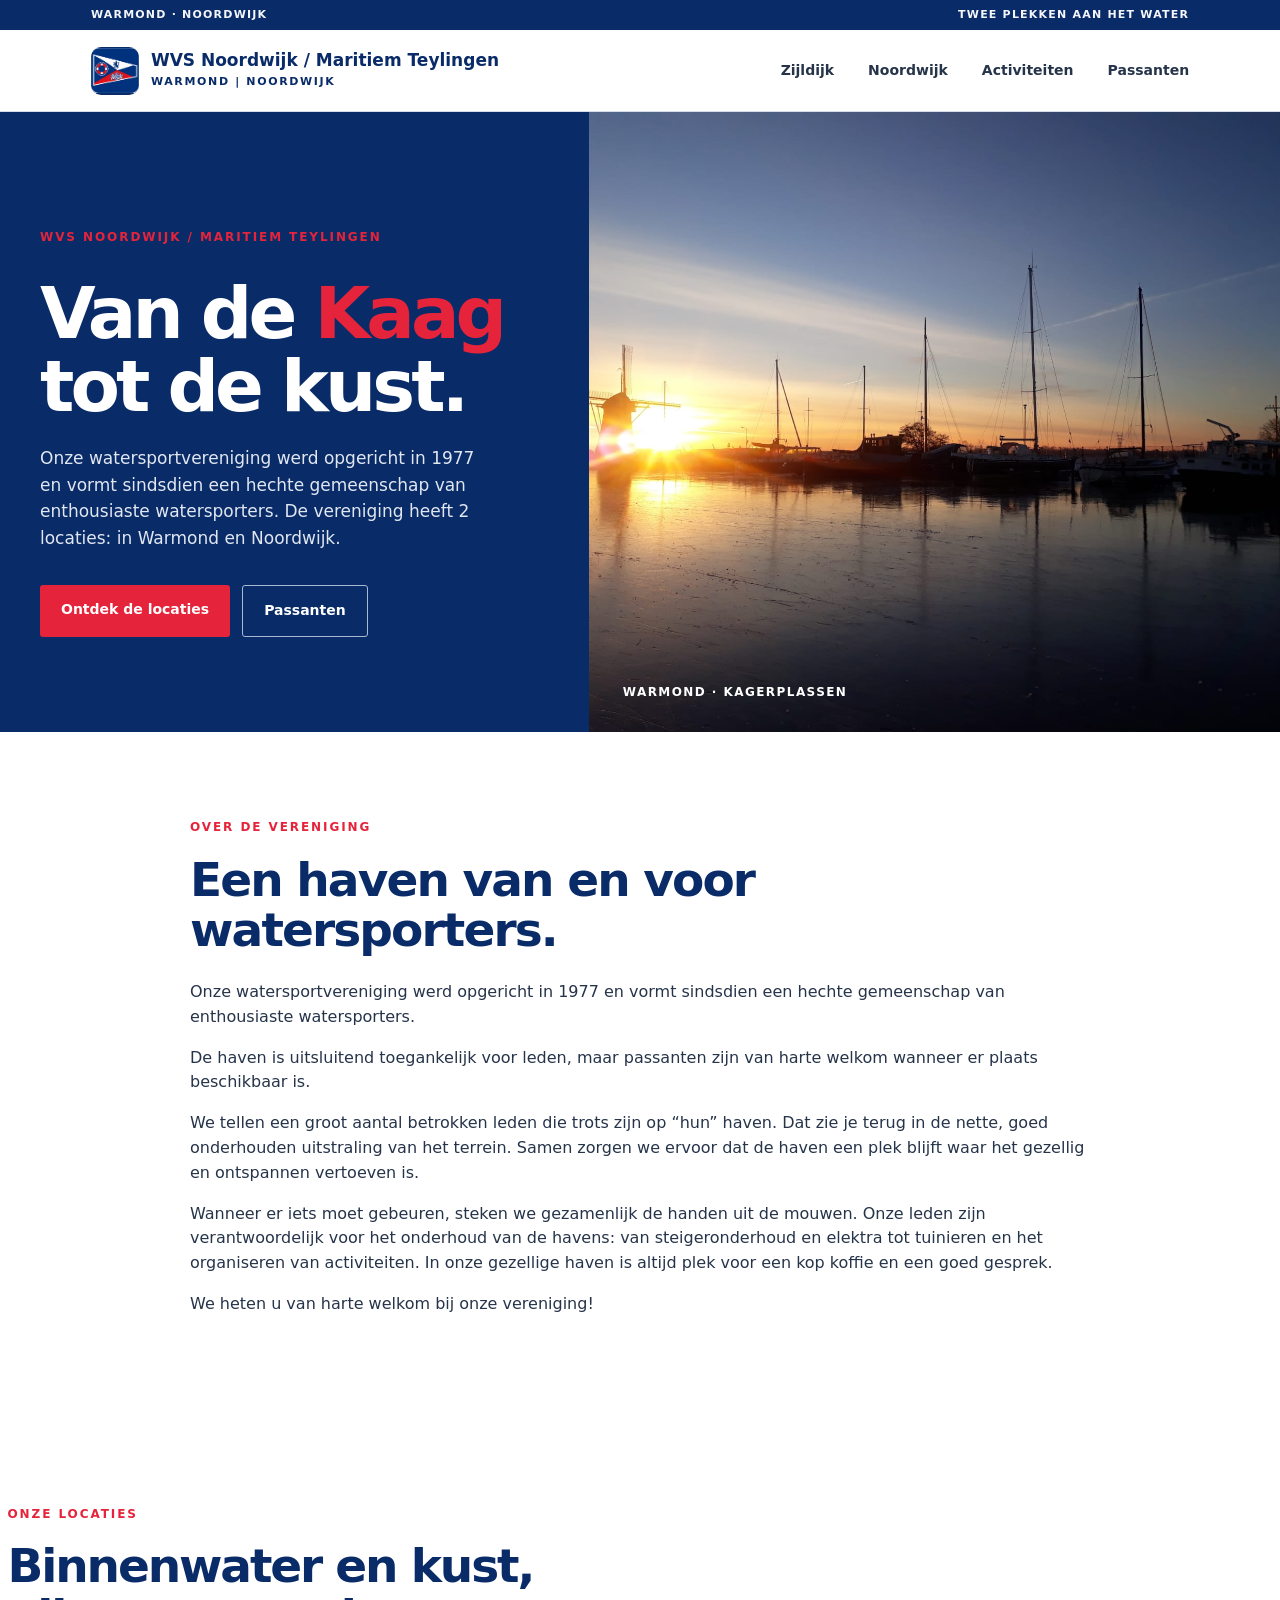
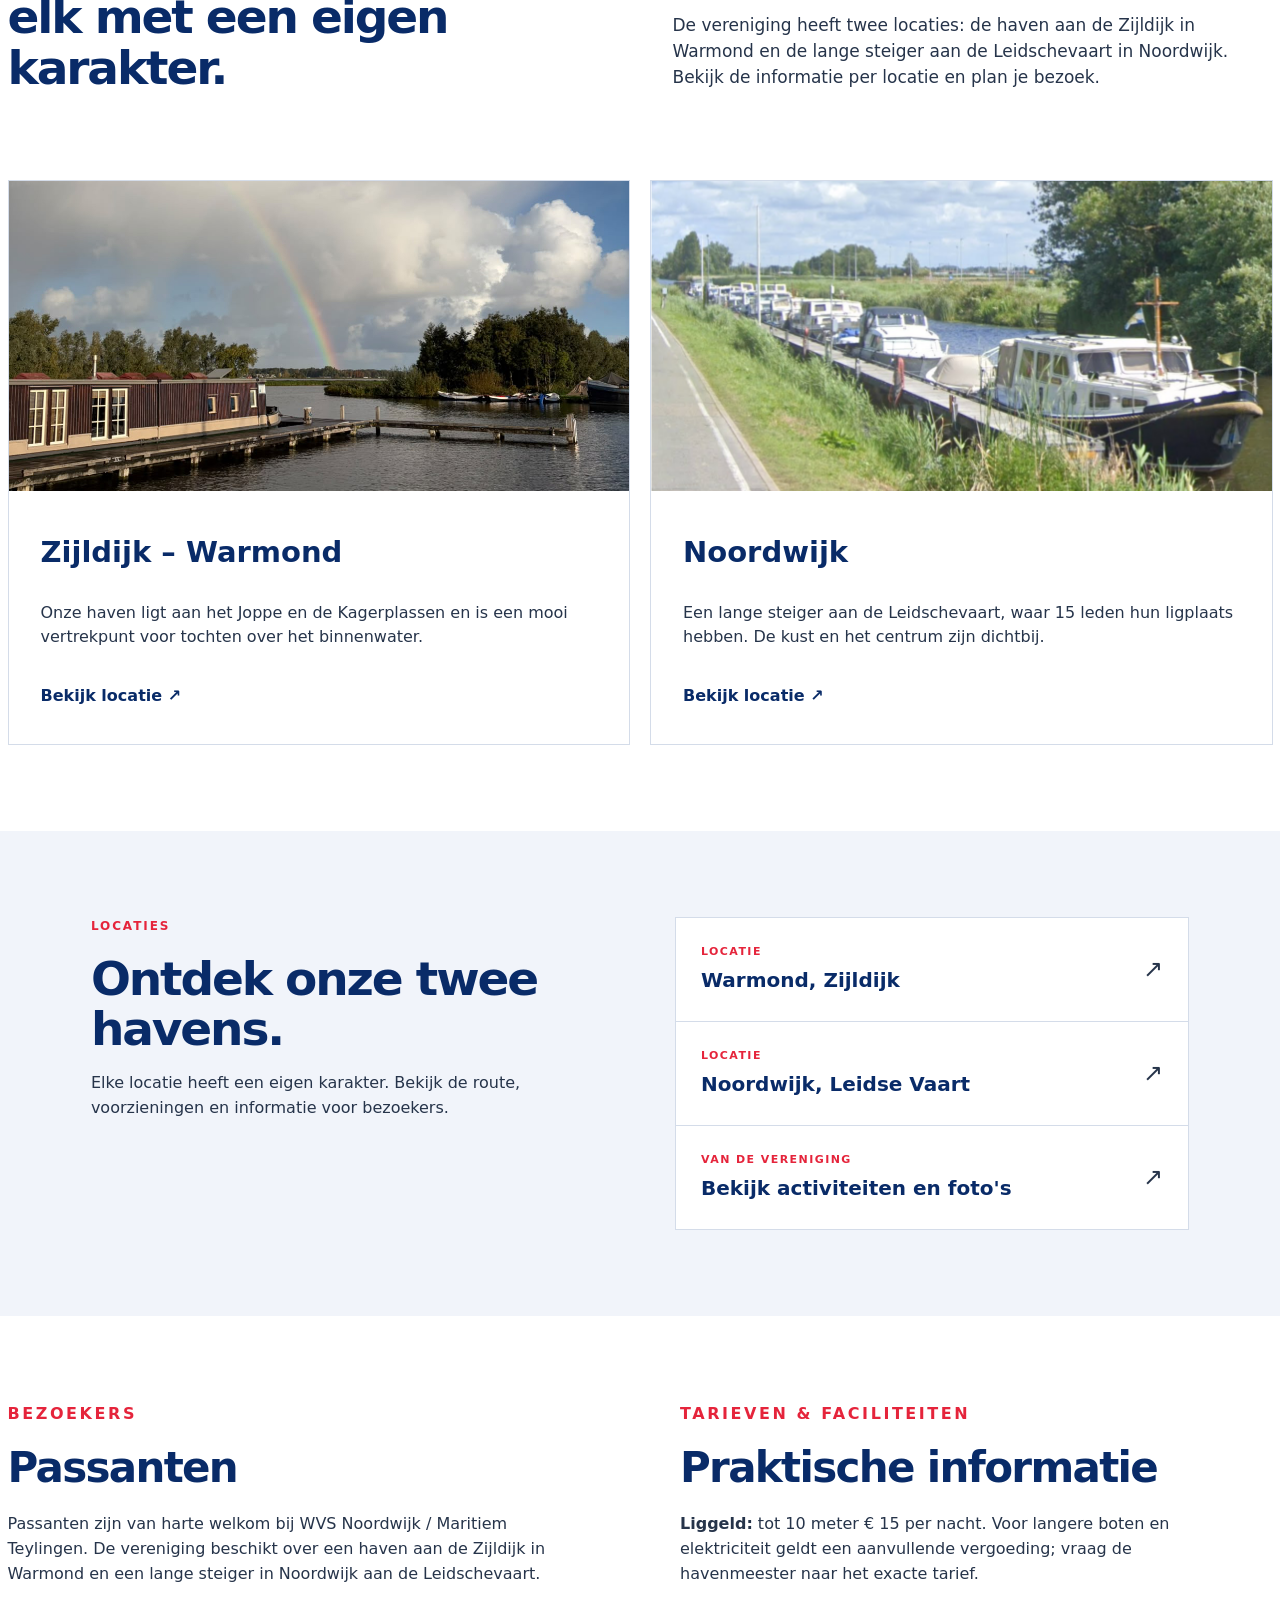
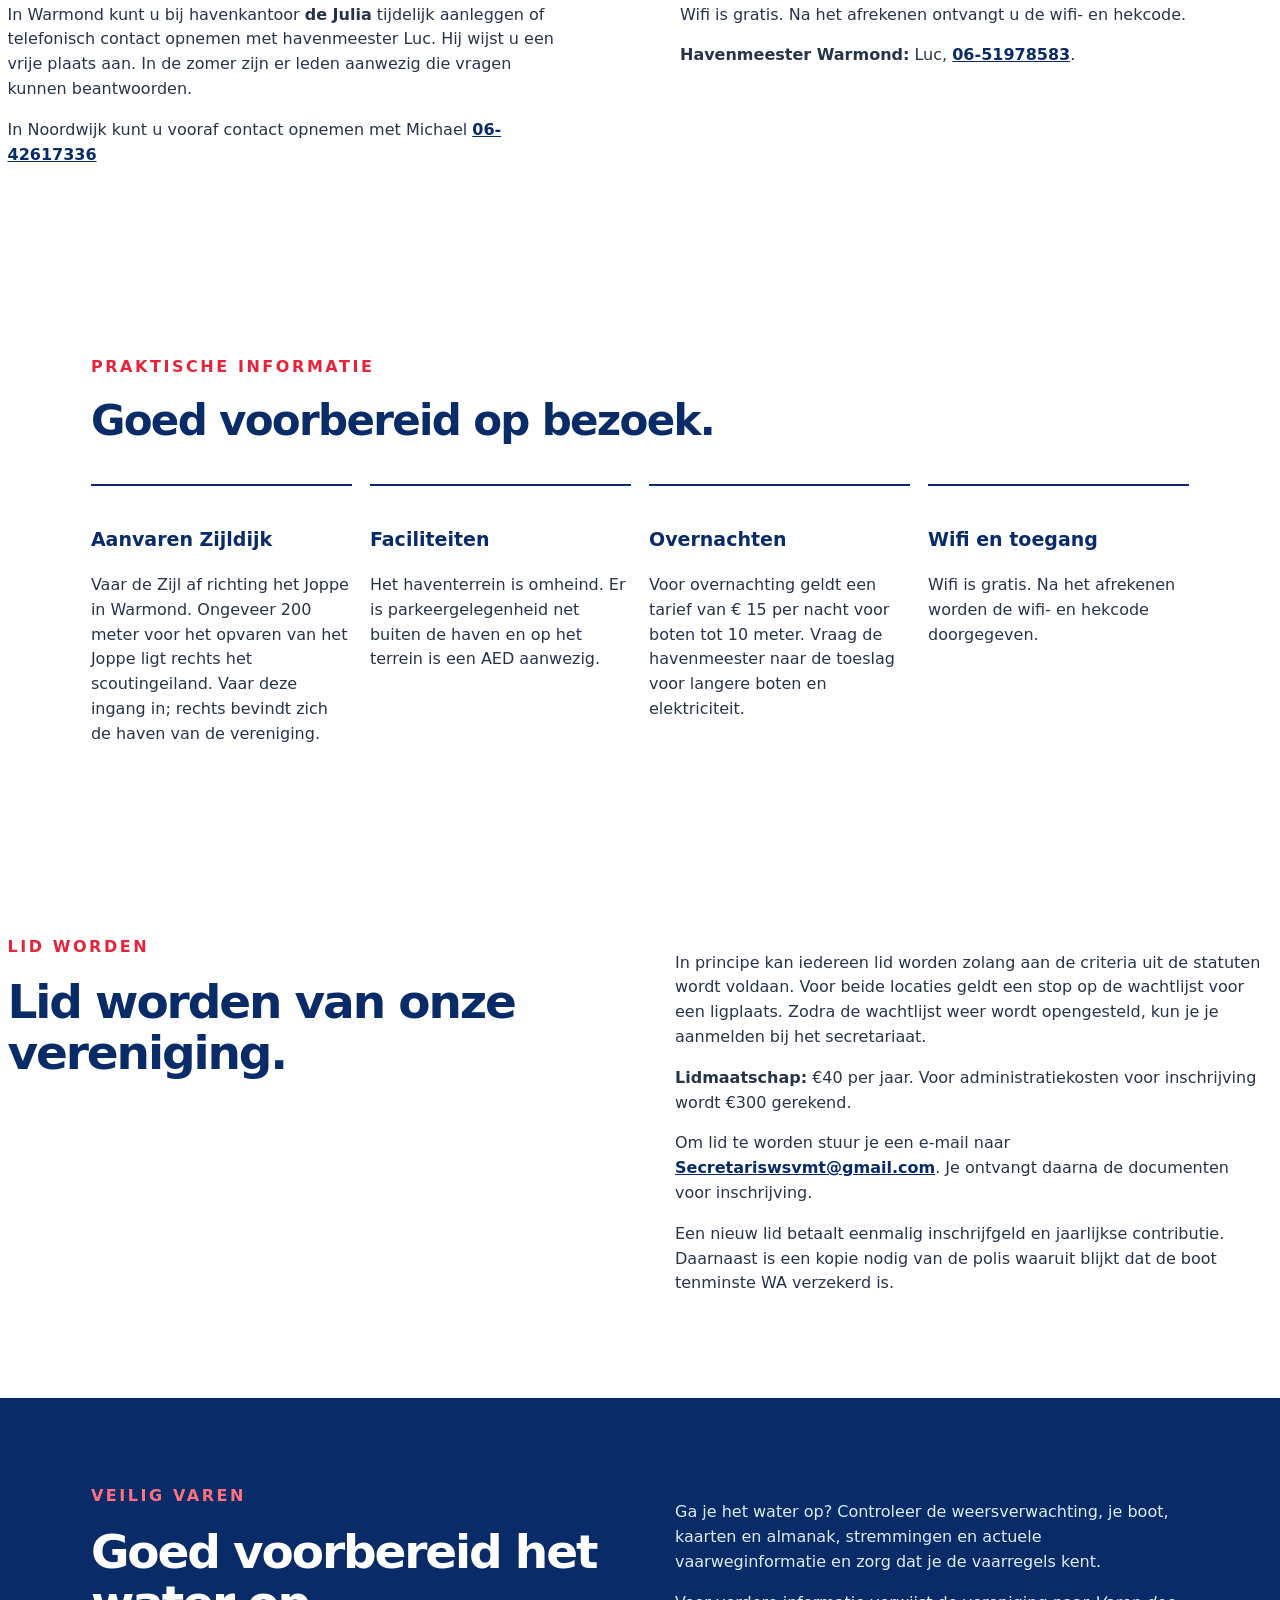
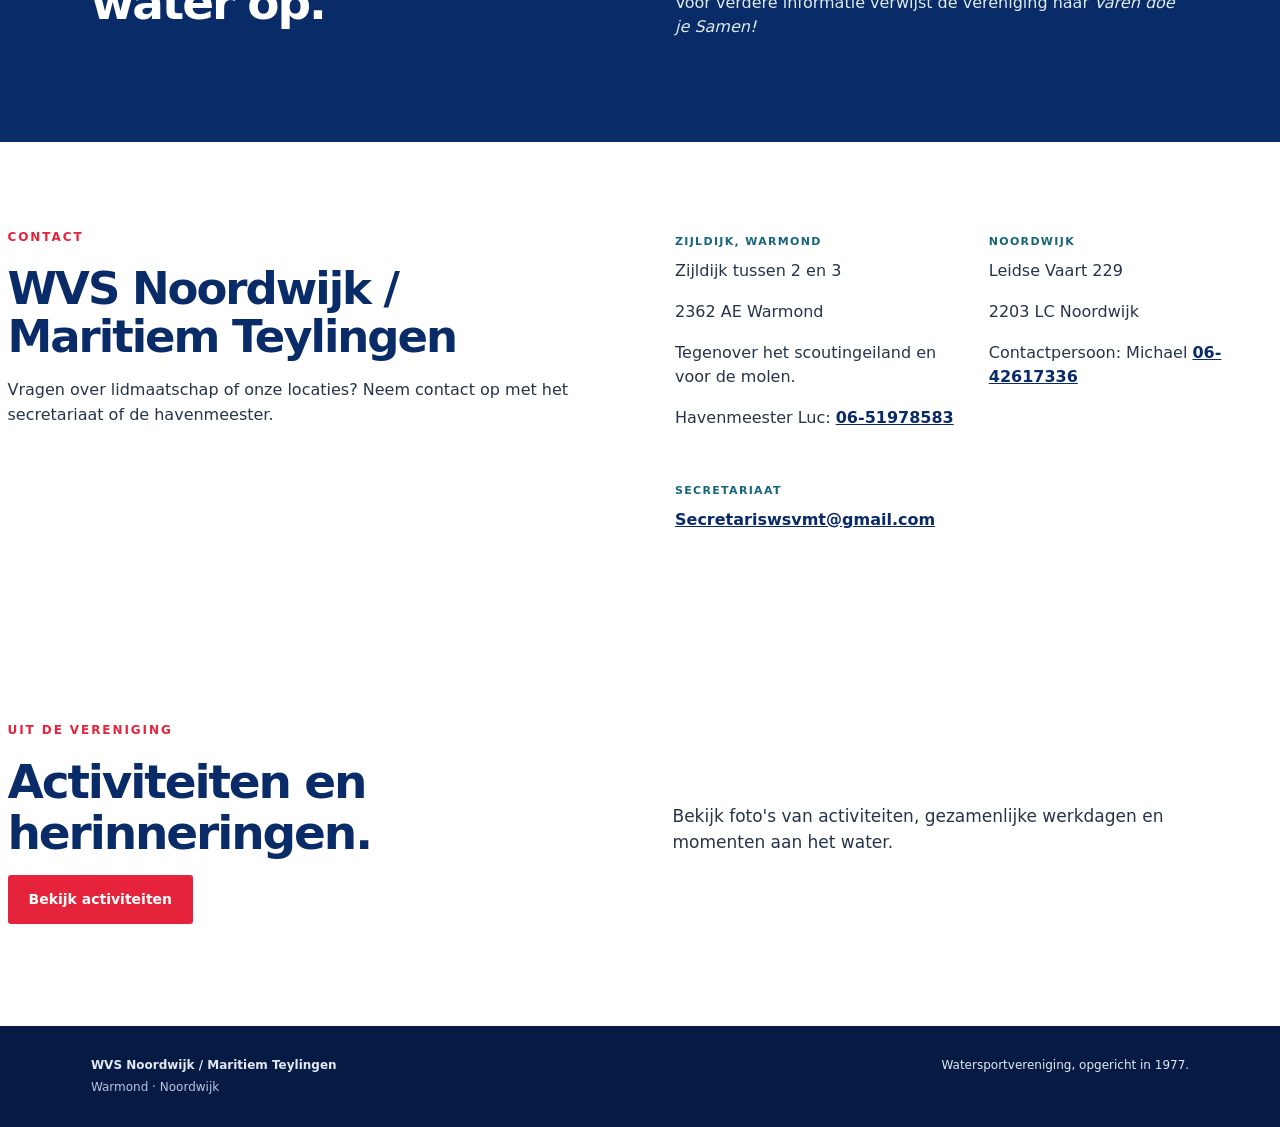
==== index.html @ 91ed26c1 "Update index.html" ====
<!doctype html>
<html lang="nl"><head><meta charset="utf-8"><meta name="viewport" content="width=device-width, initial-scale=1"><meta name="description" content="WVS Noordwijk / Maritiem Teylingen – watersportvereniging met locaties aan de Zijldijk in Warmond en aan de Leidse Vaart in Noordwijk."><title>WVS Noordwijk / Maritiem Teylingen</title><link rel="stylesheet" href="styles.css"><link rel="icon" type="image/png" href="assets/favicon.png"></head><body><div class="topbar"><div>WARMOND · NOORDWIJK</div><div>TWEE PLEKKEN AAN HET WATER</div></div>
<header class="site-header">
  <a class="brand" href="index.html" aria-label="WVS Noordwijk / Maritiem Teylingen home"><span class="brand-mark"><img src="assets/logo-maritiem.png" alt="Logo Maritiem Teylingen"></span><span><strong>WVS Noordwijk / Maritiem Teylingen</strong><small>WARMOND | NOORDWIJK</small></span></a>
  <button class="menu-toggle" aria-expanded="false" aria-controls="main-nav">Menu</button>
  <nav id="main-nav"><a href="zijldijk.html">Zijldijk</a><a href="noordwijk.html">Noordwijk</a><a href="activiteiten.html">Activiteiten</a><a href="index.html#passanten">Passanten</a></nav>
</header>
<main id="top">
<section class="hero"><div class="hero-copy"><p class="eyebrow">WVS NOORDWIJK / MARITIEM TEYLINGEN</p><h1>Van de <span>Kaag</span><br>tot de kust.</h1><p class="lead">Onze watersportvereniging werd opgericht in 1977 en vormt sindsdien een hechte gemeenschap van enthousiaste watersporters. De vereniging heeft 2 locaties: in Warmond en Noordwijk.</p><div class="actions"><a class="button button-primary" href="#locaties">Ontdek de locaties</a><a class="button button-outline" href="#passanten">Passanten</a></div></div><div class="hero-image"><img src="assets/hero-warmond.jpg" alt="Jachthaven aan het water in Warmond"><div class="image-caption">WARMOND · KAGERPLASSEN</div></div></section>
<section class="section welcome-copy"><p class="eyebrow">OVER DE VERENIGING</p><h2>Een haven van en voor watersporters.</h2><p>Onze watersportvereniging werd opgericht in 1977 en vormt sindsdien een hechte gemeenschap van enthousiaste watersporters.</p><p>De haven is uitsluitend toegankelijk voor leden, maar passanten zijn van harte welkom wanneer er plaats beschikbaar is.</p><p>We tellen een groot aantal betrokken leden die trots zijn op “hun” haven. Dat zie je terug in de nette, goed onderhouden uitstraling van het terrein. Samen zorgen we ervoor dat de haven een plek blijft waar het gezellig en ontspannen vertoeven is.</p><p>Wanneer er iets moet gebeuren, steken we gezamenlijk de handen uit de mouwen. Onze leden zijn verantwoordelijk voor het onderhoud van de havens: van steigeronderhoud en elektra tot tuinieren en het organiseren van activiteiten. In onze gezellige haven is altijd plek voor een kop koffie en een goed gesprek.</p><p>We heten u van harte welkom bij onze vereniging!</p></section>
<section class="intro section" id="locaties"><div><p class="eyebrow">ONZE LOCATIES</p><h2>Binnenwater en kust, elk met een eigen karakter.</h2></div><p>De vereniging heeft twee locaties: de haven aan de Zijldijk in Warmond en de lange steiger aan de Leidschevaart in Noordwijk. Bekijk de informatie per locatie en plan je bezoek.</p></section>
<section class="locations section">
<article class="location-card"><img src="assets/warmond.jpg" alt="Zeilboten en water bij de Zijldijk in Warmond"><div class="card-body"><h3>Zijldijk – Warmond</h3><p>Onze haven ligt aan het Joppe en de Kagerplassen en is een mooi vertrekpunt voor tochten over het binnenwater.</p><a href="zijldijk.html">Bekijk locatie <span>↗</span></a></div></article>
<article class="location-card"><img src="assets/noordwijk.jpg" alt="Steiger en kust bij Noordwijk"><div class="card-body"><h3>Noordwijk</h3><p>Een lange steiger aan de Leidschevaart, waar 15 leden hun ligplaats hebben. De kust en het centrum zijn dichtbij.</p><a href="noordwijk.html">Bekijk locatie <span>↗</span></a></div></article>
</section>
<section class="destination section" id="bereikbaarheid"><div><p class="eyebrow">LOCATIES</p><h2>Ontdek onze twee havens.</h2><p>Elke locatie heeft een eigen karakter. Bekijk de route, voorzieningen en informatie voor bezoekers.</p></div><div class="destination-list"><a href="zijldijk.html"><span><small>LOCATIE</small><strong>Warmond, Zijldijk</strong></span><b>↗</b></a><a href="noordwijk.html"><span><small>LOCATIE</small><strong>Noordwijk, Leidse Vaart</strong></span><b>↗</b></a><a href="activiteiten.html"><span><small>VAN DE VERENIGING</small><strong>Bekijk activiteiten en foto's</strong></span><b>↗</b></a></div></section>
<section class="info-grid section" id="passanten"><article><p class="eyebrow">BEZOEKERS</p><h2>Passanten</h2><p>Passanten zijn van harte welkom bij WVS Noordwijk / Maritiem Teylingen. De vereniging beschikt over een haven aan de Zijldijk in Warmond en een lange steiger in Noordwijk aan de Leidschevaart.</p><p>In Warmond kunt u bij havenkantoor <strong>de Julia</strong> tijdelijk aanleggen of telefonisch contact opnemen met havenmeester Luc. Hij wijst u een vrije plaats aan. In de zomer zijn er leden aanwezig die vragen kunnen beantwoorden.</p><p>In Noordwijk kunt u vooraf contact opnemen met Michael <a href="tel:+31642617336">06-42617336</a></p></article><article><p class="eyebrow">TARIEVEN & FACILITEITEN</p><h2>Praktische informatie</h2><p><strong>Liggeld:</strong> tot 10 meter € 15 per nacht. Voor langere boten en elektriciteit geldt een aanvullende vergoeding; vraag de havenmeester naar het exacte tarief.</p><p>Wifi is gratis. Na het afrekenen ontvangt u de wifi- en hekcode.</p><p><strong>Havenmeester Warmond:</strong> Luc, <a href="tel:+31651978583">06-51978583</a>.</p></article></section>
<section class="practical section"><div><p class="eyebrow">PRAKTISCHE INFORMATIE</p><h2>Goed voorbereid op bezoek.</h2></div><div class="practical-grid"><article><h3>Aanvaren Zijldijk</h3><p>Vaar de Zijl af richting het Joppe in Warmond. Ongeveer 200 meter voor het opvaren van het Joppe ligt rechts het scoutingeiland. Vaar deze ingang in; rechts bevindt zich de haven van de vereniging.</p></article><article><h3>Faciliteiten</h3><p>Het haventerrein is omheind. Er is parkeergelegenheid net buiten de haven en op het terrein is een AED aanwezig.</p></article><article><h3>Overnachten</h3><p>Voor overnachting geldt een tarief van € 15 per nacht voor boten tot 10 meter. Vraag de havenmeester naar de toeslag voor langere boten en elektriciteit.</p></article><article><h3>Wifi en toegang</h3><p>Wifi is gratis. Na het afrekenen worden de wifi- en hekcode doorgegeven.</p></article></div></section>
<section class="membership section" id="lid-worden"><div><p class="eyebrow">LID WORDEN</p><h2>Lid worden van onze vereniging.</h2></div><div class="membership-copy"><p>In principe kan iedereen lid worden zolang aan de criteria uit de statuten wordt voldaan. Voor beide locaties geldt een stop op de wachtlijst voor een ligplaats. Zodra de wachtlijst weer wordt opengesteld, kun je je aanmelden bij het secretariaat.</p><p><strong>Lidmaatschap:</strong> €40 per jaar. Voor administratiekosten voor inschrijving wordt €300 gerekend.</p><p>Om lid te worden stuur je een e-mail naar <a href="mailto:Secretariswsvmt@gmail.com">Secretariswsvmt@gmail.com</a>. Je ontvangt daarna de documenten voor inschrijving.</p><p>Een nieuw lid betaalt eenmalig inschrijfgeld en jaarlijkse contributie. Daarnaast is een kopie nodig van de polis waaruit blijkt dat de boot tenminste WA verzekerd is.</p></div></section>
<section class="safety section"><div><p class="eyebrow">VEILIG VAREN</p><h2>Goed voorbereid het water op.</h2></div><div><p>Ga je het water op? Controleer de weersverwachting, je boot, kaarten en almanak, stremmingen en actuele vaarweginformatie en zorg dat je de vaarregels kent.</p><p>Voor verdere informatie verwijst de vereniging naar <em>Varen doe je Samen!</em></p></div></section>
<section class="contact section" id="contact"><div><p class="eyebrow">CONTACT</p><h2>WVS Noordwijk / Maritiem Teylingen</h2><p>Vragen over lidmaatschap of onze locaties? Neem contact op met het secretariaat of de havenmeester.</p></div><div class="contact-details"><div><small>ZIJLDIJK, WARMOND</small><p>Zijldijk tussen 2 en 3</p><p>2362 AE Warmond</p><p>Tegenover het scoutingeiland en voor de molen.</p><p>Havenmeester Luc: <a href="tel:+31651978583">06-51978583</a></p></div><div><small>NOORDWIJK</small><p>Leidse Vaart 229</p><p>2203 LC Noordwijk</p><p>Contactpersoon: Michael <a href="tel:+31642617336">06-42617336</a></p></div><div><small>SECRETARIAAT</small><p><a href="mailto:Secretariswsvmt@gmail.com">Secretariswsvmt@gmail.com</a></p></div></div></section>
<section class="section"><div class="intro"><div><p class="eyebrow">UIT DE VERENIGING</p><h2>Activiteiten en herinneringen.</h2></div><p>Bekijk foto's van activiteiten, gezamenlijke werkdagen en momenten aan het water.</p></div><p><a class="button button-primary" href="activiteiten.html">Bekijk activiteiten</a></p></section>
</main><footer><div><strong>WVS Noordwijk / Maritiem Teylingen</strong><span>Warmond · Noordwijk</span></div><div>Watersportvereniging, opgericht in 1977.</div></footer>
<script src="script.js"></script></body></html>
---- styles.css ----
:root{--navy:#092b68;--red:#e5243b;--text:#26344a;--aqua:#e5243b;--aqua-light:#f1f4fa;--line:#d4dce9;--max:1265px}
*{box-sizing:border-box}html{scroll-behavior:smooth}body{margin:0;font-family:Inter,ui-sans-serif,system-ui,-apple-system,"Segoe UI",sans-serif;color:var(--text);background:#ffffff;line-height:1.55}a{color:inherit}.topbar{height:30px;background:var(--navy);color:#f4f6fb;display:flex;justify-content:space-between;align-items:center;padding:0 7.1%;font-size:11px;letter-spacing:.11em;font-weight:700}.site-header{height:82px;background:#fff;border-bottom:1px solid #d4dce9;display:flex;align-items:center;justify-content:space-between;padding:0 max(7.1%,calc((100vw - var(--max))/2));position:sticky;top:0;z-index:20}.brand{display:flex;align-items:center;gap:12px;text-decoration:none;color:var(--navy)}.brand-mark{width:48px;height:48px;flex:0 0 48px;border-radius:10px;background:var(--navy);display:grid;place-items:center;overflow:hidden}.brand-mark img{display:block;width:100%;height:100%;object-fit:contain}.brand strong{display:block;font-size:17px;line-height:1.1}.brand small{display:block;font-size:11px;letter-spacing:.15em;color:#092b68;font-weight:800;margin-top:3px}nav{display:flex;align-items:center;gap:34px;font-size:14px;font-weight:750}nav a{text-decoration:none}.nav-button{border:1px solid var(--navy);padding:12px 18px;border-radius:3px}.menu-toggle{display:none}.hero{min-height:620px;display:grid;grid-template-columns:46% 54%;background:var(--navy);color:#fff}.hero-copy{padding:116px max(40px,calc((100vw - var(--max))/2)) 80px max(40px,calc((100vw - var(--max))/2))}.hero h1{font-size:72px;line-height:1.02;letter-spacing:-.055em;margin:30px 0 22px;font-weight:800}.hero h1 span{color:var(--aqua)}.eyebrow{font-size:12px;letter-spacing:.16em;font-weight:800;color:#e5243b;margin:0 0 18px}.hero .eyebrow{color:var(--aqua)}.lead{font-size:17px;max-width:440px;color:#e1e7f1}.actions{display:flex;gap:12px;margin-top:34px}.button{display:inline-block;text-decoration:none;padding:14px 21px;border-radius:3px;font-weight:800;font-size:14px}.button-primary{background:var(--aqua);color:var(--navy)}.button-outline{border:1px solid #a9b8d3;color:#fff}.hero-image{position:relative;overflow:hidden}.hero-image img{width:100%;height:100%;object-fit:cover;display:block}.image-caption{position:absolute;bottom:30px;left:34px;color:#fff;font-size:12px;letter-spacing:.12em;font-weight:800}.section{max-width:var(--max);margin:auto;padding:86px 0}.intro{display:grid;grid-template-columns:1fr 1fr;gap:65px;align-items:end}.intro h2,.destination h2,.membership h2,.safety h2,.contact h2{margin:0;font-size:47px;line-height:1.08;letter-spacing:-.045em;color:var(--navy)}.intro>p{font-size:17px;max-width:560px;margin:0 0 3px}.locations{display:grid;grid-template-columns:1fr 1fr;gap:20px;padding-top:0}.location-card{background:#fff;border:1px solid var(--line)}.location-card>img{display:block;width:100%;height:310px;object-fit:cover}.card-body{padding:30px 32px 35px}.card-number{color:#092b68;font-size:12px;letter-spacing:.14em;font-weight:800}.card-body h3{font-size:29px;line-height:1.1;color:var(--navy);margin:16px 0}.card-body p{font-size:16px}.card-body a{display:inline-block;margin-top:10px;color:#092b68;font-weight:800;text-decoration:none}.destination{max-width:none;background:var(--aqua-light);display:grid;grid-template-columns:1fr 1fr;gap:70px;padding-left:max(7.1%,calc((100vw - var(--max))/2));padding-right:max(7.1%,calc((100vw - var(--max))/2))}.destination-list{border:1px solid #d4dce9;background:#fff}.destination-list a{display:flex;justify-content:space-between;align-items:center;padding:25px;border-bottom:1px solid #d4dce9;text-decoration:none}.destination-list a:last-child{border-bottom:0}.destination-list small{display:block;color:#e5243b;font-weight:800;letter-spacing:.13em;font-size:11px}.destination-list strong{display:block;color:var(--navy);font-size:20px;margin-top:5px}.destination-list b{font-size:24px;font-weight:400}.info-grid{display:grid;grid-template-columns:1fr 1fr;gap:80px}.info-grid article{padding-right:30px}.info-grid h2,.practical h2{font-size:42px;line-height:1.08;letter-spacing:-.04em;color:var(--navy);margin:0 0 22px}.info-grid p,.practical p,.membership p,.safety p{font-size:16px}.info-grid a,.membership a,.contact a{color:#092b68;font-weight:700}.practical{max-width:none;background:#fff;padding-left:max(7.1%,calc((100vw - var(--max))/2));padding-right:max(7.1%,calc((100vw - var(--max))/2))}.practical-grid{display:grid;grid-template-columns:repeat(4,1fr);gap:18px;margin-top:40px}.practical-grid article{border-top:2px solid var(--navy);padding-top:20px}.practical-grid h3{color:var(--navy);font-size:19px}.membership{display:grid;grid-template-columns:1fr 1fr;gap:70px}.membership-copy{max-width:590px}.safety{max-width:none;background:var(--navy);color:#dcebec;display:grid;grid-template-columns:1fr 1fr;gap:70px;padding-left:max(7.1%,calc((100vw - var(--max))/2));padding-right:max(7.1%,calc((100vw - var(--max))/2))}.safety h2{color:#fff}.safety .eyebrow{color:#ff7180}.contact{display:grid;grid-template-columns:1fr 1fr;gap:70px}.contact h2{font-size:45px}.contact-details{display:grid;grid-template-columns:1fr 1fr;gap:30px}.contact-details small{font-size:11px;letter-spacing:.12em;color:#17657c;font-weight:800}.contact-details p{margin-top:6px}footer{background:#061b43;color:#e3e9f4;display:flex;justify-content:space-between;gap:30px;padding:30px max(7.1%,calc((100vw - var(--max))/2));font-size:12px}footer strong,footer span{display:block}footer span{color:#b9c6df;margin-top:3px}
@media(max-width:900px){.topbar{padding:0 20px}.topbar div:last-child{display:none}.site-header{padding:0 20px}nav{display:none;position:absolute;left:0;right:0;top:82px;background:#fff;padding:20px;flex-direction:column;align-items:stretch;gap:10px;border-bottom:1px solid var(--line)}nav.open{display:flex}.menu-toggle{display:block;background:#fff;border:1px solid var(--navy);padding:9px 13px;font-weight:800}.hero{grid-template-columns:1fr}.hero-copy{padding:75px 24px 55px}.hero h1{font-size:55px}.hero-image{height:420px}.section{padding:65px 24px}.intro,.locations,.destination,.info-grid,.membership,.safety,.contact{grid-template-columns:1fr;gap:35px}.destination,.practical,.safety{padding-left:24px;padding-right:24px}.practical-grid{grid-template-columns:1fr 1fr}.contact-details{grid-template-columns:1fr}footer{padding:28px 24px;flex-direction:column}}
@media(max-width:560px){.hero h1{font-size:48px}.actions{flex-direction:column}.actions .button{text-align:center}.intro h2,.destination h2,.membership h2,.safety h2,.contact h2{font-size:38px}.location-card>img{height:230px}.practical-grid{grid-template-columns:1fr}}
/* Maritiem Teylingen logo-thema: marineblauw, rood en wit */
nav a:hover,.info-grid a:hover,.membership a:hover,.contact a:hover{color:var(--red)}
.nav-button:hover{background:var(--navy);color:#fff}
.button-primary{background:var(--red);color:#fff}

/* Uitbreiding: zelfstandige locatie- en activiteitenpagina's */
.welcome-copy{max-width:900px}.welcome-copy h2{font-size:clamp(32px,4vw,47px);line-height:1.08;color:var(--navy);letter-spacing:-.04em;margin:0 0 24px}.welcome-copy p:not(.eyebrow){font-size:16px}
.card-number{display:none!important}.location-card{display:flex;flex-direction:column}.location-card .card-body{display:flex;flex-direction:column;align-items:flex-start;flex:1}.location-card .card-body>a{margin-top:auto;padding-top:18px}.location-card .card-body>a:hover{color:var(--red)}
.page-hero{background:var(--navy);color:#fff;padding:76px max(7.1%,calc((100vw - var(--max))/2)) 70px}.page-hero h1{font-size:clamp(42px,6vw,68px);line-height:1.02;letter-spacing:-.05em;margin:18px 0}.page-hero .lead{max-width:760px}.page-hero .eyebrow{color:#ff7180}.breadcrumb{font-size:13px;margin-bottom:25px;color:#d8e2f4}.breadcrumb a{color:#fff}.page-content{max-width:var(--max);margin:auto;padding:72px 0}.page-content h2{color:var(--navy);font-size:clamp(30px,4vw,42px);line-height:1.1;letter-spacing:-.04em;margin:0 0 20px}.page-content h3{color:var(--navy)}.page-columns{display:grid;grid-template-columns:1.1fr .9fr;gap:65px;align-items:start}.detail-panel{padding:28px;border:1px solid var(--line);background:#f8faff}.detail-panel p:first-child{margin-top:0}.detail-panel a,.page-content a:not(.button){color:var(--navy);font-weight:700}.map-link{display:inline-flex;margin-top:12px}.activity-gallery{display:grid;grid-template-columns:repeat(3,minmax(0,1fr));gap:18px;margin-top:34px}.activity-tile{border:1px solid var(--line);background:#f1f4fa;min-width:0}.activity-photo{height:230px;background:linear-gradient(135deg,#e5eaf3,#cbd6e8);position:relative;overflow:hidden;display:grid;place-items:center}.activity-photo img{display:block;width:100%;height:100%;object-fit:cover}.photo-placeholder{padding:18px;text-align:center;color:#52627b;font-size:13px}.activity-caption{padding:16px 18px 20px}.activity-caption h3{margin:0 0 5px;font-size:18px}.activity-caption p{margin:0;font-size:14px}.activity-note{margin-top:24px;color:#53627a;font-size:14px}.back-link{display:inline-block;margin-top:26px;text-decoration:none;font-weight:800;color:var(--navy)}.back-link:hover{color:var(--red)}.site-header .brand strong{max-width:390px}.nav-current{color:var(--red)}
@media(max-width:900px){.page-hero{padding:55px 24px}.page-content{padding:55px 24px}.page-columns{grid-template-columns:1fr;gap:28px}.activity-gallery{grid-template-columns:repeat(2,minmax(0,1fr))}.site-header .brand strong{max-width:250px;font-size:15px}}
@media(max-width:560px){.activity-gallery{grid-template-columns:1fr}.activity-photo{height:240px}.site-header .brand strong{max-width:205px;font-size:13px}.brand-mark{width:42px;height:42px;flex-basis:42px}}
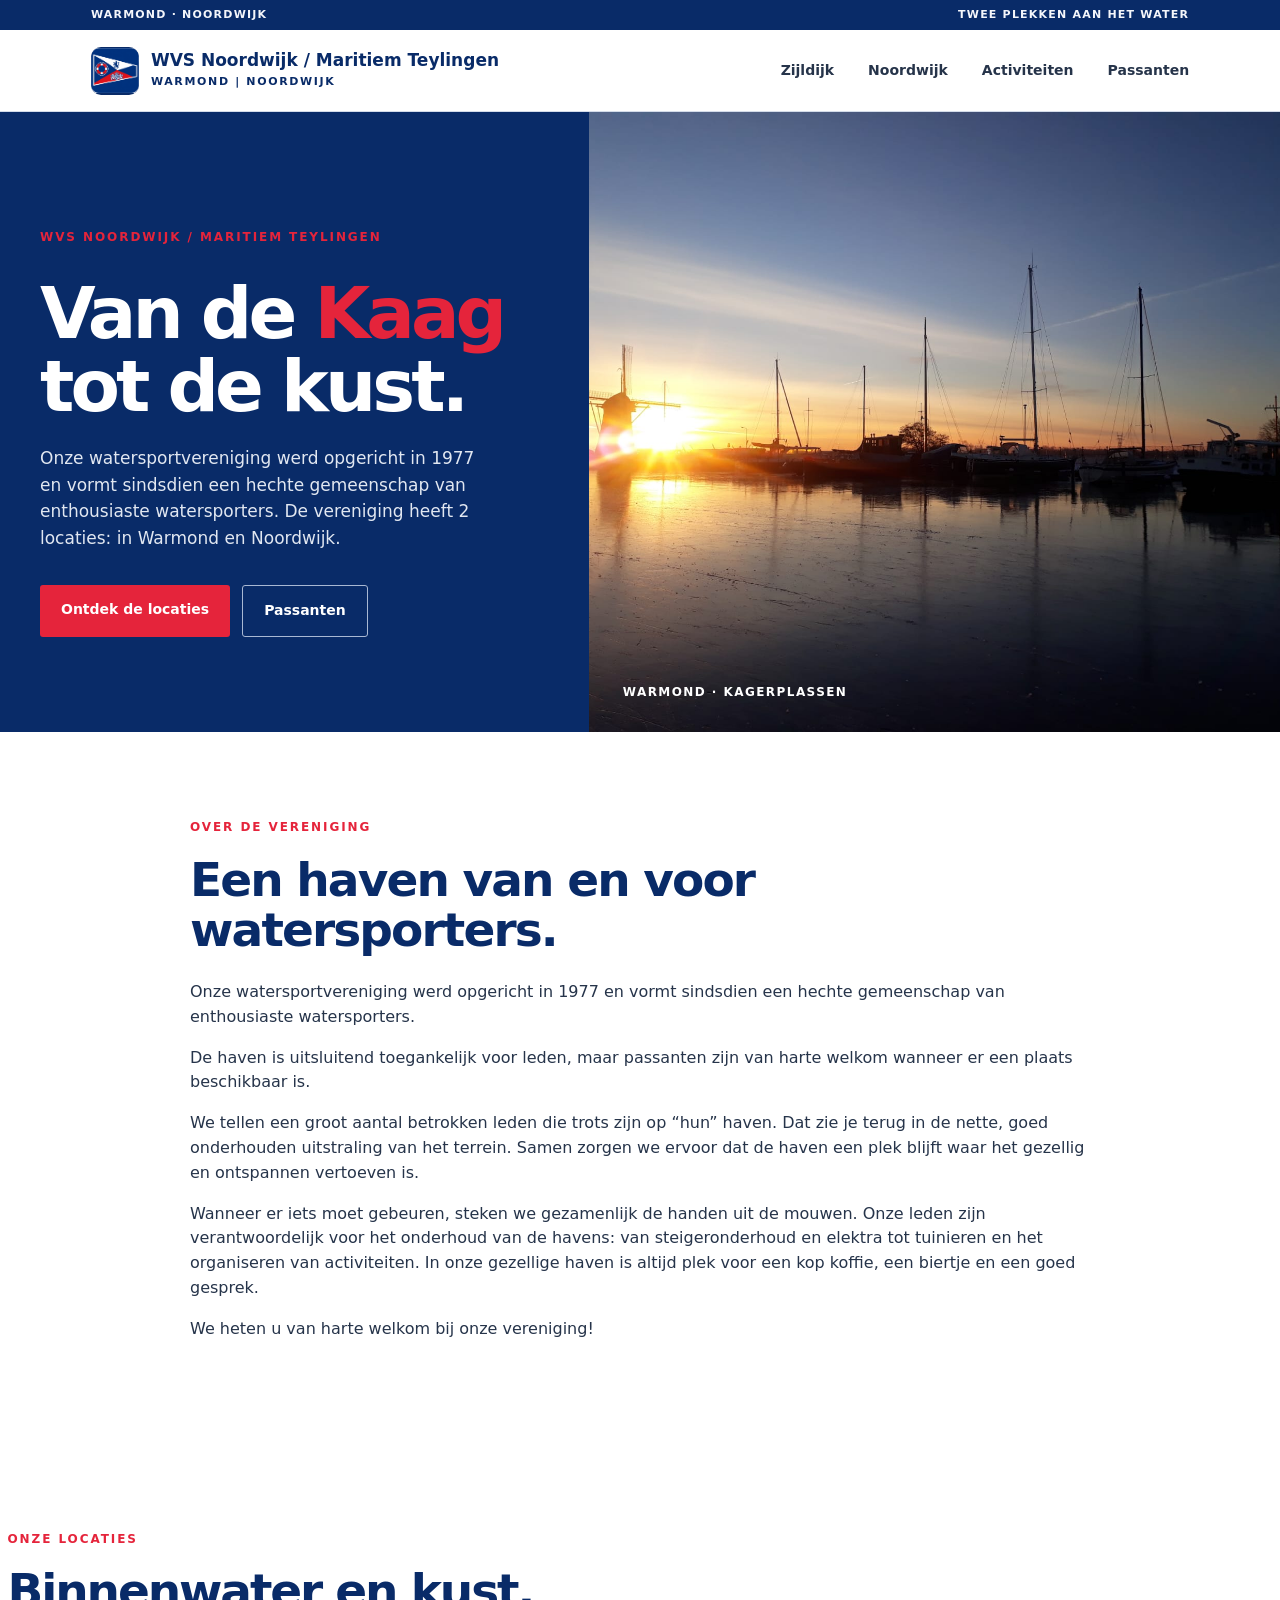
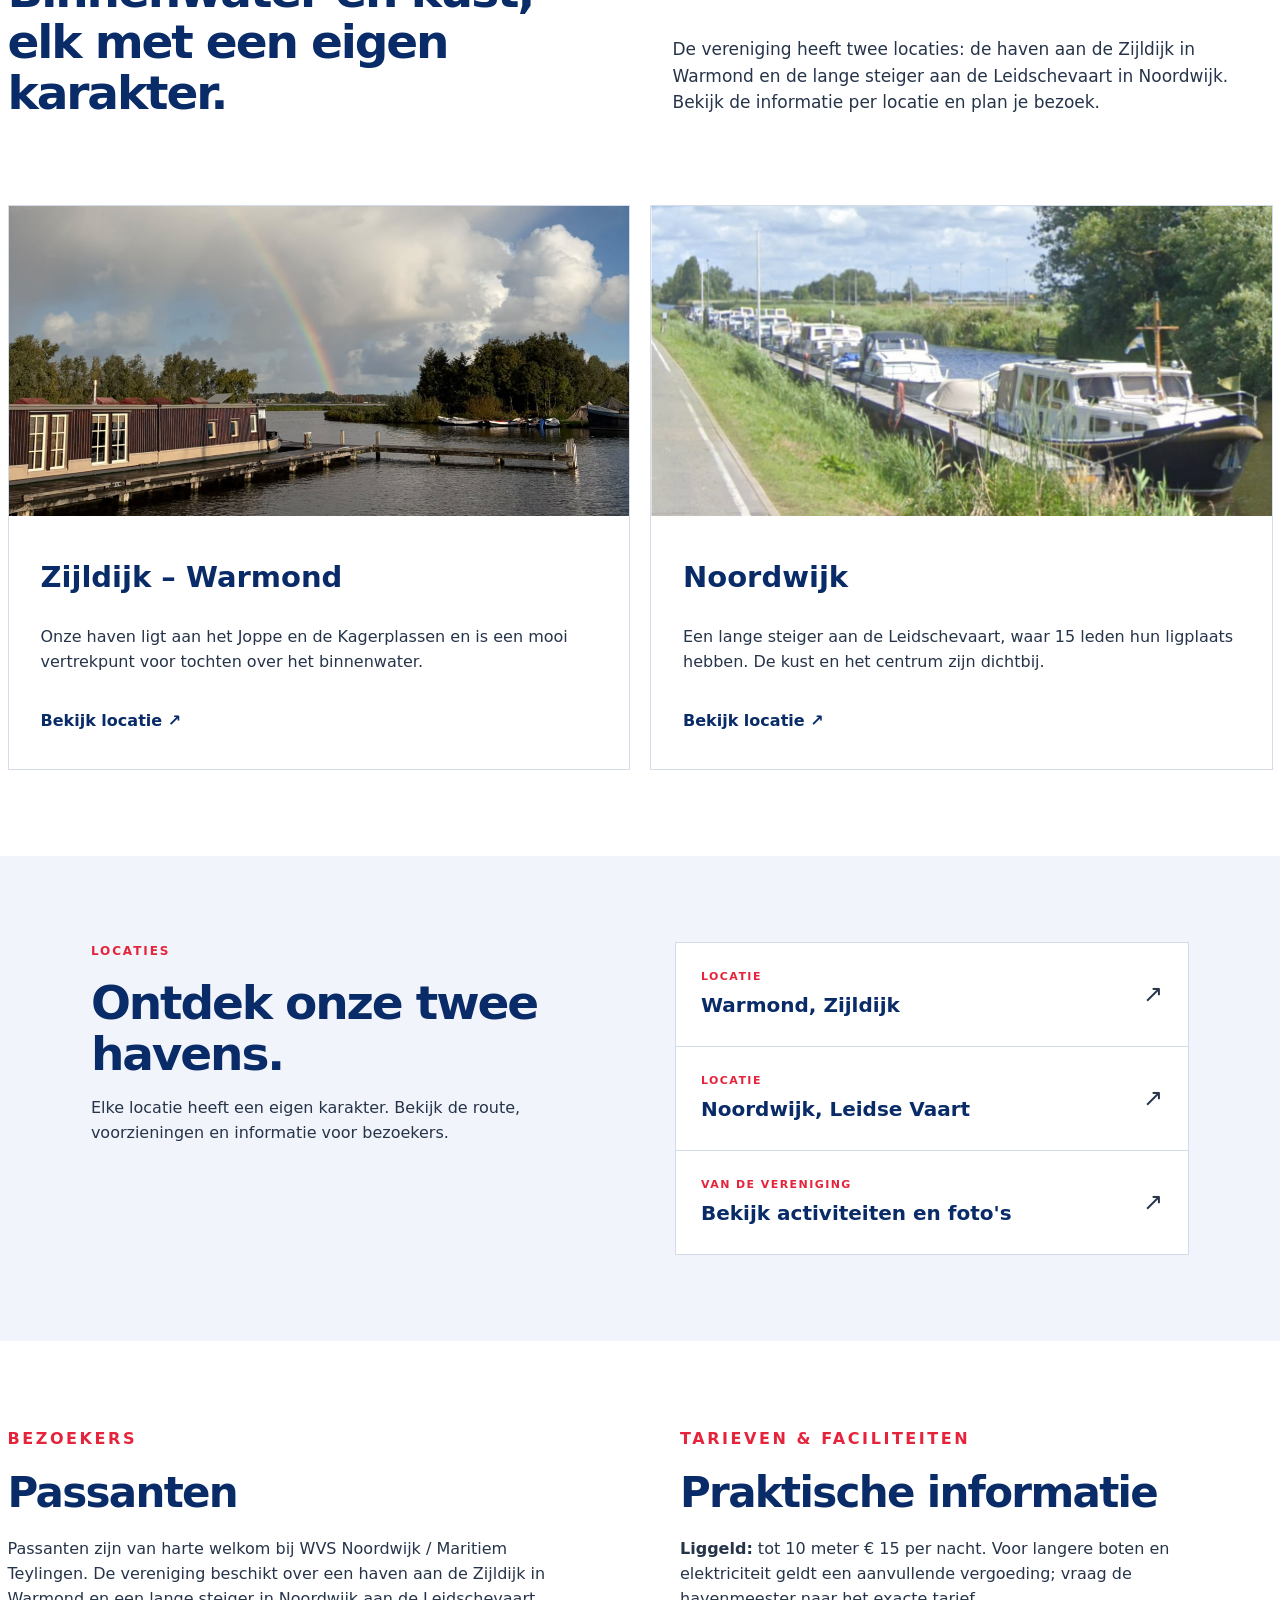
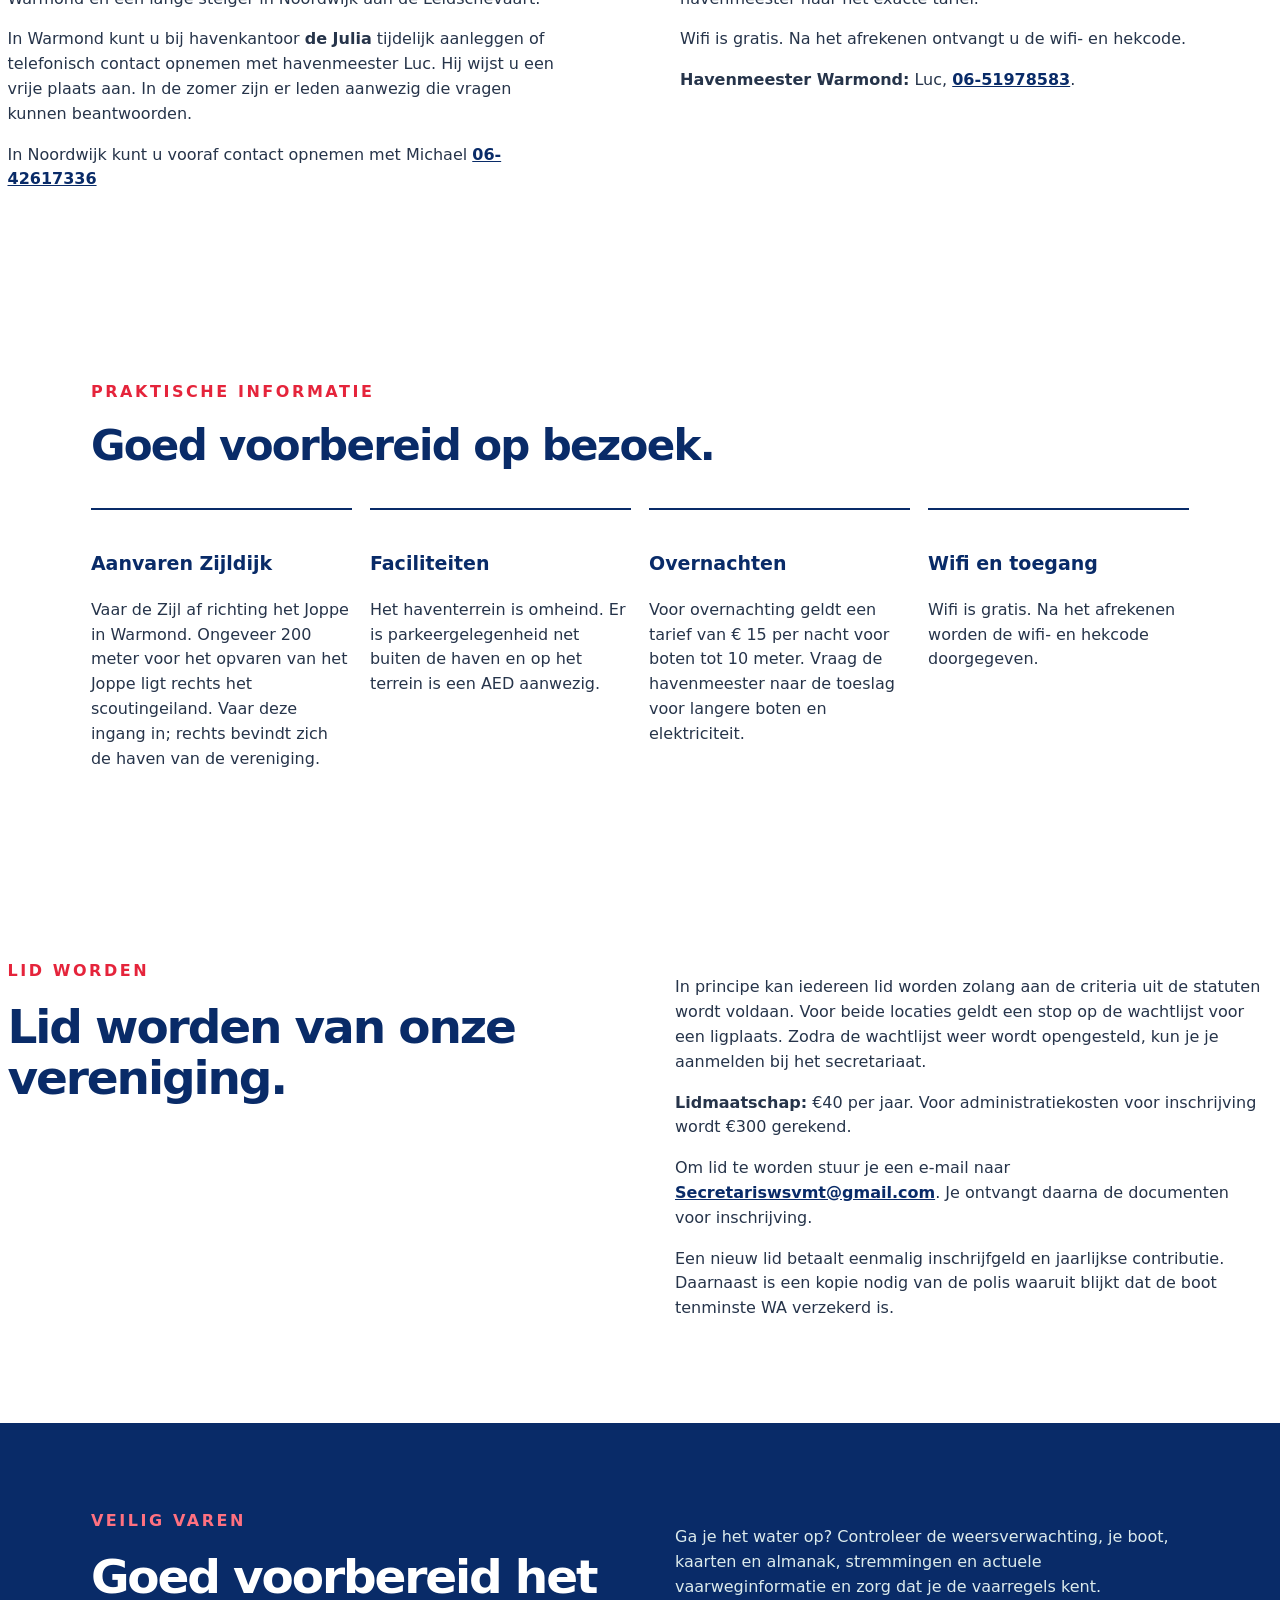
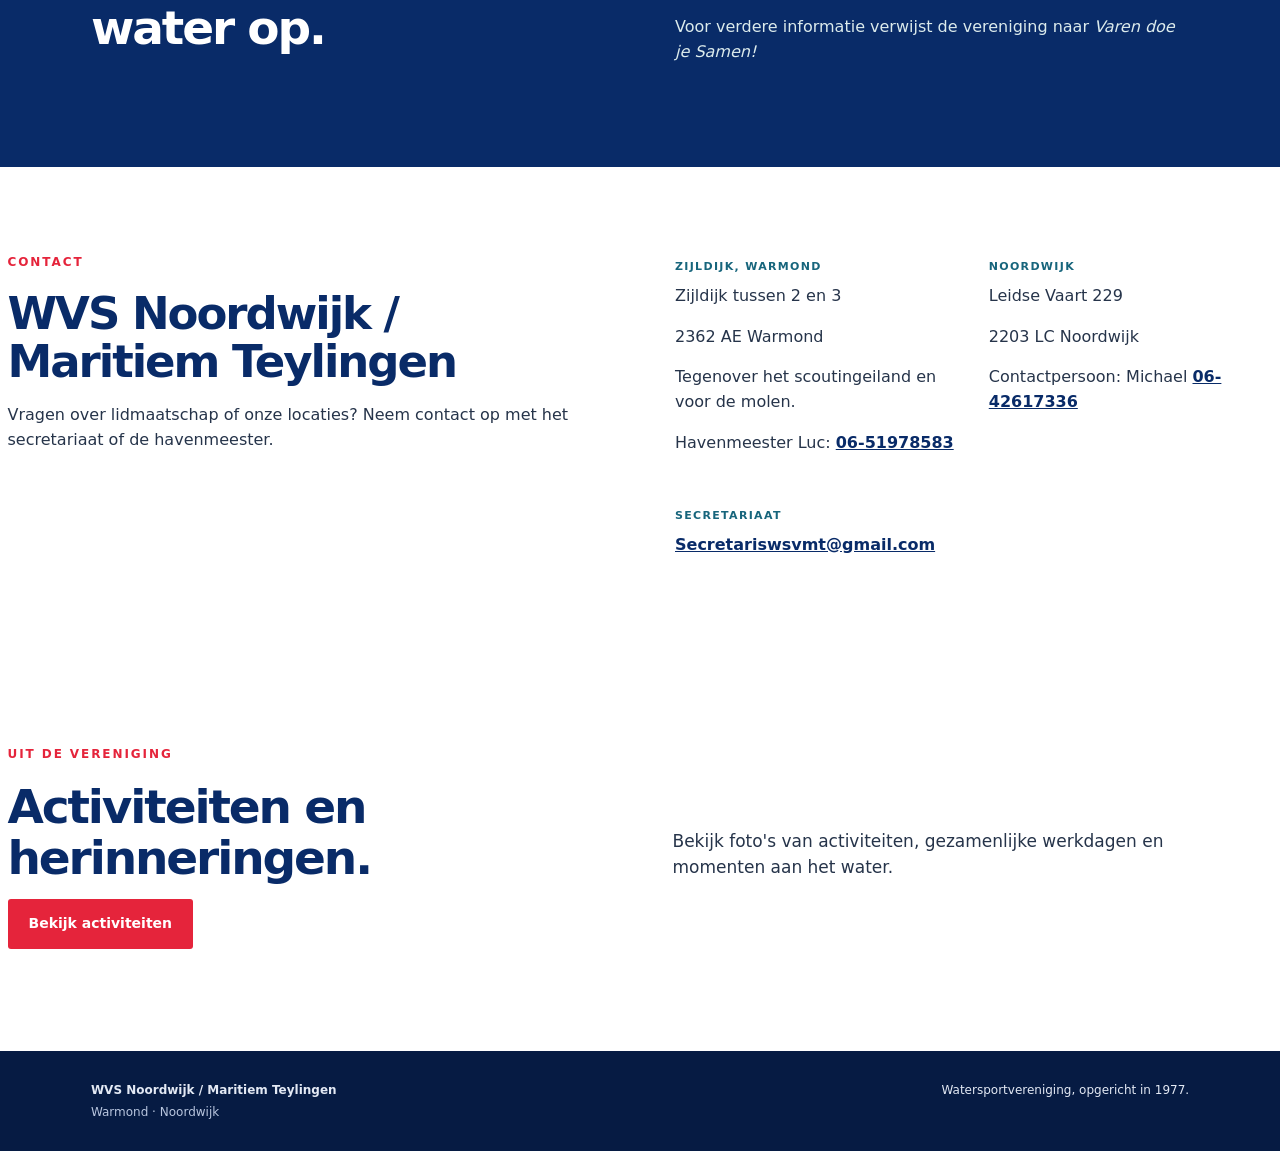
==== commit d17a3817: "Update index.html" ====
--- a/index.html
+++ b/index.html
@@ -7,7 +7,7 @@
 </header>
 <main id="top">
 <section class="hero"><div class="hero-copy"><p class="eyebrow">WVS NOORDWIJK / MARITIEM TEYLINGEN</p><h1>Van de <span>Kaag</span><br>tot de kust.</h1><p class="lead">Onze watersportvereniging werd opgericht in 1977 en vormt sindsdien een hechte gemeenschap van enthousiaste watersporters. De vereniging heeft 2 locaties: in Warmond en Noordwijk.</p><div class="actions"><a class="button button-primary" href="#locaties">Ontdek de locaties</a><a class="button button-outline" href="#passanten">Passanten</a></div></div><div class="hero-image"><img src="assets/hero-warmond.jpg" alt="Jachthaven aan het water in Warmond"><div class="image-caption">WARMOND · KAGERPLASSEN</div></div></section>
-<section class="section welcome-copy"><p class="eyebrow">OVER DE VERENIGING</p><h2>Een haven van en voor watersporters.</h2><p>Onze watersportvereniging werd opgericht in 1977 en vormt sindsdien een hechte gemeenschap van enthousiaste watersporters.</p><p>De haven is uitsluitend toegankelijk voor leden, maar passanten zijn van harte welkom wanneer er plaats beschikbaar is.</p><p>We tellen een groot aantal betrokken leden die trots zijn op “hun” haven. Dat zie je terug in de nette, goed onderhouden uitstraling van het terrein. Samen zorgen we ervoor dat de haven een plek blijft waar het gezellig en ontspannen vertoeven is.</p><p>Wanneer er iets moet gebeuren, steken we gezamenlijk de handen uit de mouwen. Onze leden zijn verantwoordelijk voor het onderhoud van de havens: van steigeronderhoud en elektra tot tuinieren en het organiseren van activiteiten. In onze gezellige haven is altijd plek voor een kop koffie en een goed gesprek.</p><p>We heten u van harte welkom bij onze vereniging!</p></section>
+<section class="section welcome-copy"><p class="eyebrow">OVER DE VERENIGING</p><h2>Een haven van en voor watersporters.</h2><p>Onze watersportvereniging werd opgericht in 1977 en vormt sindsdien een hechte gemeenschap van enthousiaste watersporters.</p><p>De haven is uitsluitend toegankelijk voor leden, maar passanten zijn van harte welkom wanneer er een plaats beschikbaar is.</p><p>We tellen een groot aantal betrokken leden die trots zijn op “hun” haven. Dat zie je terug in de nette, goed onderhouden uitstraling van het terrein. Samen zorgen we ervoor dat de haven een plek blijft waar het gezellig en ontspannen vertoeven is.</p><p>Wanneer er iets moet gebeuren, steken we gezamenlijk de handen uit de mouwen. Onze leden zijn verantwoordelijk voor het onderhoud van de havens: van steigeronderhoud en elektra tot tuinieren en het organiseren van activiteiten. In onze gezellige haven is altijd plek voor een kop koffie, een biertje en een goed gesprek.</p><p>We heten u van harte welkom bij onze vereniging!</p></section>
 <section class="intro section" id="locaties"><div><p class="eyebrow">ONZE LOCATIES</p><h2>Binnenwater en kust, elk met een eigen karakter.</h2></div><p>De vereniging heeft twee locaties: de haven aan de Zijldijk in Warmond en de lange steiger aan de Leidschevaart in Noordwijk. Bekijk de informatie per locatie en plan je bezoek.</p></section>
 <section class="locations section">
 <article class="location-card"><img src="assets/warmond.jpg" alt="Zeilboten en water bij de Zijldijk in Warmond"><div class="card-body"><h3>Zijldijk – Warmond</h3><p>Onze haven ligt aan het Joppe en de Kagerplassen en is een mooi vertrekpunt voor tochten over het binnenwater.</p><a href="zijldijk.html">Bekijk locatie <span>↗</span></a></div></article>
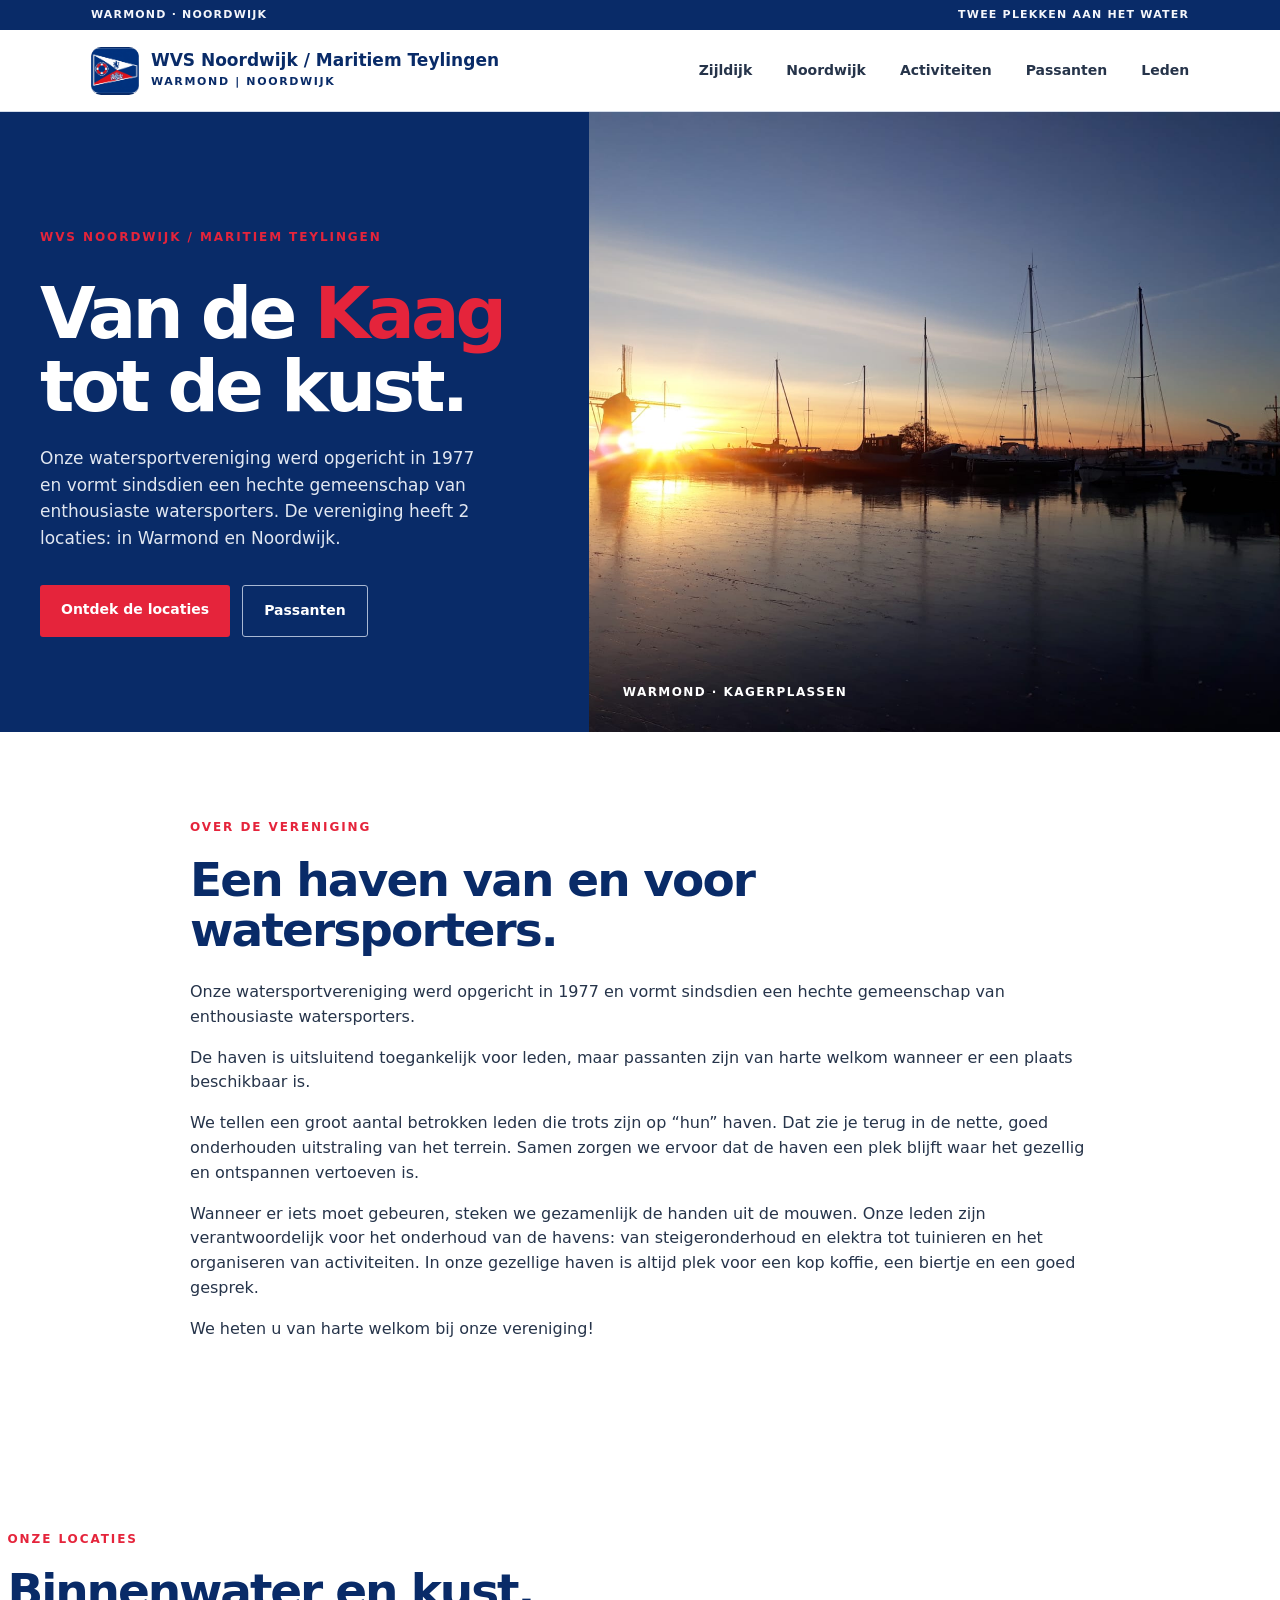
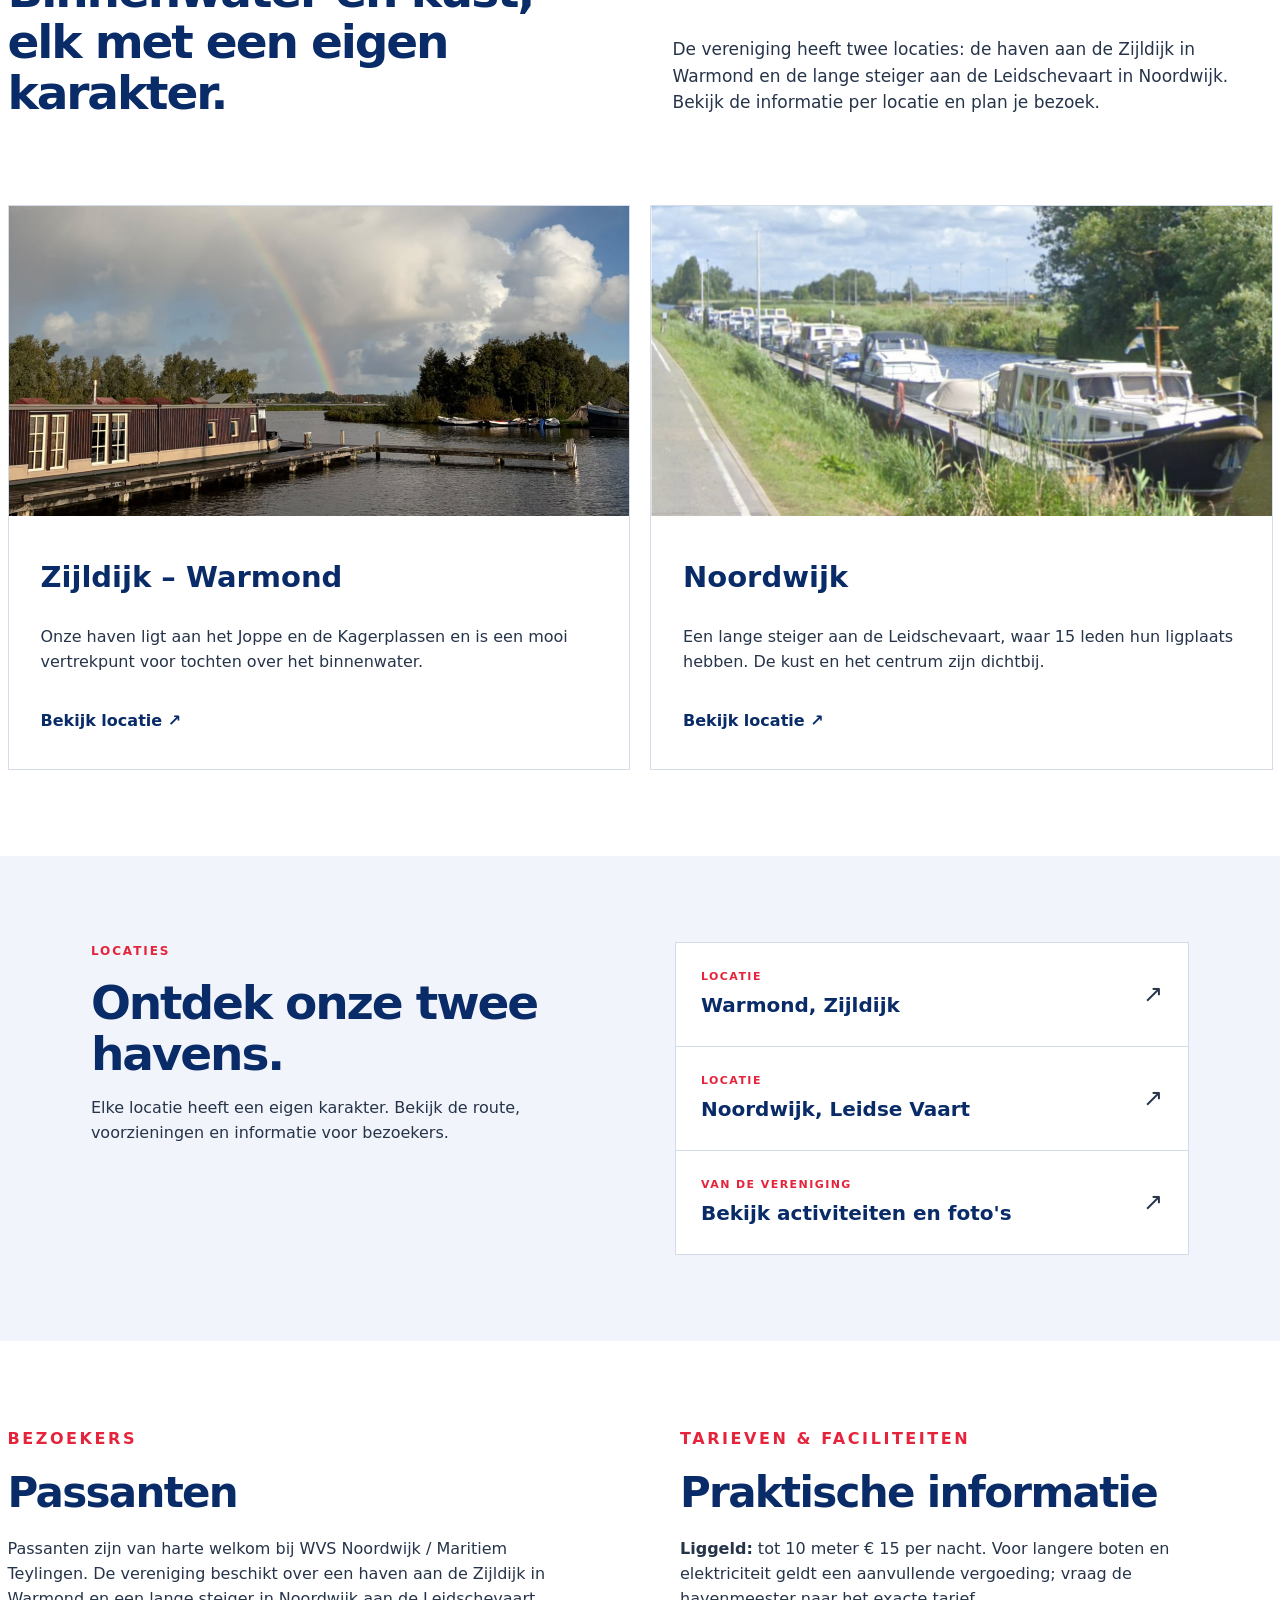
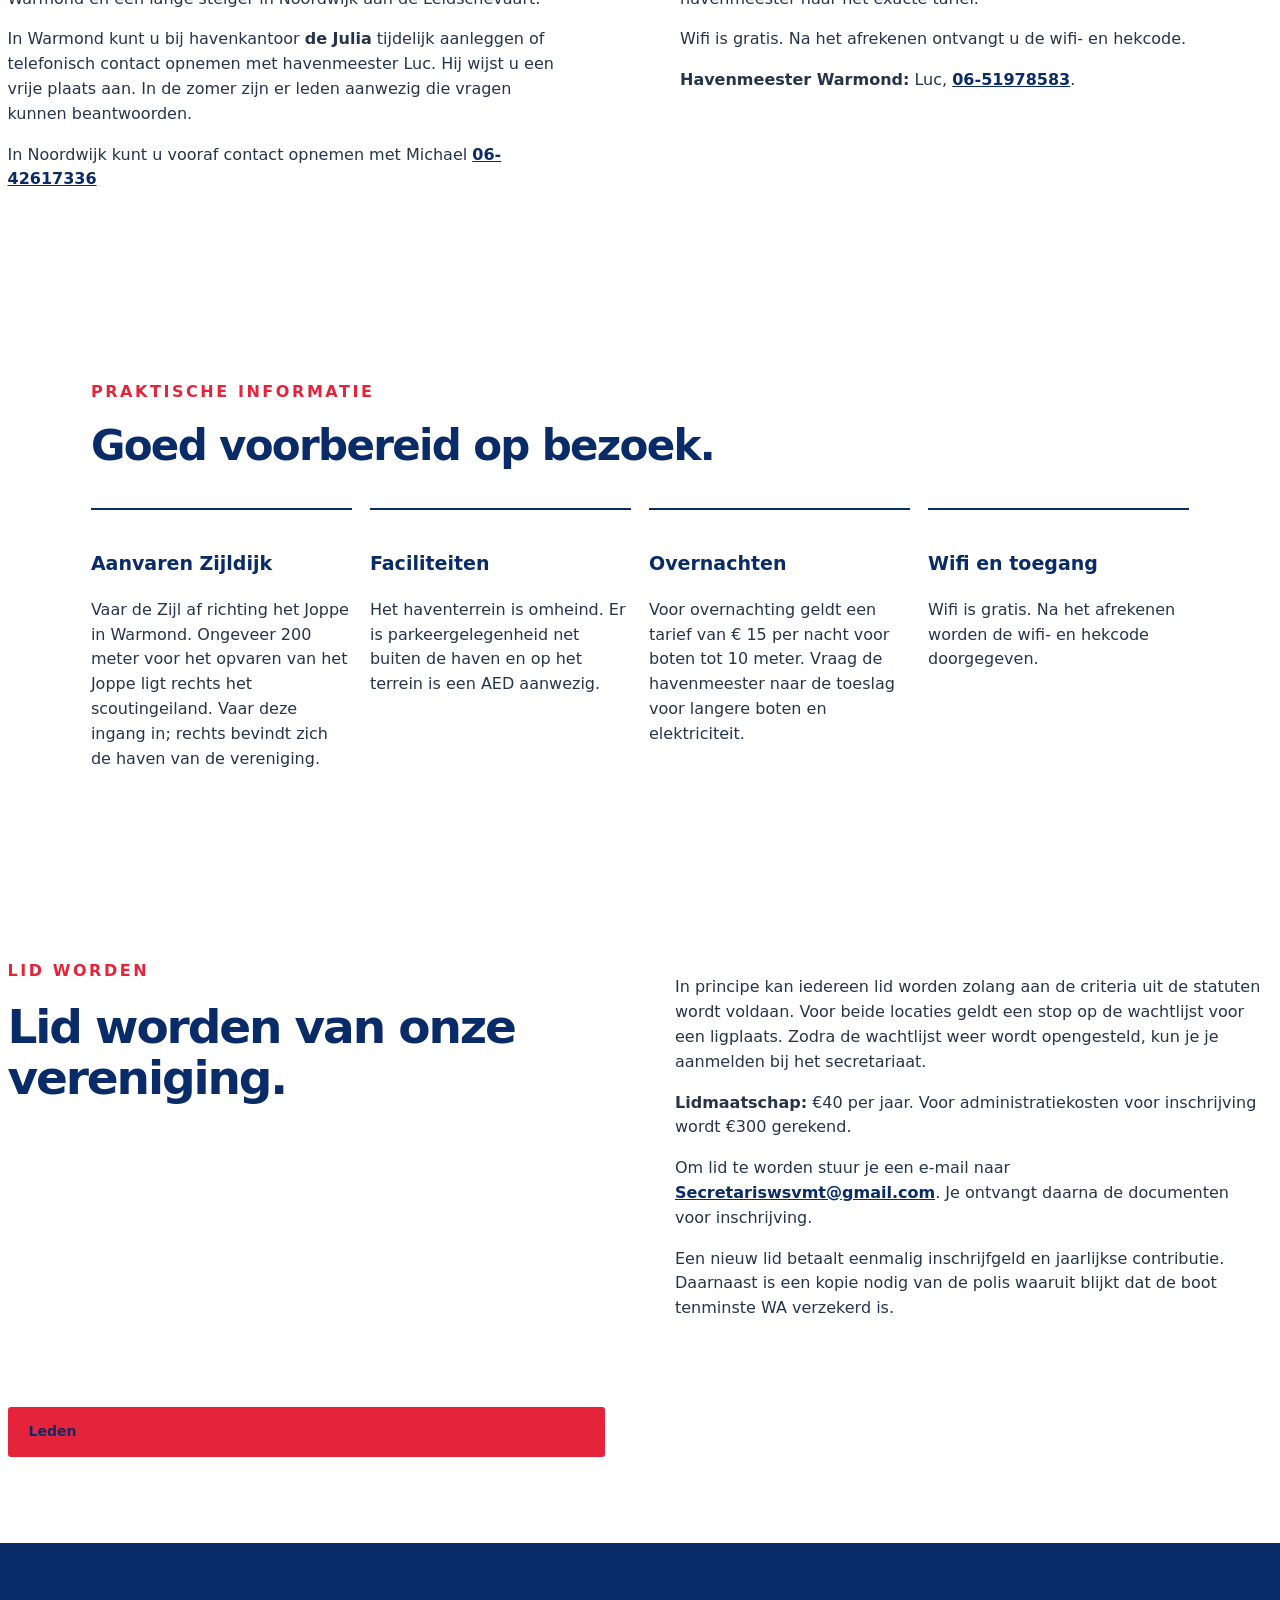
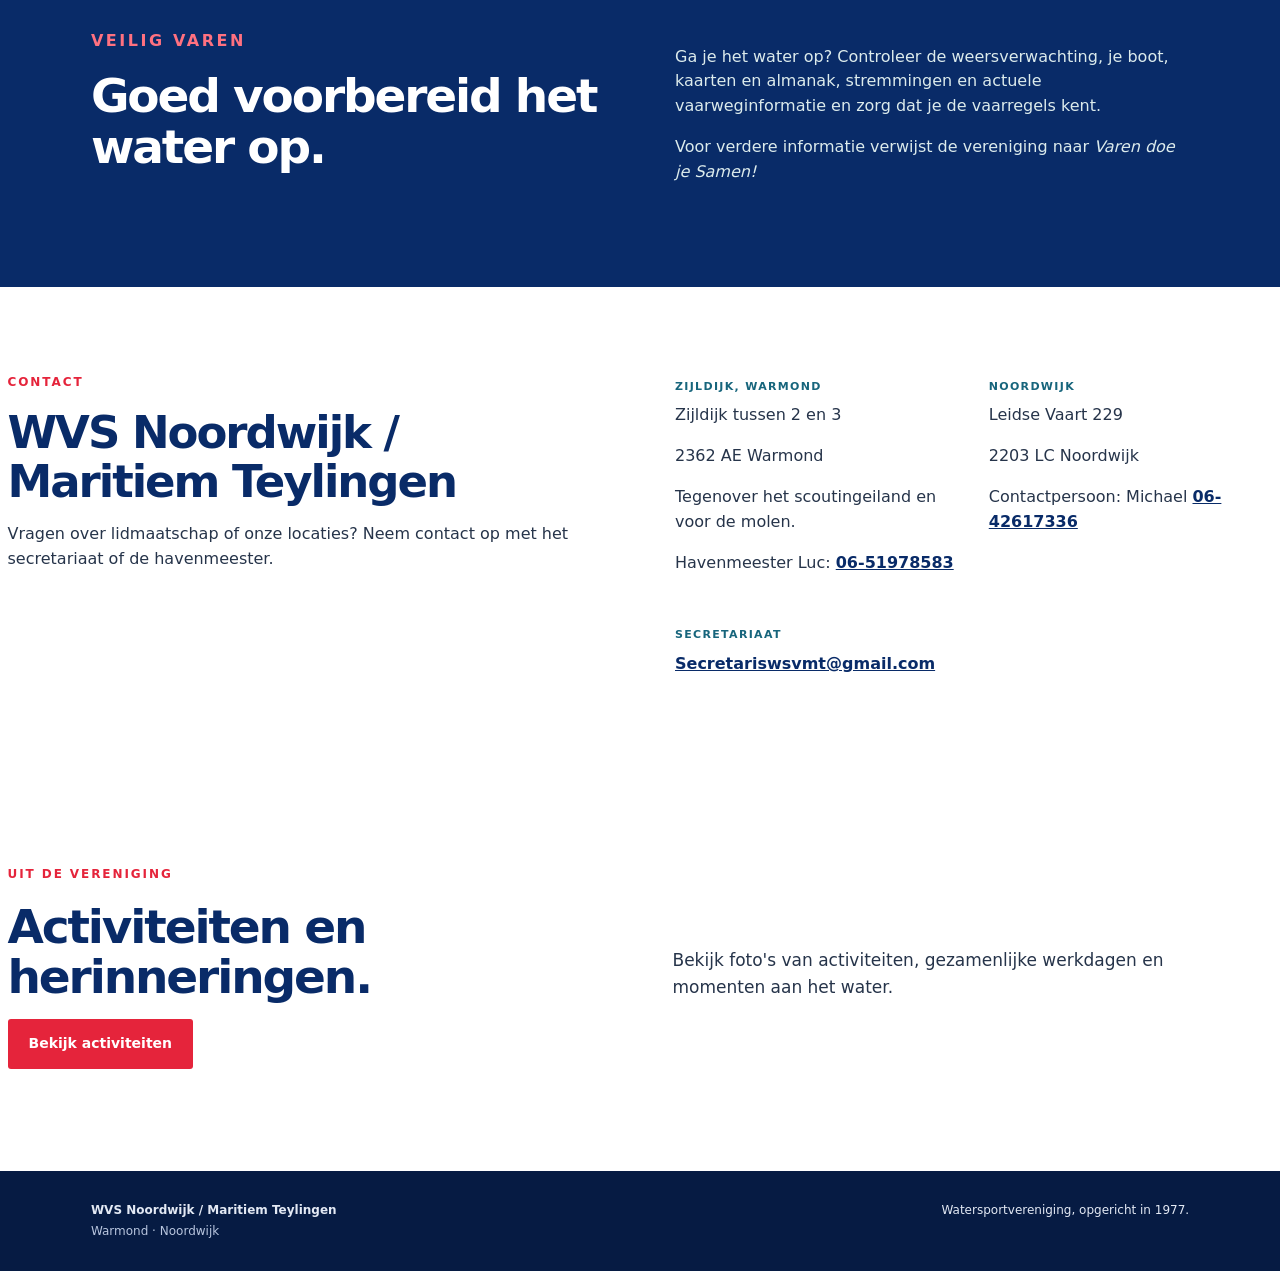
==== commit e3a1dd57: "Update index.html" ====
--- a/index.html
+++ b/index.html
@@ -3,7 +3,7 @@
 <header class="site-header">
   <a class="brand" href="index.html" aria-label="WVS Noordwijk / Maritiem Teylingen home"><span class="brand-mark"><img src="assets/logo-maritiem.png" alt="Logo Maritiem Teylingen"></span><span><strong>WVS Noordwijk / Maritiem Teylingen</strong><small>WARMOND | NOORDWIJK</small></span></a>
   <button class="menu-toggle" aria-expanded="false" aria-controls="main-nav">Menu</button>
-  <nav id="main-nav"><a href="zijldijk.html">Zijldijk</a><a href="noordwijk.html">Noordwijk</a><a href="activiteiten.html">Activiteiten</a><a href="index.html#passanten">Passanten</a></nav>
+  <nav id="main-nav"><a href="zijldijk.html">Zijldijk</a><a href="noordwijk.html">Noordwijk</a><a href="activiteiten.html">Activiteiten</a><a href="index.html#passanten">Passanten</a><a href="index.html#lid-worden">Leden</a></nav>
 </header>
 <main id="top">
 <section class="hero"><div class="hero-copy"><p class="eyebrow">WVS NOORDWIJK / MARITIEM TEYLINGEN</p><h1>Van de <span>Kaag</span><br>tot de kust.</h1><p class="lead">Onze watersportvereniging werd opgericht in 1977 en vormt sindsdien een hechte gemeenschap van enthousiaste watersporters. De vereniging heeft 2 locaties: in Warmond en Noordwijk.</p><div class="actions"><a class="button button-primary" href="#locaties">Ontdek de locaties</a><a class="button button-outline" href="#passanten">Passanten</a></div></div><div class="hero-image"><img src="assets/hero-warmond.jpg" alt="Jachthaven aan het water in Warmond"><div class="image-caption">WARMOND · KAGERPLASSEN</div></div></section>
@@ -16,7 +16,7 @@
 <section class="destination section" id="bereikbaarheid"><div><p class="eyebrow">LOCATIES</p><h2>Ontdek onze twee havens.</h2><p>Elke locatie heeft een eigen karakter. Bekijk de route, voorzieningen en informatie voor bezoekers.</p></div><div class="destination-list"><a href="zijldijk.html"><span><small>LOCATIE</small><strong>Warmond, Zijldijk</strong></span><b>↗</b></a><a href="noordwijk.html"><span><small>LOCATIE</small><strong>Noordwijk, Leidse Vaart</strong></span><b>↗</b></a><a href="activiteiten.html"><span><small>VAN DE VERENIGING</small><strong>Bekijk activiteiten en foto's</strong></span><b>↗</b></a></div></section>
 <section class="info-grid section" id="passanten"><article><p class="eyebrow">BEZOEKERS</p><h2>Passanten</h2><p>Passanten zijn van harte welkom bij WVS Noordwijk / Maritiem Teylingen. De vereniging beschikt over een haven aan de Zijldijk in Warmond en een lange steiger in Noordwijk aan de Leidschevaart.</p><p>In Warmond kunt u bij havenkantoor <strong>de Julia</strong> tijdelijk aanleggen of telefonisch contact opnemen met havenmeester Luc. Hij wijst u een vrije plaats aan. In de zomer zijn er leden aanwezig die vragen kunnen beantwoorden.</p><p>In Noordwijk kunt u vooraf contact opnemen met Michael <a href="tel:+31642617336">06-42617336</a></p></article><article><p class="eyebrow">TARIEVEN & FACILITEITEN</p><h2>Praktische informatie</h2><p><strong>Liggeld:</strong> tot 10 meter € 15 per nacht. Voor langere boten en elektriciteit geldt een aanvullende vergoeding; vraag de havenmeester naar het exacte tarief.</p><p>Wifi is gratis. Na het afrekenen ontvangt u de wifi- en hekcode.</p><p><strong>Havenmeester Warmond:</strong> Luc, <a href="tel:+31651978583">06-51978583</a>.</p></article></section>
 <section class="practical section"><div><p class="eyebrow">PRAKTISCHE INFORMATIE</p><h2>Goed voorbereid op bezoek.</h2></div><div class="practical-grid"><article><h3>Aanvaren Zijldijk</h3><p>Vaar de Zijl af richting het Joppe in Warmond. Ongeveer 200 meter voor het opvaren van het Joppe ligt rechts het scoutingeiland. Vaar deze ingang in; rechts bevindt zich de haven van de vereniging.</p></article><article><h3>Faciliteiten</h3><p>Het haventerrein is omheind. Er is parkeergelegenheid net buiten de haven en op het terrein is een AED aanwezig.</p></article><article><h3>Overnachten</h3><p>Voor overnachting geldt een tarief van € 15 per nacht voor boten tot 10 meter. Vraag de havenmeester naar de toeslag voor langere boten en elektriciteit.</p></article><article><h3>Wifi en toegang</h3><p>Wifi is gratis. Na het afrekenen worden de wifi- en hekcode doorgegeven.</p></article></div></section>
-<section class="membership section" id="lid-worden"><div><p class="eyebrow">LID WORDEN</p><h2>Lid worden van onze vereniging.</h2></div><div class="membership-copy"><p>In principe kan iedereen lid worden zolang aan de criteria uit de statuten wordt voldaan. Voor beide locaties geldt een stop op de wachtlijst voor een ligplaats. Zodra de wachtlijst weer wordt opengesteld, kun je je aanmelden bij het secretariaat.</p><p><strong>Lidmaatschap:</strong> €40 per jaar. Voor administratiekosten voor inschrijving wordt €300 gerekend.</p><p>Om lid te worden stuur je een e-mail naar <a href="mailto:Secretariswsvmt@gmail.com">Secretariswsvmt@gmail.com</a>. Je ontvangt daarna de documenten voor inschrijving.</p><p>Een nieuw lid betaalt eenmalig inschrijfgeld en jaarlijkse contributie. Daarnaast is een kopie nodig van de polis waaruit blijkt dat de boot tenminste WA verzekerd is.</p></div></section>
+<section class="membership section" id="lid-worden"><div><p class="eyebrow">LID WORDEN</p><h2>Lid worden van onze vereniging.</h2></div><div class="membership-copy"><p>In principe kan iedereen lid worden zolang aan de criteria uit de statuten wordt voldaan. Voor beide locaties geldt een stop op de wachtlijst voor een ligplaats. Zodra de wachtlijst weer wordt opengesteld, kun je je aanmelden bij het secretariaat.</p><p><strong>Lidmaatschap:</strong> €40 per jaar. Voor administratiekosten voor inschrijving wordt €300 gerekend.</p><p>Om lid te worden stuur je een e-mail naar <a href="mailto:Secretariswsvmt@gmail.com">Secretariswsvmt@gmail.com</a>. Je ontvangt daarna de documenten voor inschrijving.</p><p>Een nieuw lid betaalt eenmalig inschrijfgeld en jaarlijkse contributie. Daarnaast is een kopie nodig van de polis waaruit blijkt dat de boot tenminste WA verzekerd is.</p></div><a class="button button-primary" href="leden.html">Leden</a></section>
 <section class="safety section"><div><p class="eyebrow">VEILIG VAREN</p><h2>Goed voorbereid het water op.</h2></div><div><p>Ga je het water op? Controleer de weersverwachting, je boot, kaarten en almanak, stremmingen en actuele vaarweginformatie en zorg dat je de vaarregels kent.</p><p>Voor verdere informatie verwijst de vereniging naar <em>Varen doe je Samen!</em></p></div></section>
 <section class="contact section" id="contact"><div><p class="eyebrow">CONTACT</p><h2>WVS Noordwijk / Maritiem Teylingen</h2><p>Vragen over lidmaatschap of onze locaties? Neem contact op met het secretariaat of de havenmeester.</p></div><div class="contact-details"><div><small>ZIJLDIJK, WARMOND</small><p>Zijldijk tussen 2 en 3</p><p>2362 AE Warmond</p><p>Tegenover het scoutingeiland en voor de molen.</p><p>Havenmeester Luc: <a href="tel:+31651978583">06-51978583</a></p></div><div><small>NOORDWIJK</small><p>Leidse Vaart 229</p><p>2203 LC Noordwijk</p><p>Contactpersoon: Michael <a href="tel:+31642617336">06-42617336</a></p></div><div><small>SECRETARIAAT</small><p><a href="mailto:Secretariswsvmt@gmail.com">Secretariswsvmt@gmail.com</a></p></div></div></section>
 <section class="section"><div class="intro"><div><p class="eyebrow">UIT DE VERENIGING</p><h2>Activiteiten en herinneringen.</h2></div><p>Bekijk foto's van activiteiten, gezamenlijke werkdagen en momenten aan het water.</p></div><p><a class="button button-primary" href="activiteiten.html">Bekijk activiteiten</a></p></section>
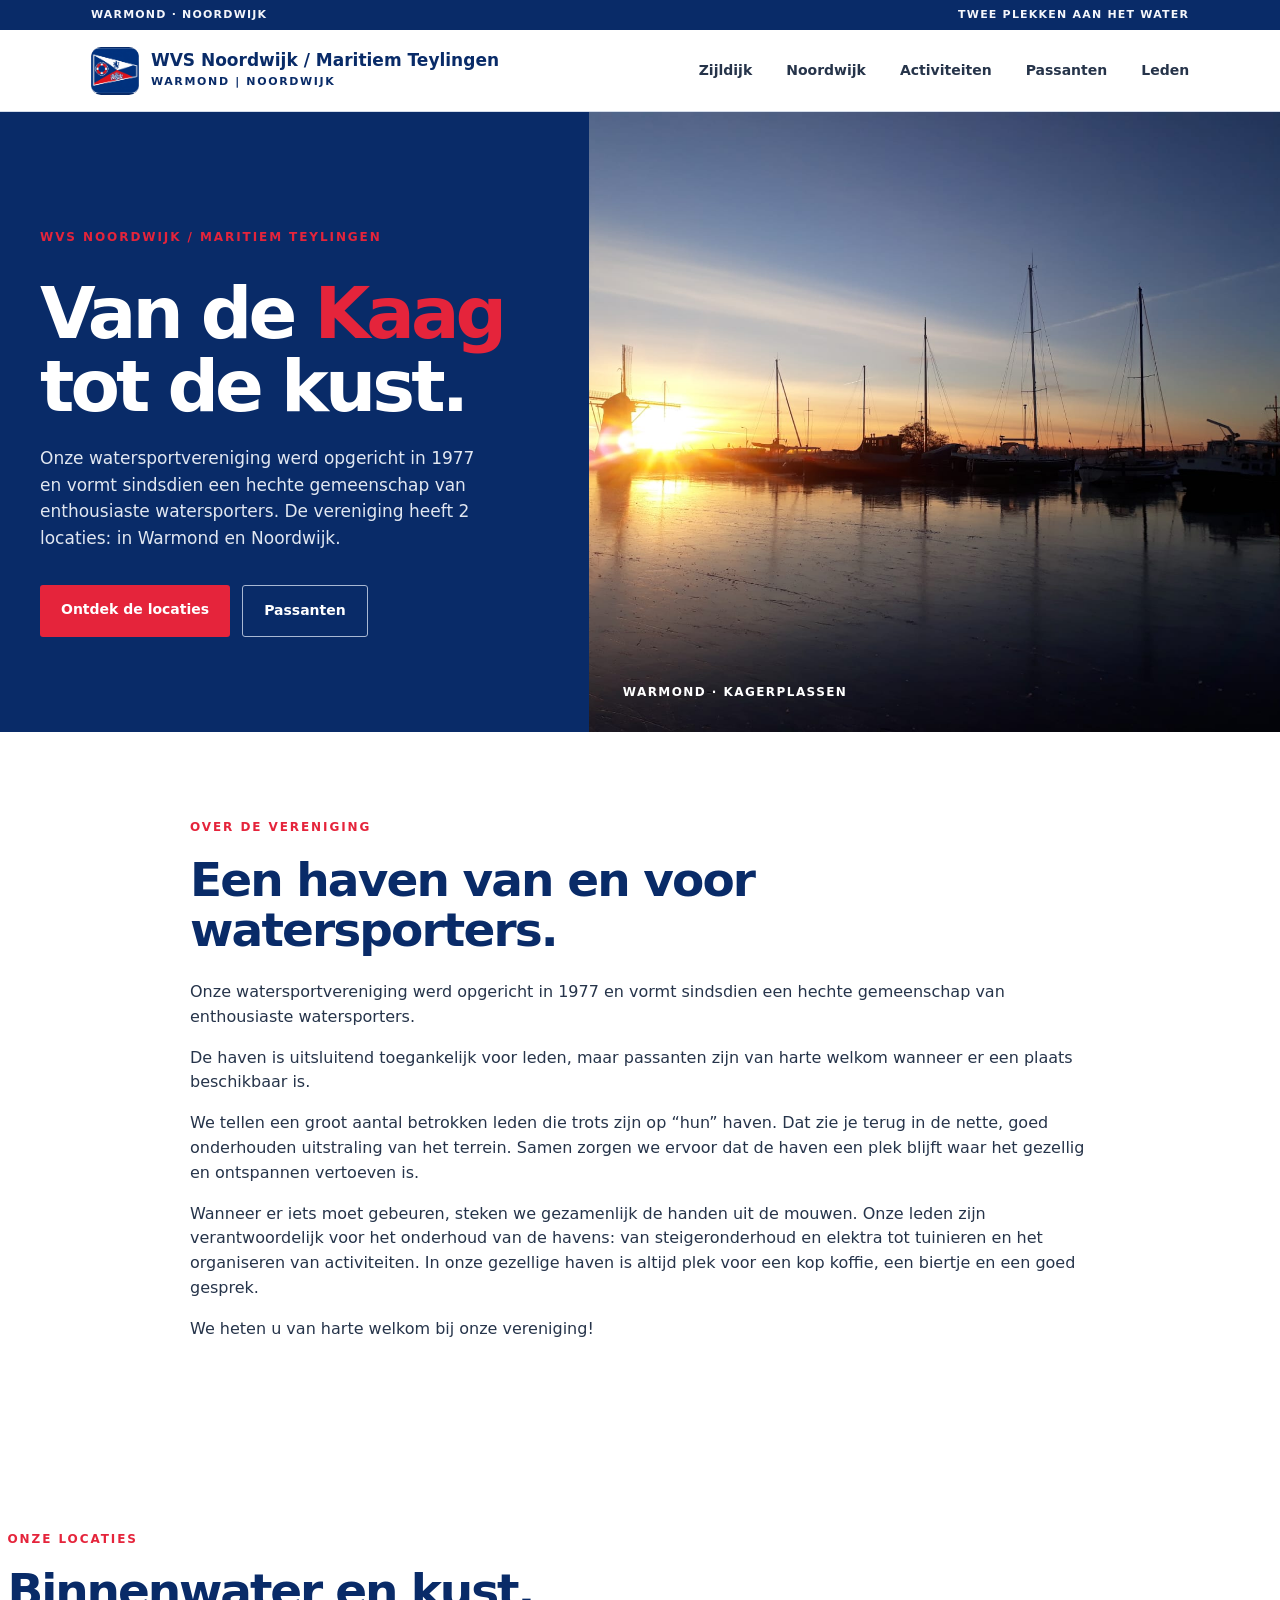
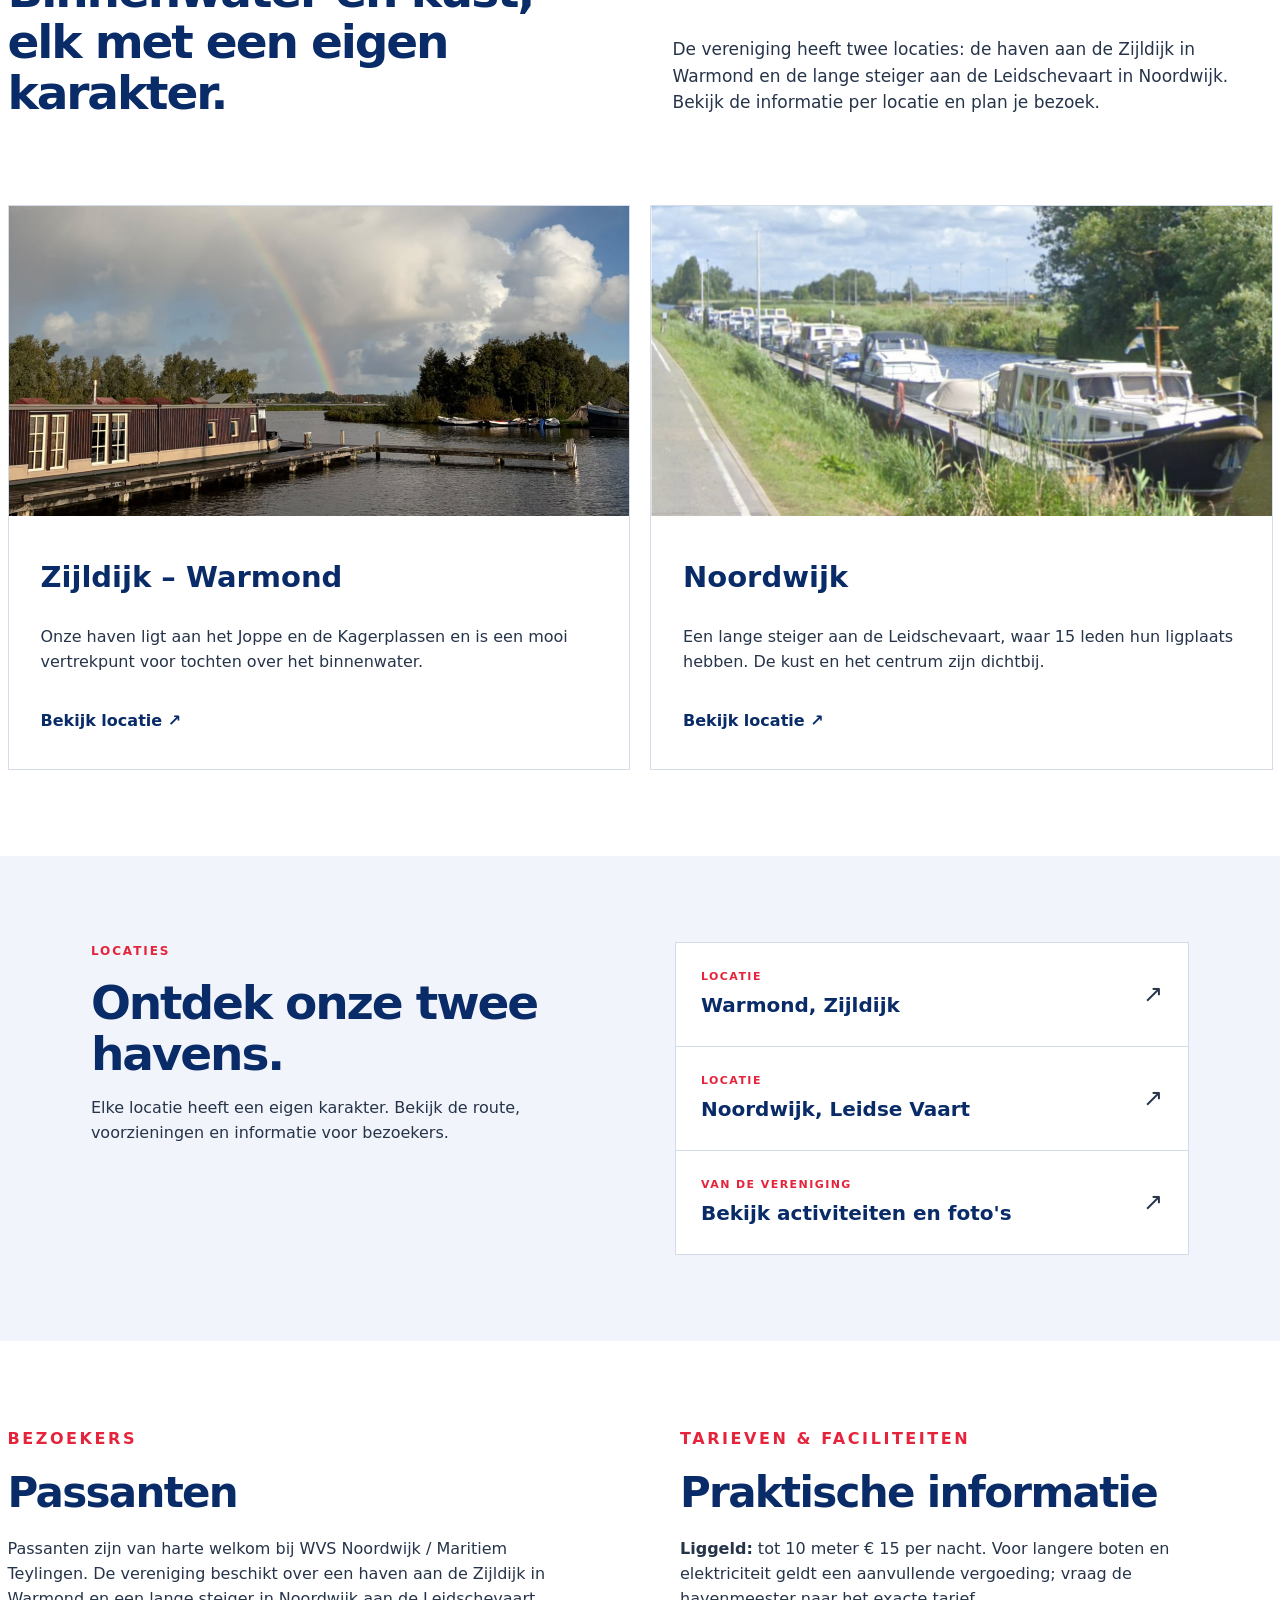
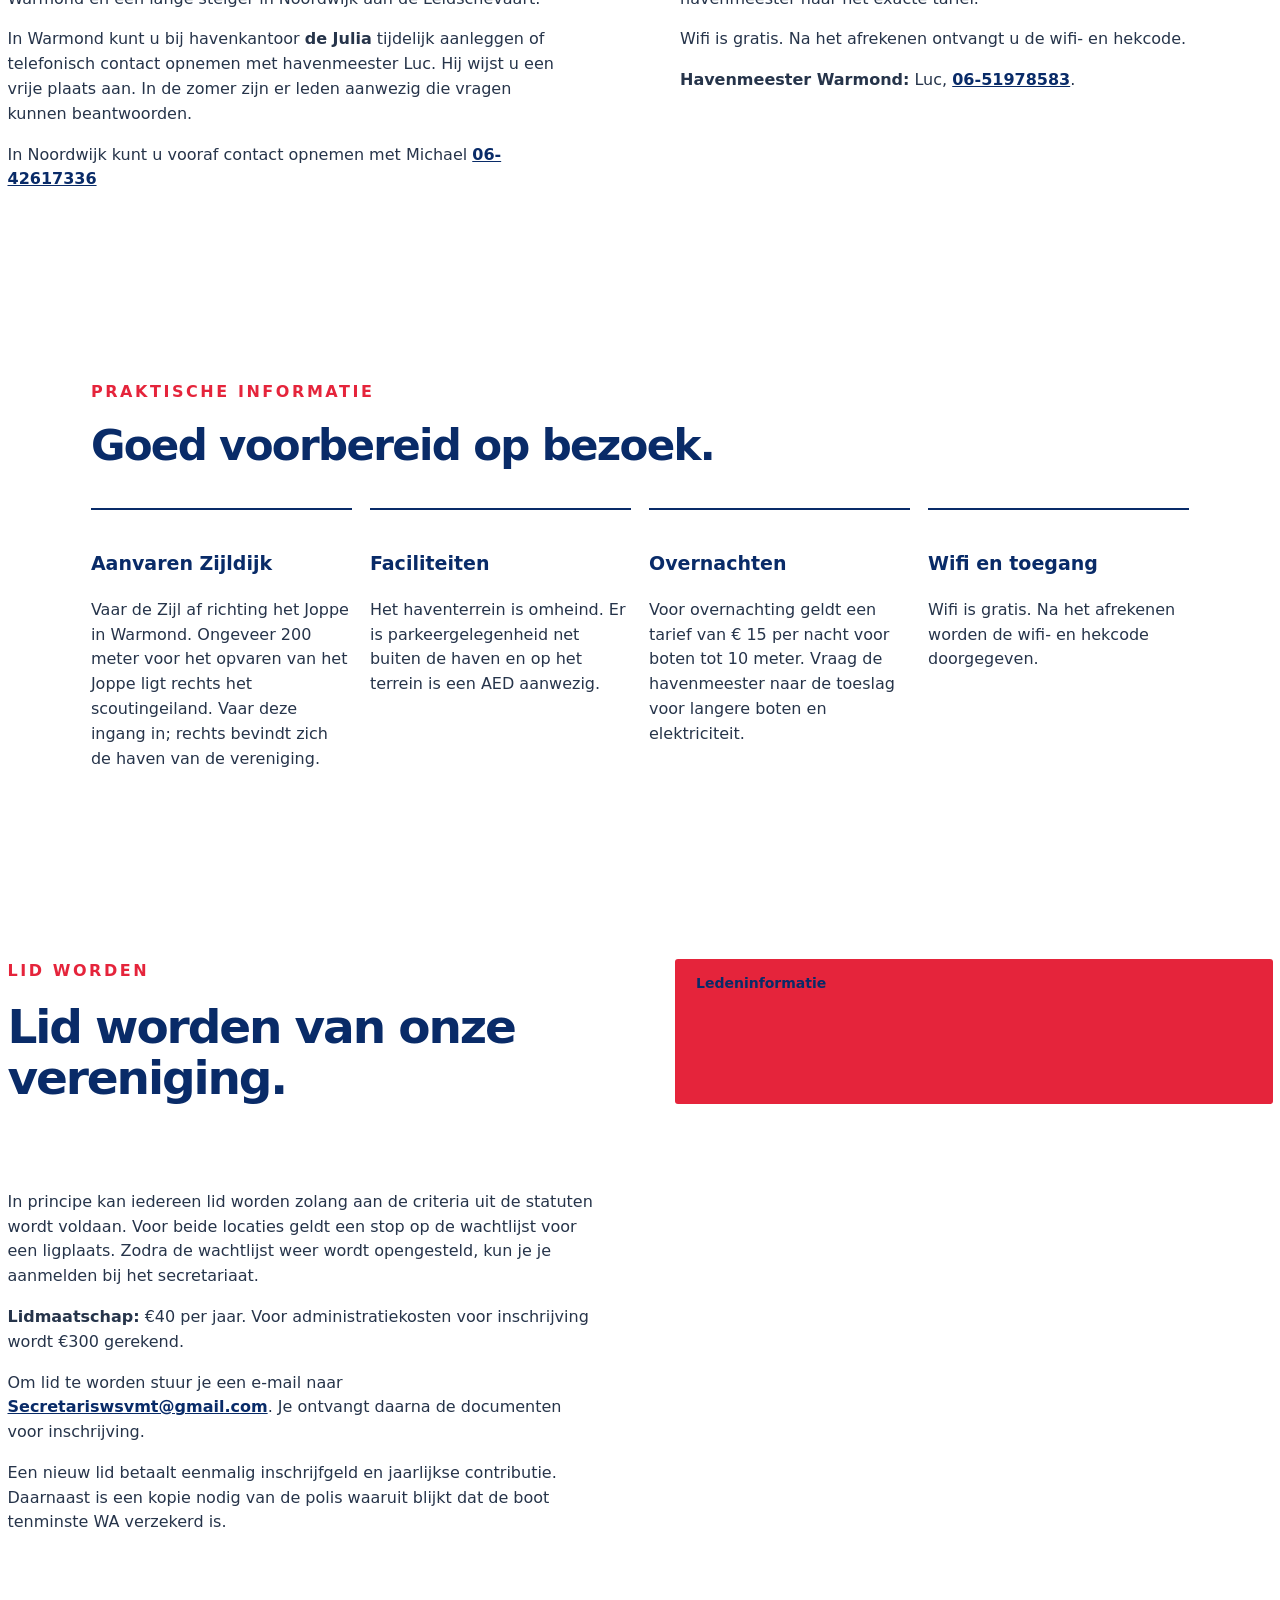
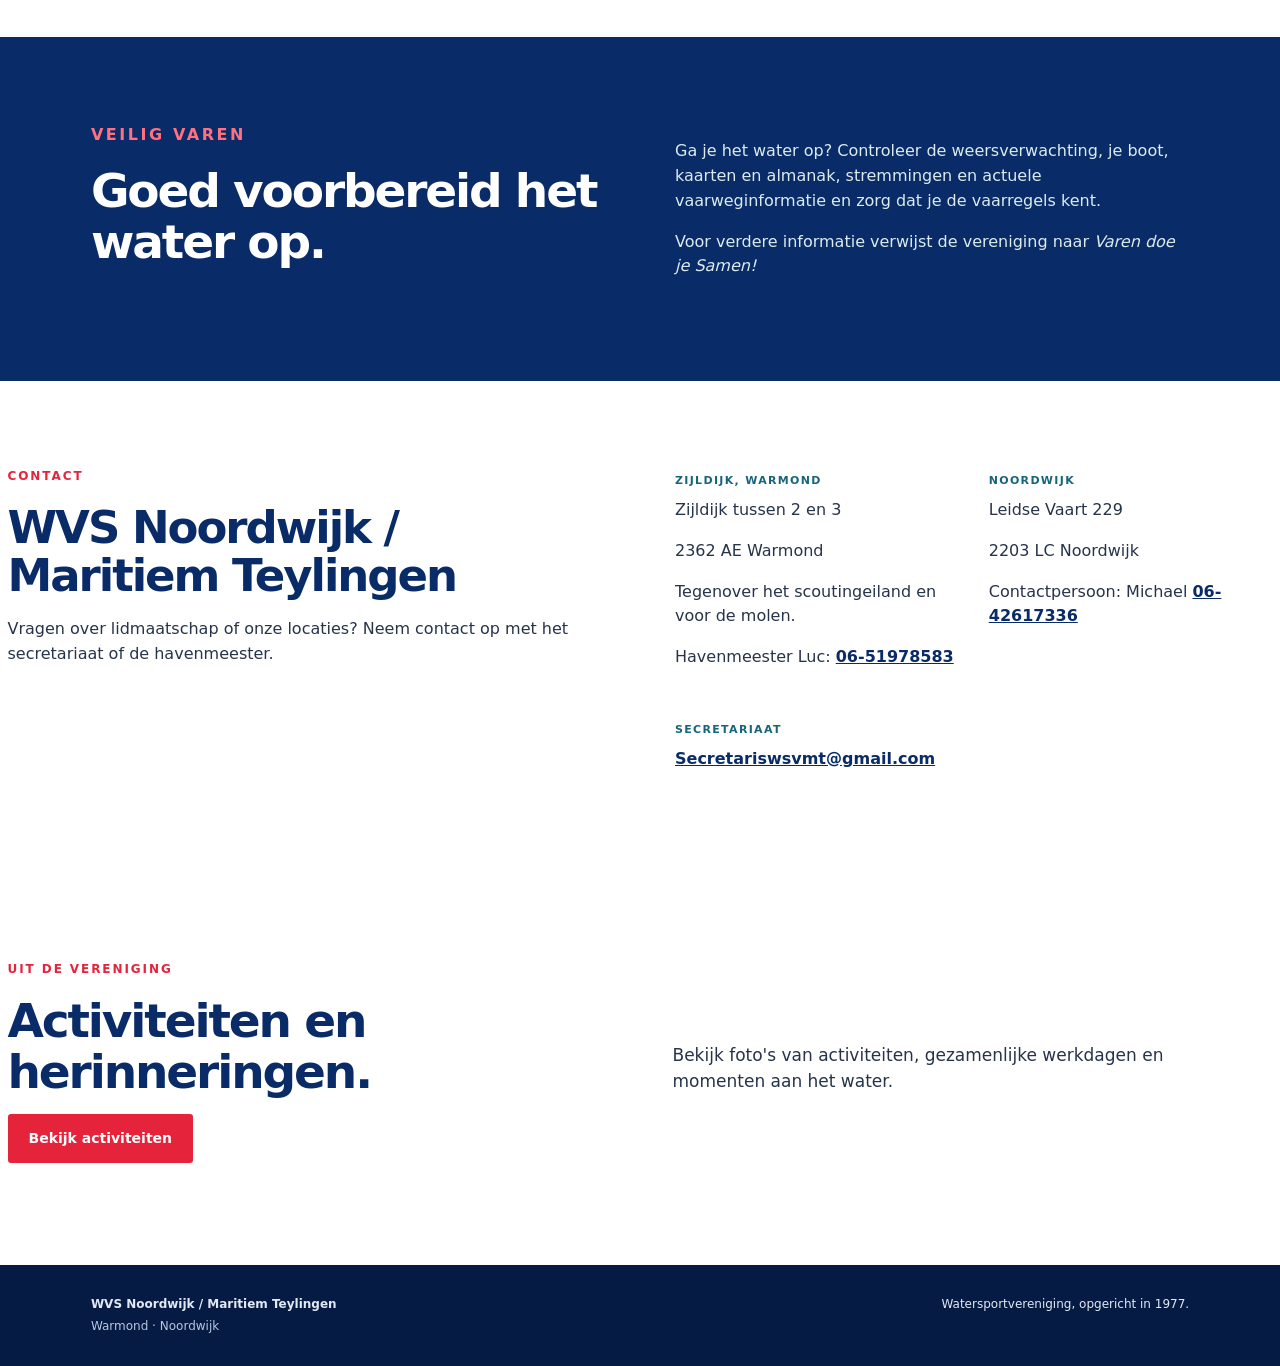
==== commit 07dd1d38: "Update index.html" ====
--- a/index.html
+++ b/index.html
@@ -16,7 +16,7 @@
 <section class="destination section" id="bereikbaarheid"><div><p class="eyebrow">LOCATIES</p><h2>Ontdek onze twee havens.</h2><p>Elke locatie heeft een eigen karakter. Bekijk de route, voorzieningen en informatie voor bezoekers.</p></div><div class="destination-list"><a href="zijldijk.html"><span><small>LOCATIE</small><strong>Warmond, Zijldijk</strong></span><b>↗</b></a><a href="noordwijk.html"><span><small>LOCATIE</small><strong>Noordwijk, Leidse Vaart</strong></span><b>↗</b></a><a href="activiteiten.html"><span><small>VAN DE VERENIGING</small><strong>Bekijk activiteiten en foto's</strong></span><b>↗</b></a></div></section>
 <section class="info-grid section" id="passanten"><article><p class="eyebrow">BEZOEKERS</p><h2>Passanten</h2><p>Passanten zijn van harte welkom bij WVS Noordwijk / Maritiem Teylingen. De vereniging beschikt over een haven aan de Zijldijk in Warmond en een lange steiger in Noordwijk aan de Leidschevaart.</p><p>In Warmond kunt u bij havenkantoor <strong>de Julia</strong> tijdelijk aanleggen of telefonisch contact opnemen met havenmeester Luc. Hij wijst u een vrije plaats aan. In de zomer zijn er leden aanwezig die vragen kunnen beantwoorden.</p><p>In Noordwijk kunt u vooraf contact opnemen met Michael <a href="tel:+31642617336">06-42617336</a></p></article><article><p class="eyebrow">TARIEVEN & FACILITEITEN</p><h2>Praktische informatie</h2><p><strong>Liggeld:</strong> tot 10 meter € 15 per nacht. Voor langere boten en elektriciteit geldt een aanvullende vergoeding; vraag de havenmeester naar het exacte tarief.</p><p>Wifi is gratis. Na het afrekenen ontvangt u de wifi- en hekcode.</p><p><strong>Havenmeester Warmond:</strong> Luc, <a href="tel:+31651978583">06-51978583</a>.</p></article></section>
 <section class="practical section"><div><p class="eyebrow">PRAKTISCHE INFORMATIE</p><h2>Goed voorbereid op bezoek.</h2></div><div class="practical-grid"><article><h3>Aanvaren Zijldijk</h3><p>Vaar de Zijl af richting het Joppe in Warmond. Ongeveer 200 meter voor het opvaren van het Joppe ligt rechts het scoutingeiland. Vaar deze ingang in; rechts bevindt zich de haven van de vereniging.</p></article><article><h3>Faciliteiten</h3><p>Het haventerrein is omheind. Er is parkeergelegenheid net buiten de haven en op het terrein is een AED aanwezig.</p></article><article><h3>Overnachten</h3><p>Voor overnachting geldt een tarief van € 15 per nacht voor boten tot 10 meter. Vraag de havenmeester naar de toeslag voor langere boten en elektriciteit.</p></article><article><h3>Wifi en toegang</h3><p>Wifi is gratis. Na het afrekenen worden de wifi- en hekcode doorgegeven.</p></article></div></section>
-<section class="membership section" id="lid-worden"><div><p class="eyebrow">LID WORDEN</p><h2>Lid worden van onze vereniging.</h2></div><div class="membership-copy"><p>In principe kan iedereen lid worden zolang aan de criteria uit de statuten wordt voldaan. Voor beide locaties geldt een stop op de wachtlijst voor een ligplaats. Zodra de wachtlijst weer wordt opengesteld, kun je je aanmelden bij het secretariaat.</p><p><strong>Lidmaatschap:</strong> €40 per jaar. Voor administratiekosten voor inschrijving wordt €300 gerekend.</p><p>Om lid te worden stuur je een e-mail naar <a href="mailto:Secretariswsvmt@gmail.com">Secretariswsvmt@gmail.com</a>. Je ontvangt daarna de documenten voor inschrijving.</p><p>Een nieuw lid betaalt eenmalig inschrijfgeld en jaarlijkse contributie. Daarnaast is een kopie nodig van de polis waaruit blijkt dat de boot tenminste WA verzekerd is.</p></div><a class="button button-primary" href="leden.html">Leden</a></section>
+<section class="membership section" id="lid-worden"><div><p class="eyebrow">LID WORDEN</p><h2>Lid worden van onze vereniging.</h2></div><a class="button button-primary" href="leden.html">Ledeninformatie</a><div class="membership-copy"><p>In principe kan iedereen lid worden zolang aan de criteria uit de statuten wordt voldaan. Voor beide locaties geldt een stop op de wachtlijst voor een ligplaats. Zodra de wachtlijst weer wordt opengesteld, kun je je aanmelden bij het secretariaat.</p><p><strong>Lidmaatschap:</strong> €40 per jaar. Voor administratiekosten voor inschrijving wordt €300 gerekend.</p><p>Om lid te worden stuur je een e-mail naar <a href="mailto:Secretariswsvmt@gmail.com">Secretariswsvmt@gmail.com</a>. Je ontvangt daarna de documenten voor inschrijving.</p><p>Een nieuw lid betaalt eenmalig inschrijfgeld en jaarlijkse contributie. Daarnaast is een kopie nodig van de polis waaruit blijkt dat de boot tenminste WA verzekerd is.</p></div></section>
 <section class="safety section"><div><p class="eyebrow">VEILIG VAREN</p><h2>Goed voorbereid het water op.</h2></div><div><p>Ga je het water op? Controleer de weersverwachting, je boot, kaarten en almanak, stremmingen en actuele vaarweginformatie en zorg dat je de vaarregels kent.</p><p>Voor verdere informatie verwijst de vereniging naar <em>Varen doe je Samen!</em></p></div></section>
 <section class="contact section" id="contact"><div><p class="eyebrow">CONTACT</p><h2>WVS Noordwijk / Maritiem Teylingen</h2><p>Vragen over lidmaatschap of onze locaties? Neem contact op met het secretariaat of de havenmeester.</p></div><div class="contact-details"><div><small>ZIJLDIJK, WARMOND</small><p>Zijldijk tussen 2 en 3</p><p>2362 AE Warmond</p><p>Tegenover het scoutingeiland en voor de molen.</p><p>Havenmeester Luc: <a href="tel:+31651978583">06-51978583</a></p></div><div><small>NOORDWIJK</small><p>Leidse Vaart 229</p><p>2203 LC Noordwijk</p><p>Contactpersoon: Michael <a href="tel:+31642617336">06-42617336</a></p></div><div><small>SECRETARIAAT</small><p><a href="mailto:Secretariswsvmt@gmail.com">Secretariswsvmt@gmail.com</a></p></div></div></section>
 <section class="section"><div class="intro"><div><p class="eyebrow">UIT DE VERENIGING</p><h2>Activiteiten en herinneringen.</h2></div><p>Bekijk foto's van activiteiten, gezamenlijke werkdagen en momenten aan het water.</p></div><p><a class="button button-primary" href="activiteiten.html">Bekijk activiteiten</a></p></section>
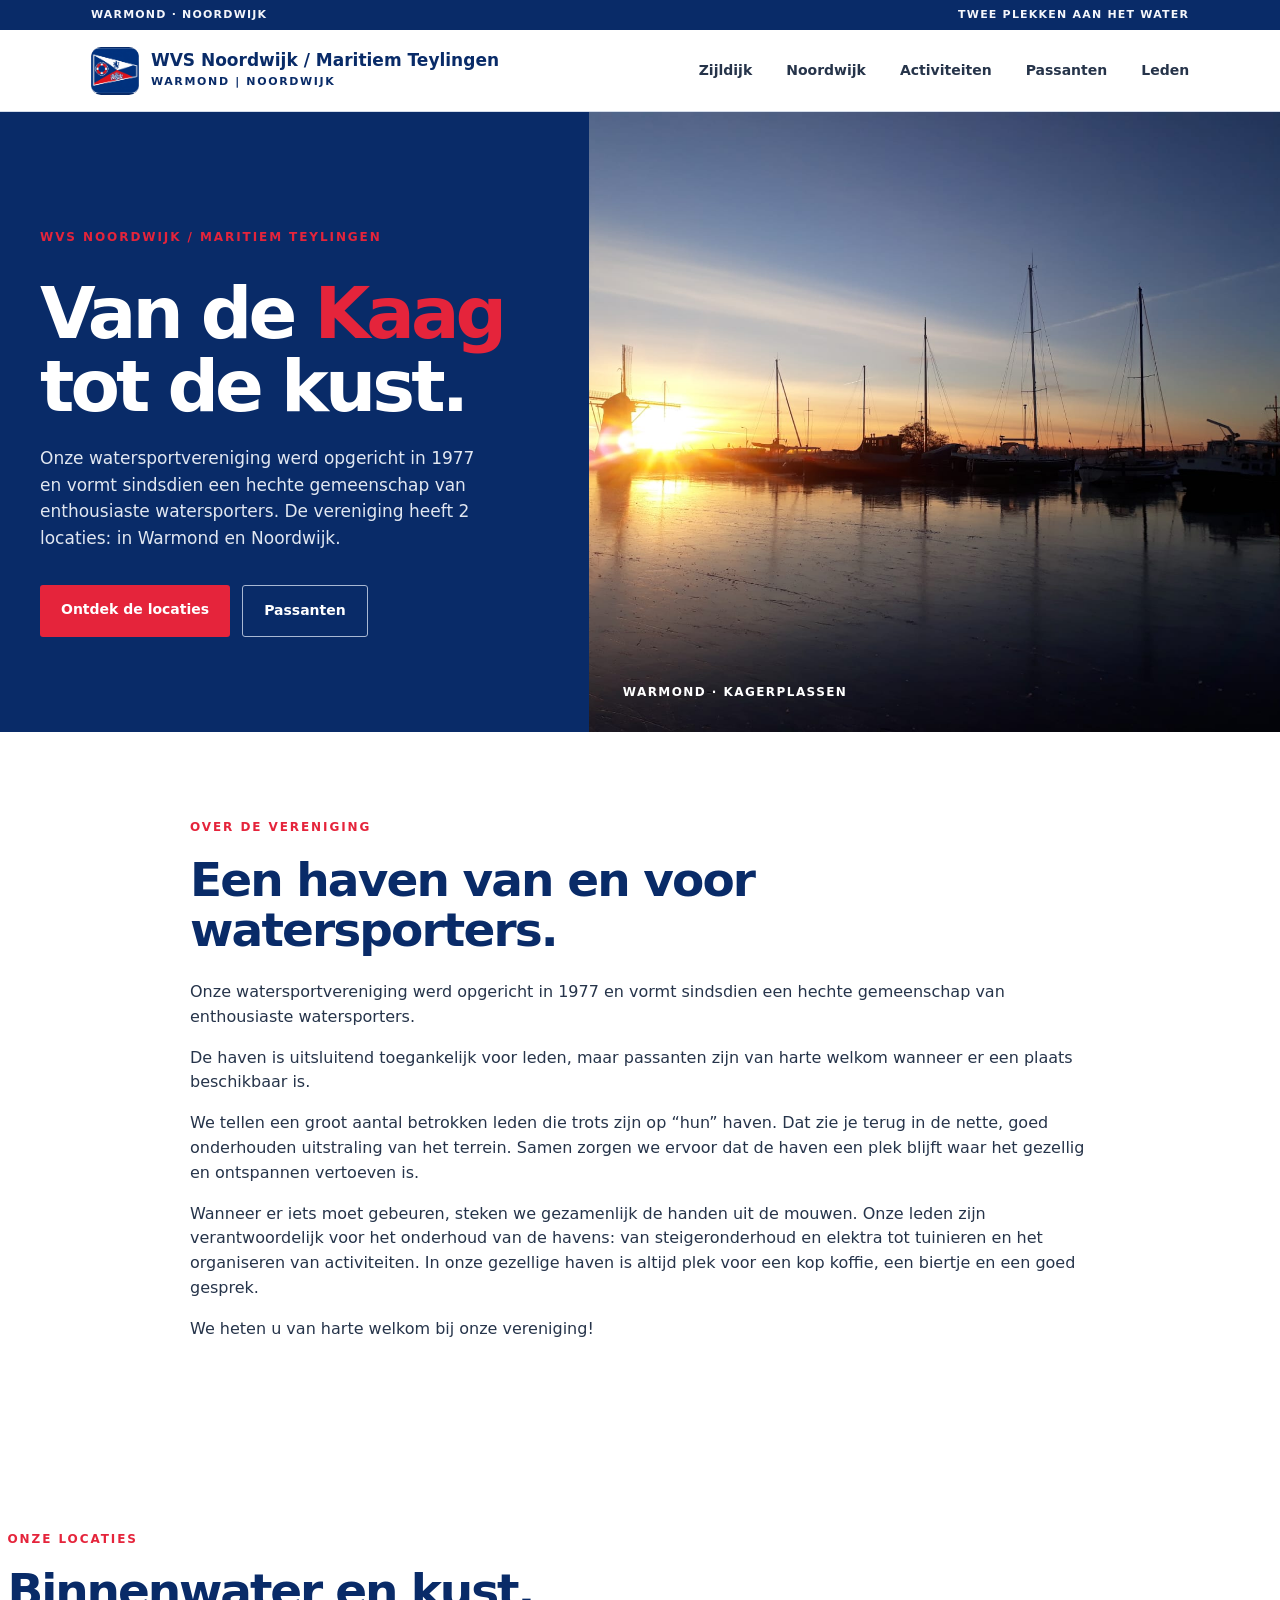
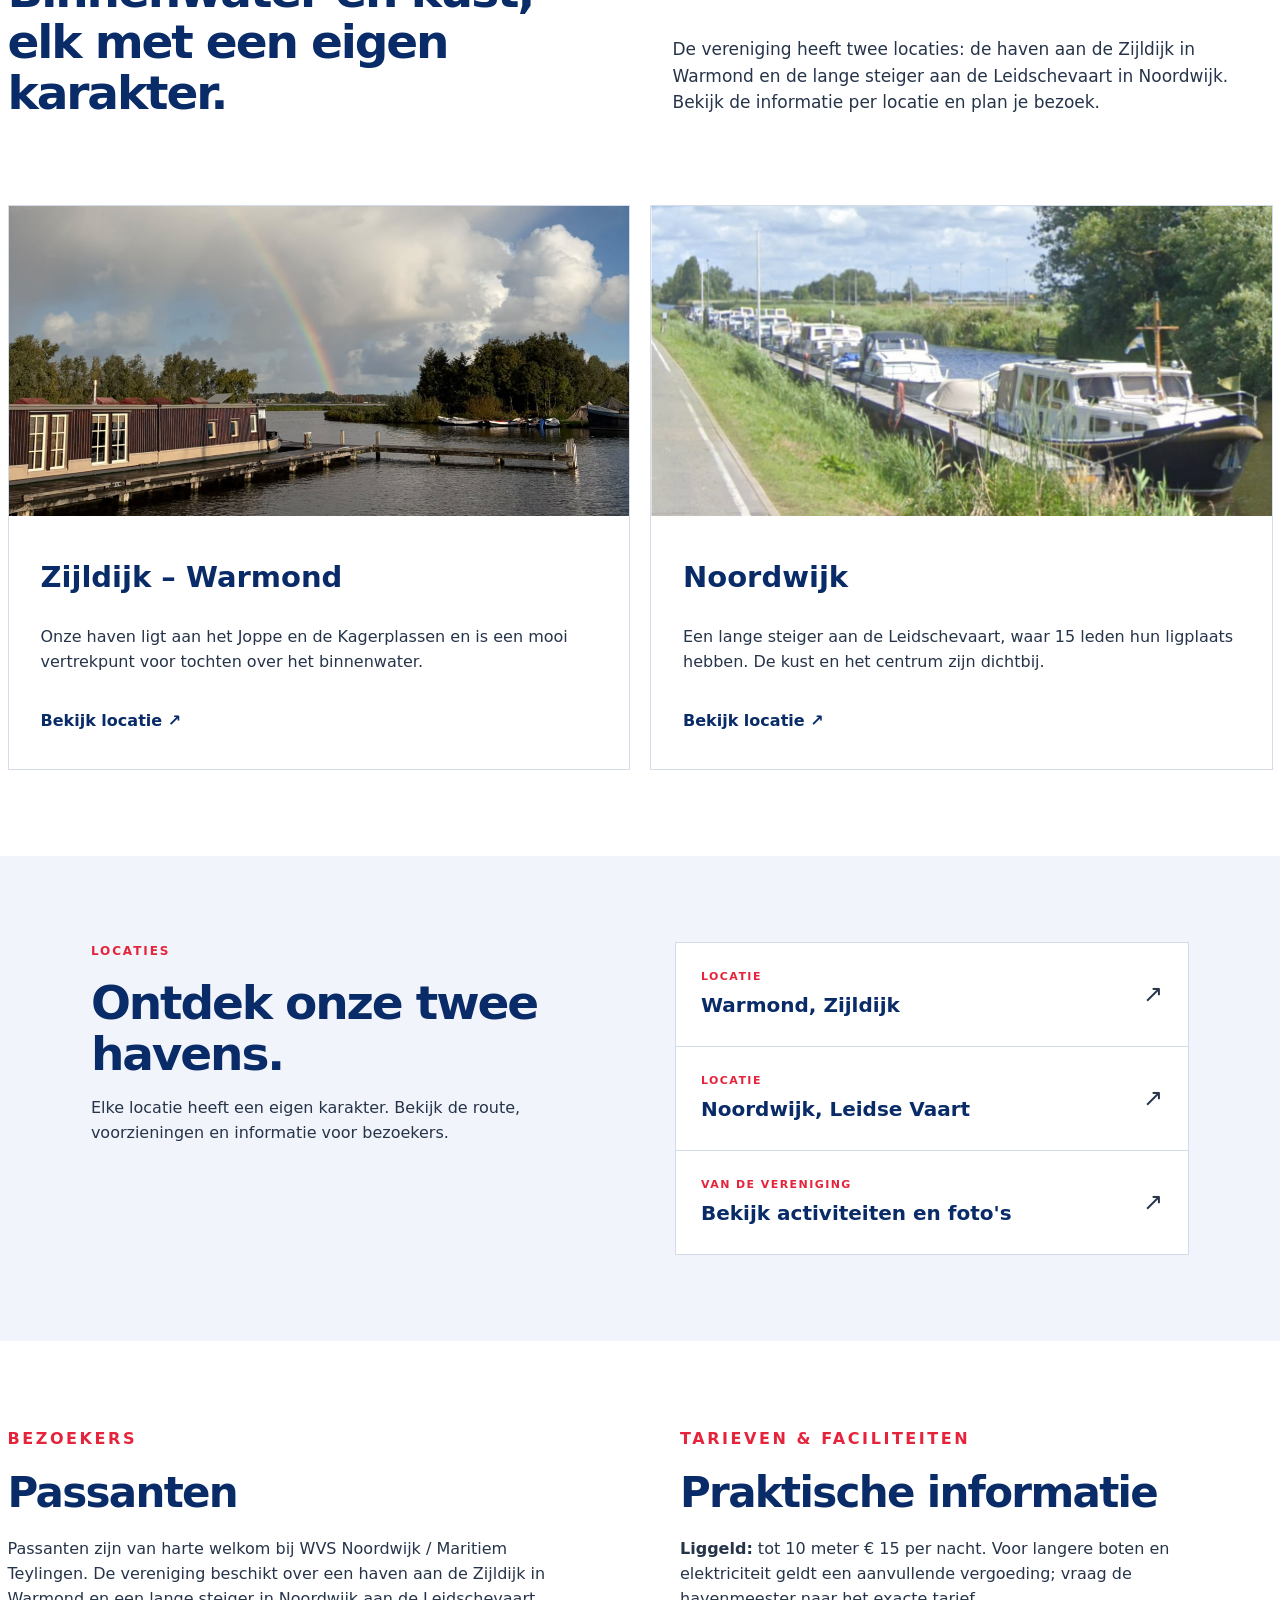
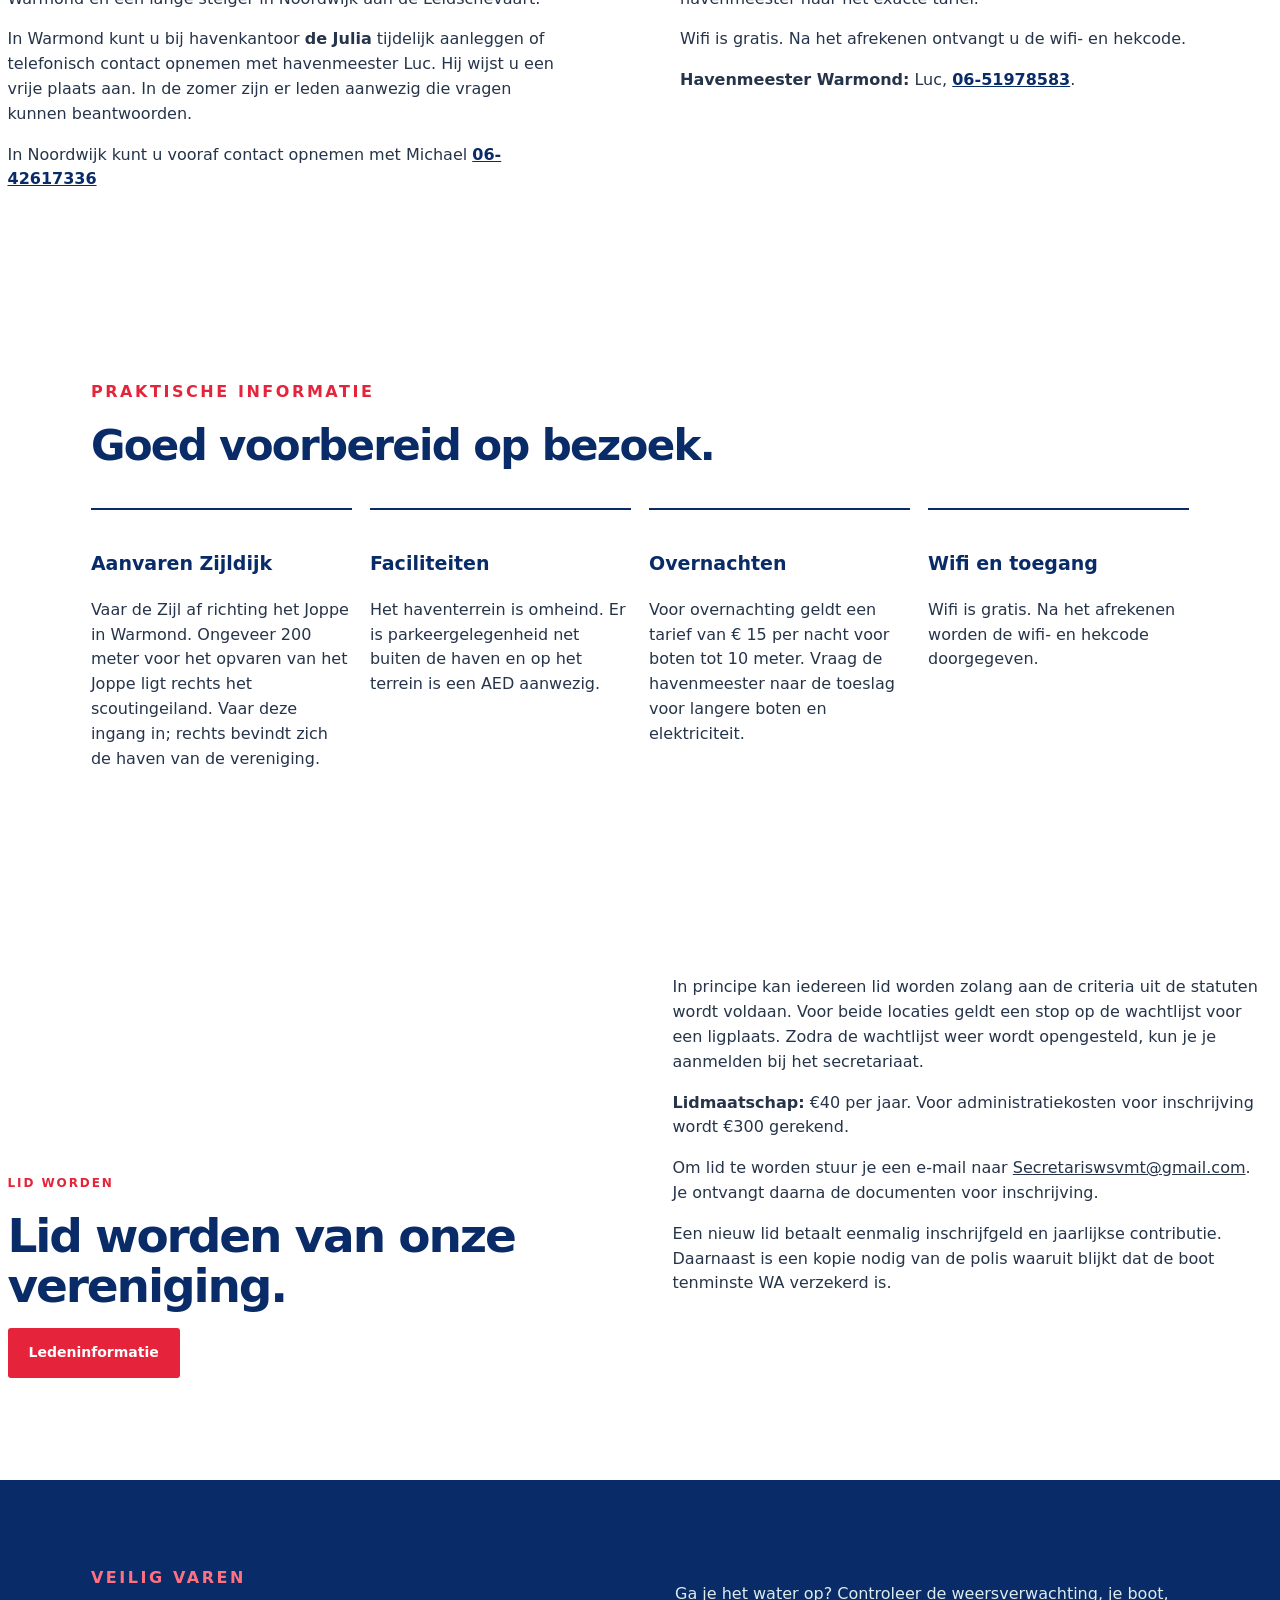
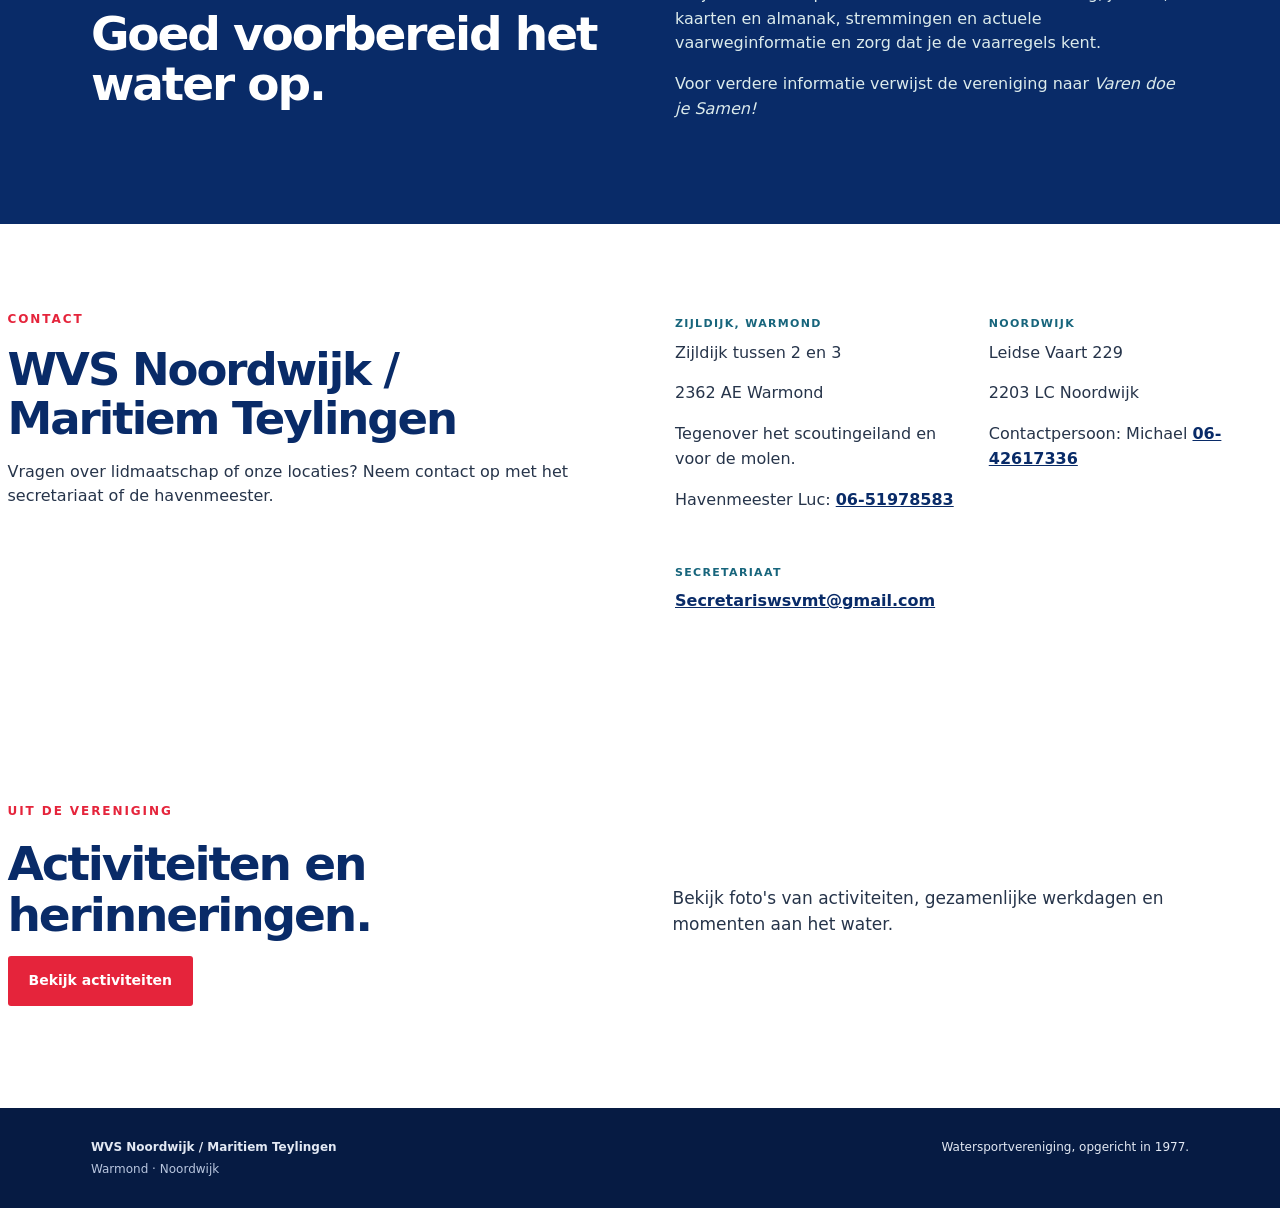
==== commit 22e08dad: "Update index.html" ====
--- a/index.html
+++ b/index.html
@@ -16,7 +16,21 @@
 <section class="destination section" id="bereikbaarheid"><div><p class="eyebrow">LOCATIES</p><h2>Ontdek onze twee havens.</h2><p>Elke locatie heeft een eigen karakter. Bekijk de route, voorzieningen en informatie voor bezoekers.</p></div><div class="destination-list"><a href="zijldijk.html"><span><small>LOCATIE</small><strong>Warmond, Zijldijk</strong></span><b>↗</b></a><a href="noordwijk.html"><span><small>LOCATIE</small><strong>Noordwijk, Leidse Vaart</strong></span><b>↗</b></a><a href="activiteiten.html"><span><small>VAN DE VERENIGING</small><strong>Bekijk activiteiten en foto's</strong></span><b>↗</b></a></div></section>
 <section class="info-grid section" id="passanten"><article><p class="eyebrow">BEZOEKERS</p><h2>Passanten</h2><p>Passanten zijn van harte welkom bij WVS Noordwijk / Maritiem Teylingen. De vereniging beschikt over een haven aan de Zijldijk in Warmond en een lange steiger in Noordwijk aan de Leidschevaart.</p><p>In Warmond kunt u bij havenkantoor <strong>de Julia</strong> tijdelijk aanleggen of telefonisch contact opnemen met havenmeester Luc. Hij wijst u een vrije plaats aan. In de zomer zijn er leden aanwezig die vragen kunnen beantwoorden.</p><p>In Noordwijk kunt u vooraf contact opnemen met Michael <a href="tel:+31642617336">06-42617336</a></p></article><article><p class="eyebrow">TARIEVEN & FACILITEITEN</p><h2>Praktische informatie</h2><p><strong>Liggeld:</strong> tot 10 meter € 15 per nacht. Voor langere boten en elektriciteit geldt een aanvullende vergoeding; vraag de havenmeester naar het exacte tarief.</p><p>Wifi is gratis. Na het afrekenen ontvangt u de wifi- en hekcode.</p><p><strong>Havenmeester Warmond:</strong> Luc, <a href="tel:+31651978583">06-51978583</a>.</p></article></section>
 <section class="practical section"><div><p class="eyebrow">PRAKTISCHE INFORMATIE</p><h2>Goed voorbereid op bezoek.</h2></div><div class="practical-grid"><article><h3>Aanvaren Zijldijk</h3><p>Vaar de Zijl af richting het Joppe in Warmond. Ongeveer 200 meter voor het opvaren van het Joppe ligt rechts het scoutingeiland. Vaar deze ingang in; rechts bevindt zich de haven van de vereniging.</p></article><article><h3>Faciliteiten</h3><p>Het haventerrein is omheind. Er is parkeergelegenheid net buiten de haven en op het terrein is een AED aanwezig.</p></article><article><h3>Overnachten</h3><p>Voor overnachting geldt een tarief van € 15 per nacht voor boten tot 10 meter. Vraag de havenmeester naar de toeslag voor langere boten en elektriciteit.</p></article><article><h3>Wifi en toegang</h3><p>Wifi is gratis. Na het afrekenen worden de wifi- en hekcode doorgegeven.</p></article></div></section>
-<section class="membership section" id="lid-worden"><div><p class="eyebrow">LID WORDEN</p><h2>Lid worden van onze vereniging.</h2></div><a class="button button-primary" href="leden.html">Ledeninformatie</a><div class="membership-copy"><p>In principe kan iedereen lid worden zolang aan de criteria uit de statuten wordt voldaan. Voor beide locaties geldt een stop op de wachtlijst voor een ligplaats. Zodra de wachtlijst weer wordt opengesteld, kun je je aanmelden bij het secretariaat.</p><p><strong>Lidmaatschap:</strong> €40 per jaar. Voor administratiekosten voor inschrijving wordt €300 gerekend.</p><p>Om lid te worden stuur je een e-mail naar <a href="mailto:Secretariswsvmt@gmail.com">Secretariswsvmt@gmail.com</a>. Je ontvangt daarna de documenten voor inschrijving.</p><p>Een nieuw lid betaalt eenmalig inschrijfgeld en jaarlijkse contributie. Daarnaast is een kopie nodig van de polis waaruit blijkt dat de boot tenminste WA verzekerd is.</p></div></section>
+<section class="section" id="lid-worden">
+  <div class="intro">
+    <div>
+      <p class="eyebrow">LID WORDEN</p>
+      <h2>Lid worden van onze vereniging.</h2>
+    </div>
+    <div class="membership-copy">
+      <p>In principe kan iedereen lid worden zolang aan de criteria uit de statuten wordt voldaan. Voor beide locaties geldt een stop op de wachtlijst voor een ligplaats. Zodra de wachtlijst weer wordt opengesteld, kun je je aanmelden bij het secretariaat.</p>
+      <p><strong>Lidmaatschap:</strong> €40 per jaar. Voor administratiekosten voor inschrijving wordt €300 gerekend.</p>
+      <p>Om lid te worden stuur je een e-mail naar <a href="mailto:Secretariswsvmt@gmail.com">Secretariswsvmt@gmail.com</a>. Je ontvangt daarna de documenten voor inschrijving.</p>
+      <p>Een nieuw lid betaalt eenmalig inschrijfgeld en jaarlijkse contributie. Daarnaast is een kopie nodig van de polis waaruit blijkt dat de boot tenminste WA verzekerd is.</p>
+    </div>
+  </div>
+  <p><a class="button button-primary" href="leden.html">Ledeninformatie</a></p>
+</section>
 <section class="safety section"><div><p class="eyebrow">VEILIG VAREN</p><h2>Goed voorbereid het water op.</h2></div><div><p>Ga je het water op? Controleer de weersverwachting, je boot, kaarten en almanak, stremmingen en actuele vaarweginformatie en zorg dat je de vaarregels kent.</p><p>Voor verdere informatie verwijst de vereniging naar <em>Varen doe je Samen!</em></p></div></section>
 <section class="contact section" id="contact"><div><p class="eyebrow">CONTACT</p><h2>WVS Noordwijk / Maritiem Teylingen</h2><p>Vragen over lidmaatschap of onze locaties? Neem contact op met het secretariaat of de havenmeester.</p></div><div class="contact-details"><div><small>ZIJLDIJK, WARMOND</small><p>Zijldijk tussen 2 en 3</p><p>2362 AE Warmond</p><p>Tegenover het scoutingeiland en voor de molen.</p><p>Havenmeester Luc: <a href="tel:+31651978583">06-51978583</a></p></div><div><small>NOORDWIJK</small><p>Leidse Vaart 229</p><p>2203 LC Noordwijk</p><p>Contactpersoon: Michael <a href="tel:+31642617336">06-42617336</a></p></div><div><small>SECRETARIAAT</small><p><a href="mailto:Secretariswsvmt@gmail.com">Secretariswsvmt@gmail.com</a></p></div></div></section>
 <section class="section"><div class="intro"><div><p class="eyebrow">UIT DE VERENIGING</p><h2>Activiteiten en herinneringen.</h2></div><p>Bekijk foto's van activiteiten, gezamenlijke werkdagen en momenten aan het water.</p></div><p><a class="button button-primary" href="activiteiten.html">Bekijk activiteiten</a></p></section>
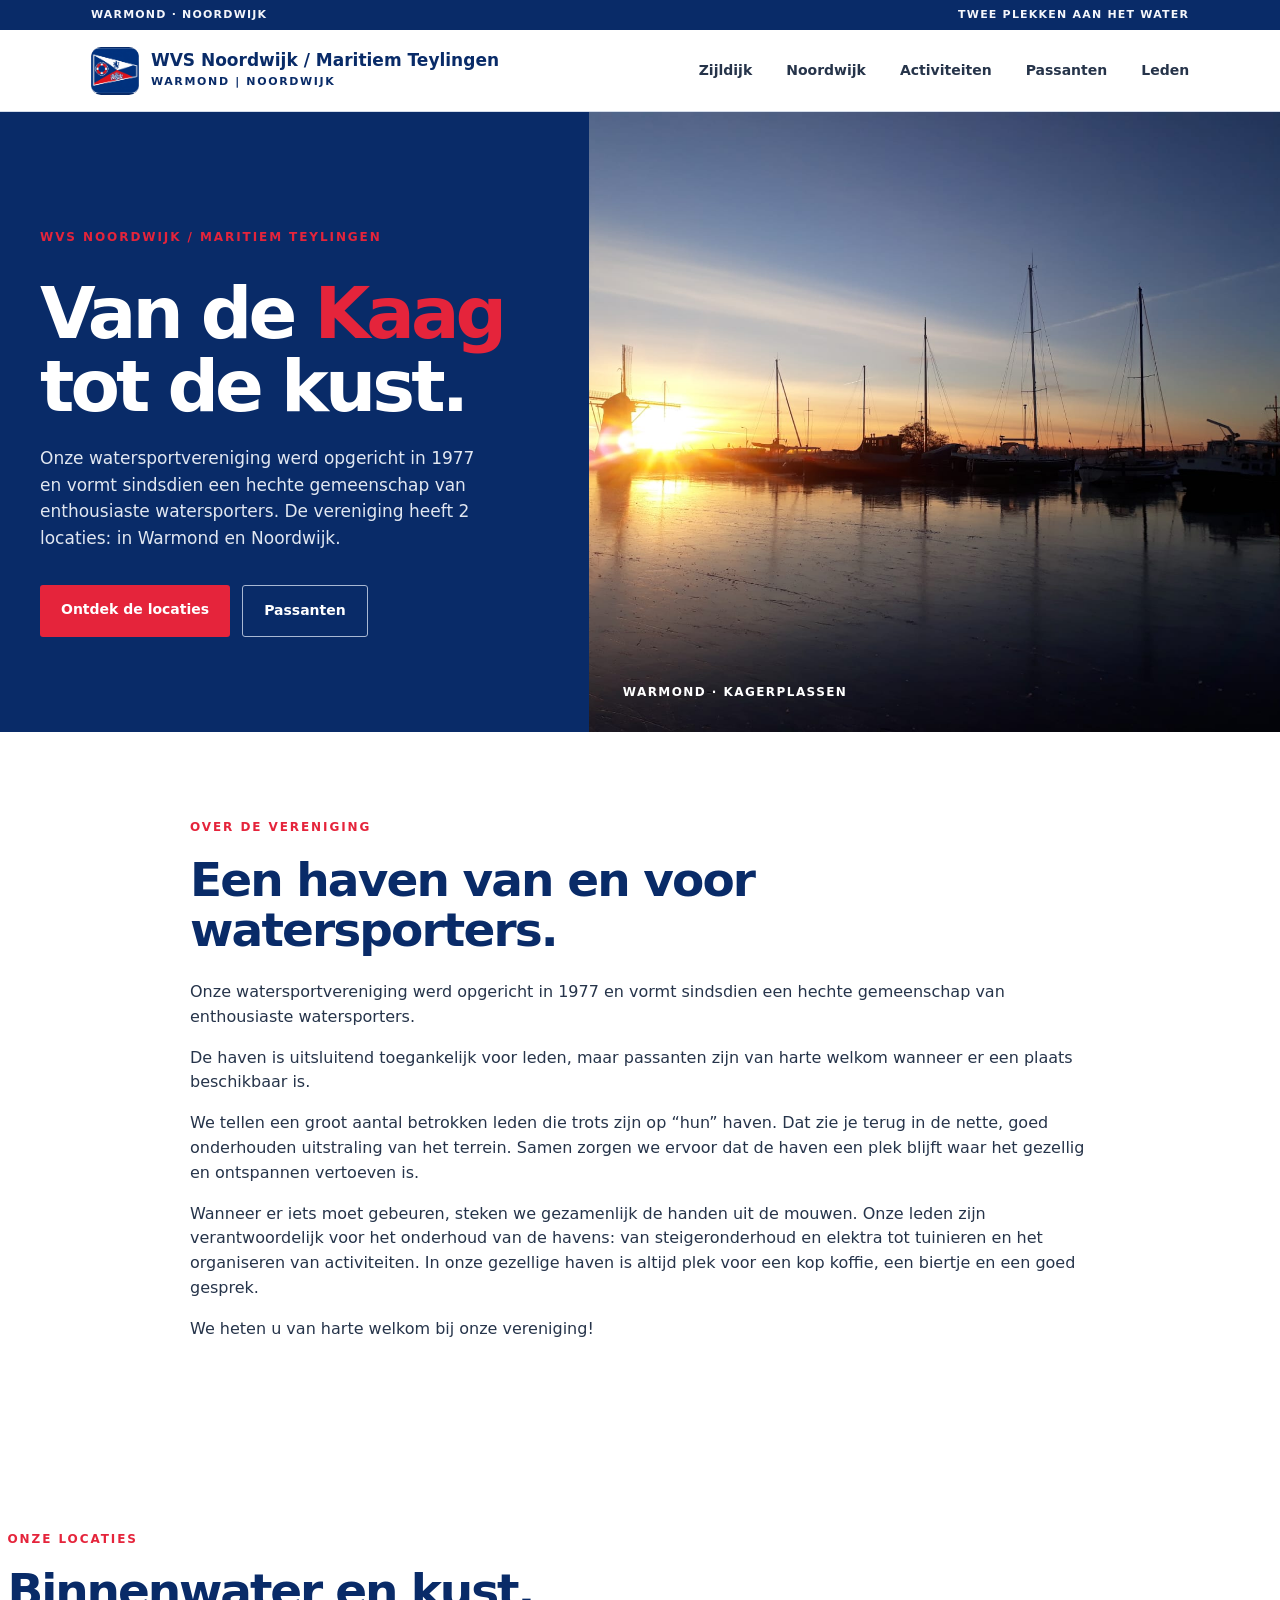
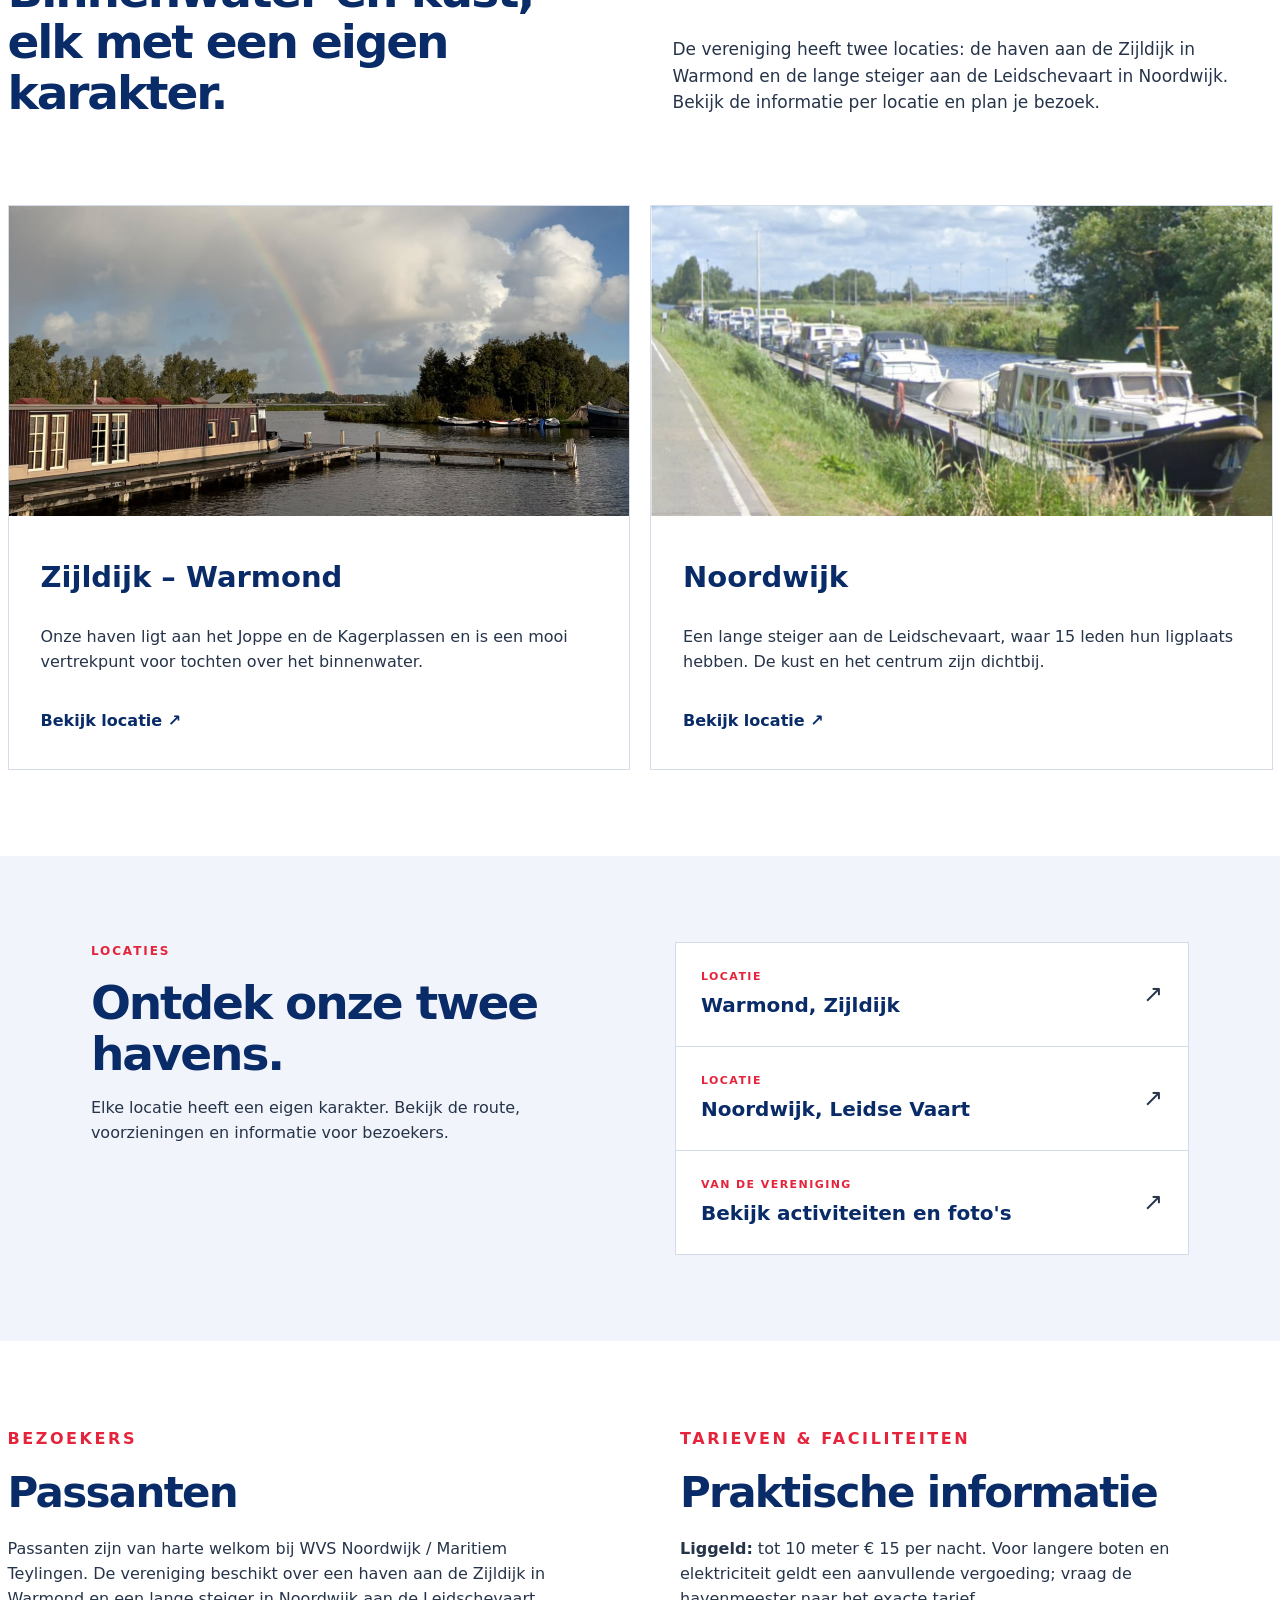
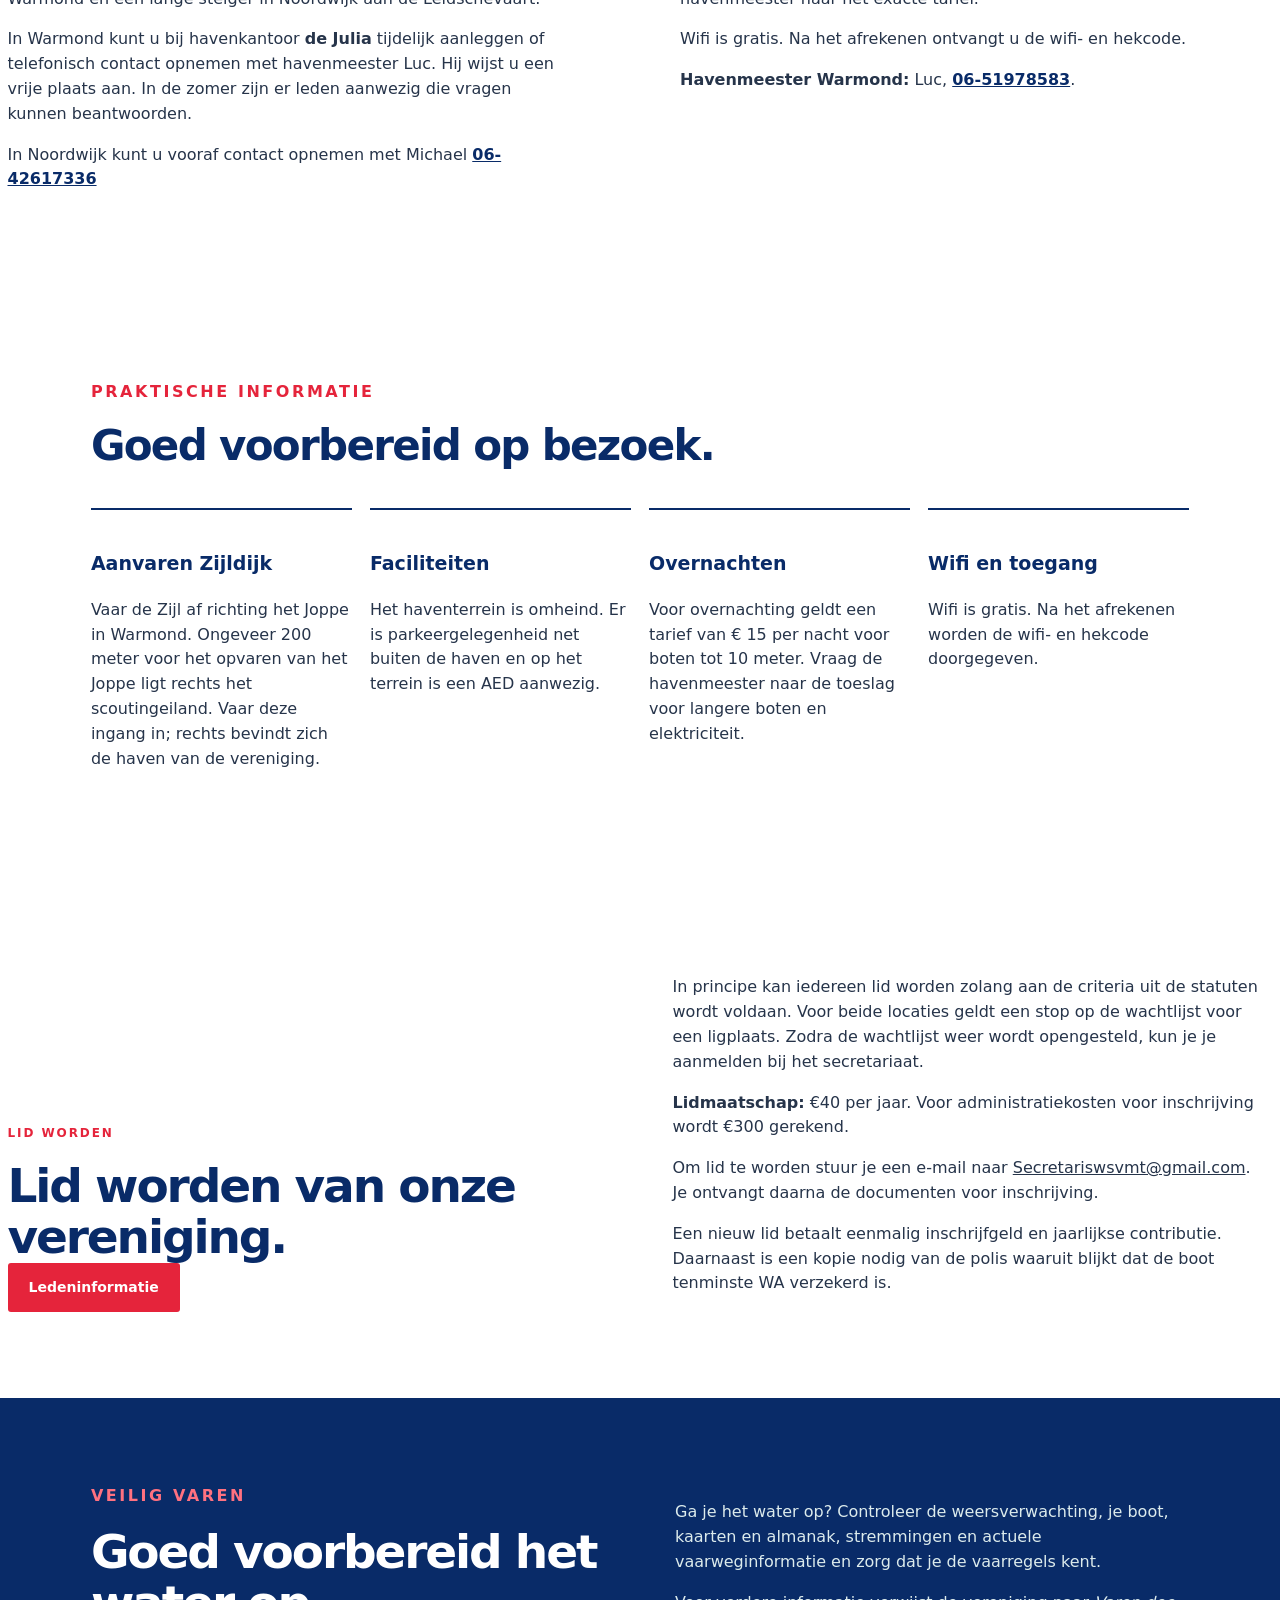
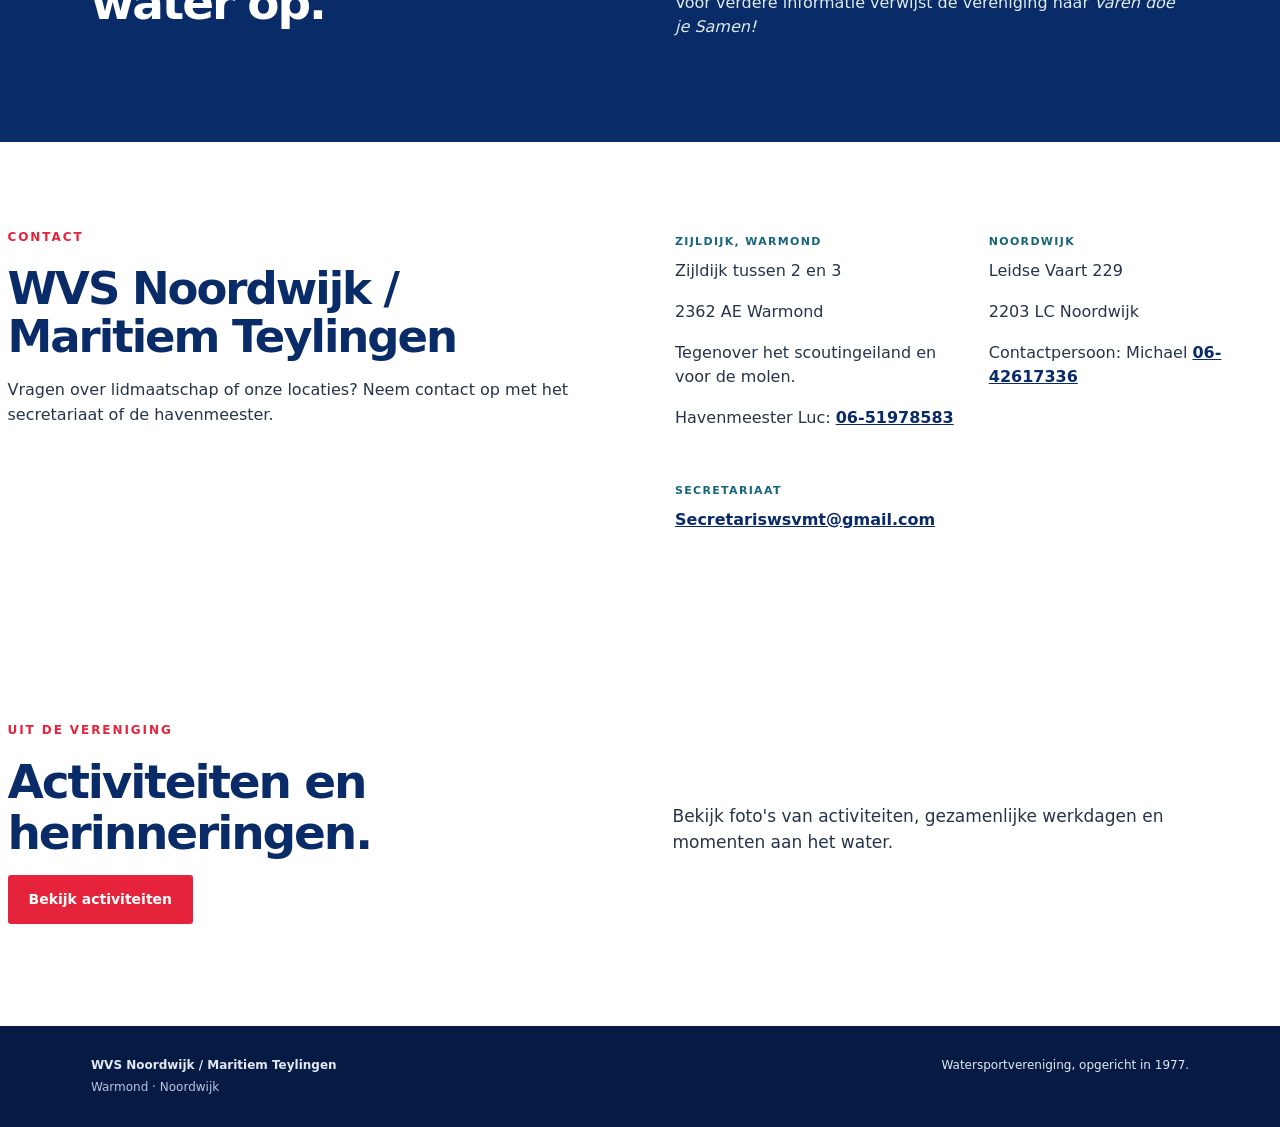
==== commit b6bc9a5e: "Update index.html" ====
--- a/index.html
+++ b/index.html
@@ -21,6 +21,7 @@
     <div>
       <p class="eyebrow">LID WORDEN</p>
       <h2>Lid worden van onze vereniging.</h2>
+      <a class="button button-primary" href="leden.html">Ledeninformatie</a>
     </div>
     <div class="membership-copy">
       <p>In principe kan iedereen lid worden zolang aan de criteria uit de statuten wordt voldaan. Voor beide locaties geldt een stop op de wachtlijst voor een ligplaats. Zodra de wachtlijst weer wordt opengesteld, kun je je aanmelden bij het secretariaat.</p>
@@ -29,7 +30,6 @@
       <p>Een nieuw lid betaalt eenmalig inschrijfgeld en jaarlijkse contributie. Daarnaast is een kopie nodig van de polis waaruit blijkt dat de boot tenminste WA verzekerd is.</p>
     </div>
   </div>
-  <p><a class="button button-primary" href="leden.html">Ledeninformatie</a></p>
 </section>
 <section class="safety section"><div><p class="eyebrow">VEILIG VAREN</p><h2>Goed voorbereid het water op.</h2></div><div><p>Ga je het water op? Controleer de weersverwachting, je boot, kaarten en almanak, stremmingen en actuele vaarweginformatie en zorg dat je de vaarregels kent.</p><p>Voor verdere informatie verwijst de vereniging naar <em>Varen doe je Samen!</em></p></div></section>
 <section class="contact section" id="contact"><div><p class="eyebrow">CONTACT</p><h2>WVS Noordwijk / Maritiem Teylingen</h2><p>Vragen over lidmaatschap of onze locaties? Neem contact op met het secretariaat of de havenmeester.</p></div><div class="contact-details"><div><small>ZIJLDIJK, WARMOND</small><p>Zijldijk tussen 2 en 3</p><p>2362 AE Warmond</p><p>Tegenover het scoutingeiland en voor de molen.</p><p>Havenmeester Luc: <a href="tel:+31651978583">06-51978583</a></p></div><div><small>NOORDWIJK</small><p>Leidse Vaart 229</p><p>2203 LC Noordwijk</p><p>Contactpersoon: Michael <a href="tel:+31642617336">06-42617336</a></p></div><div><small>SECRETARIAAT</small><p><a href="mailto:Secretariswsvmt@gmail.com">Secretariswsvmt@gmail.com</a></p></div></div></section>
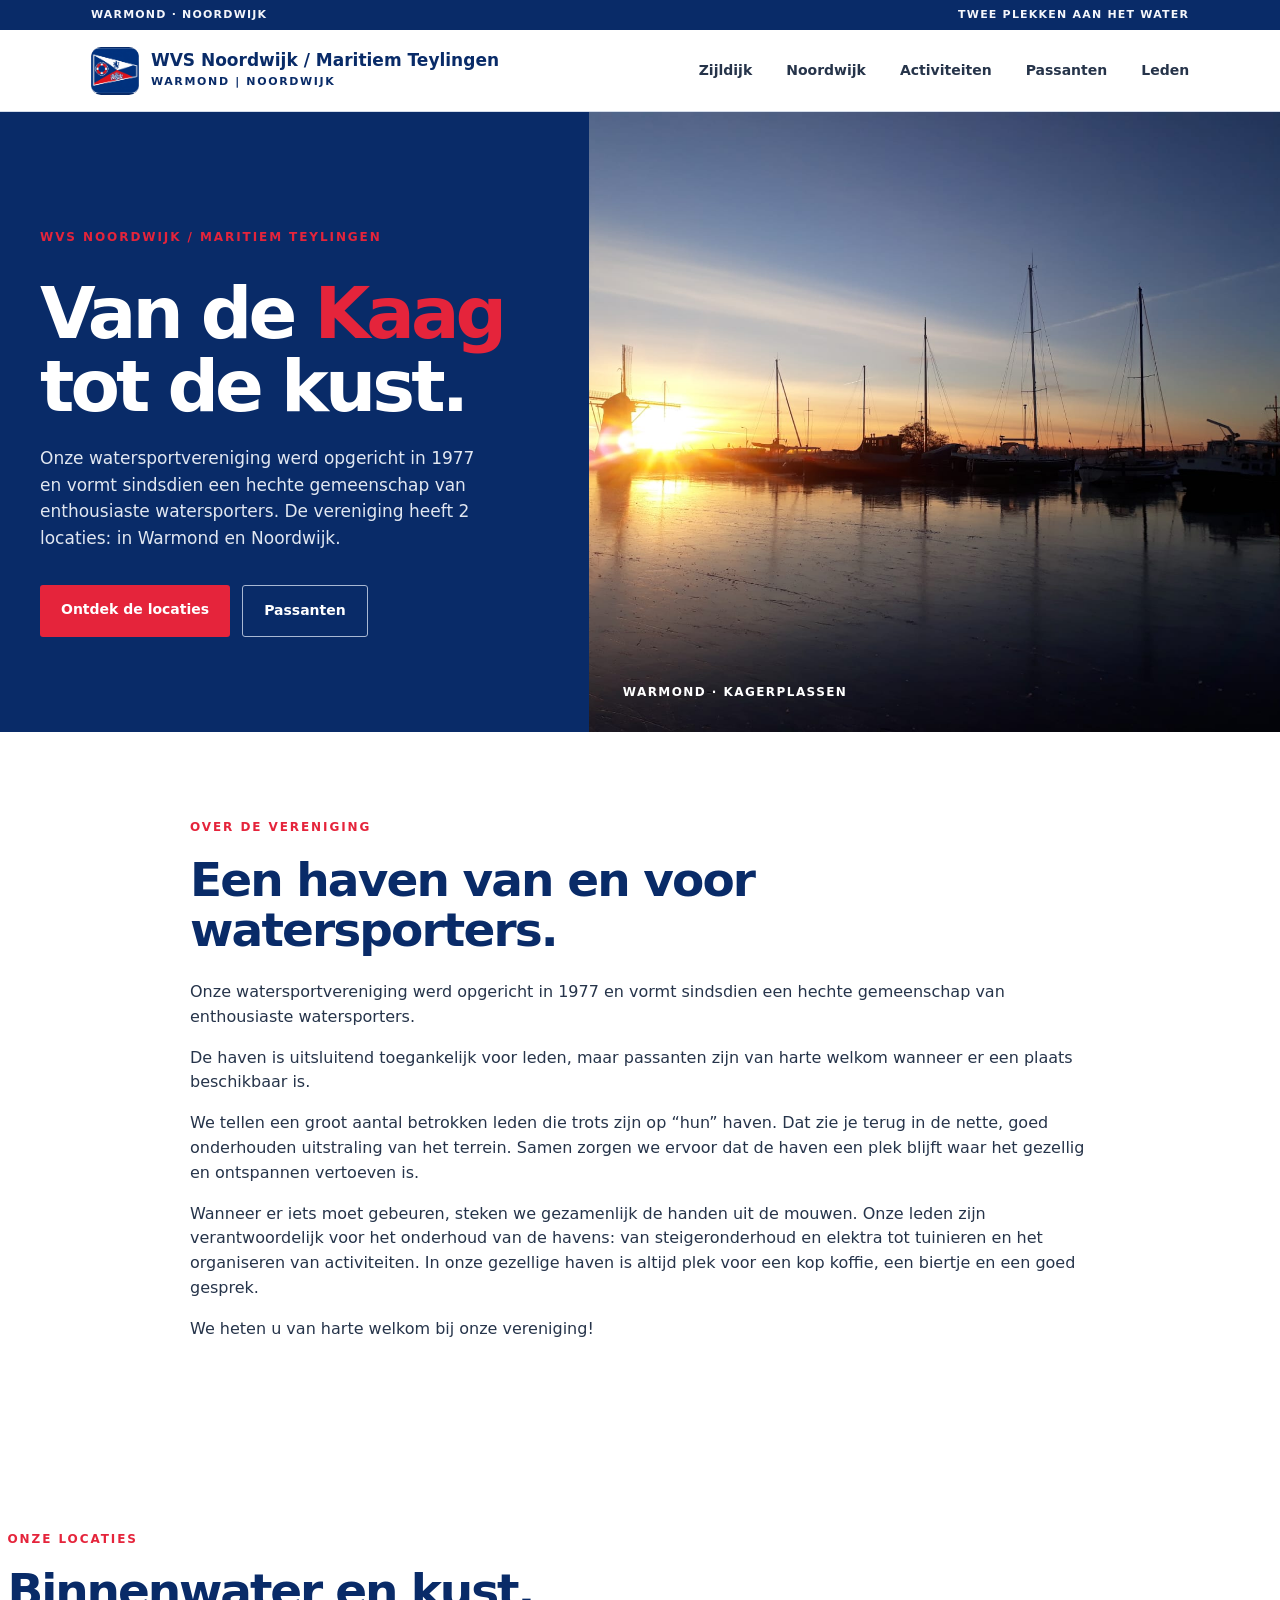
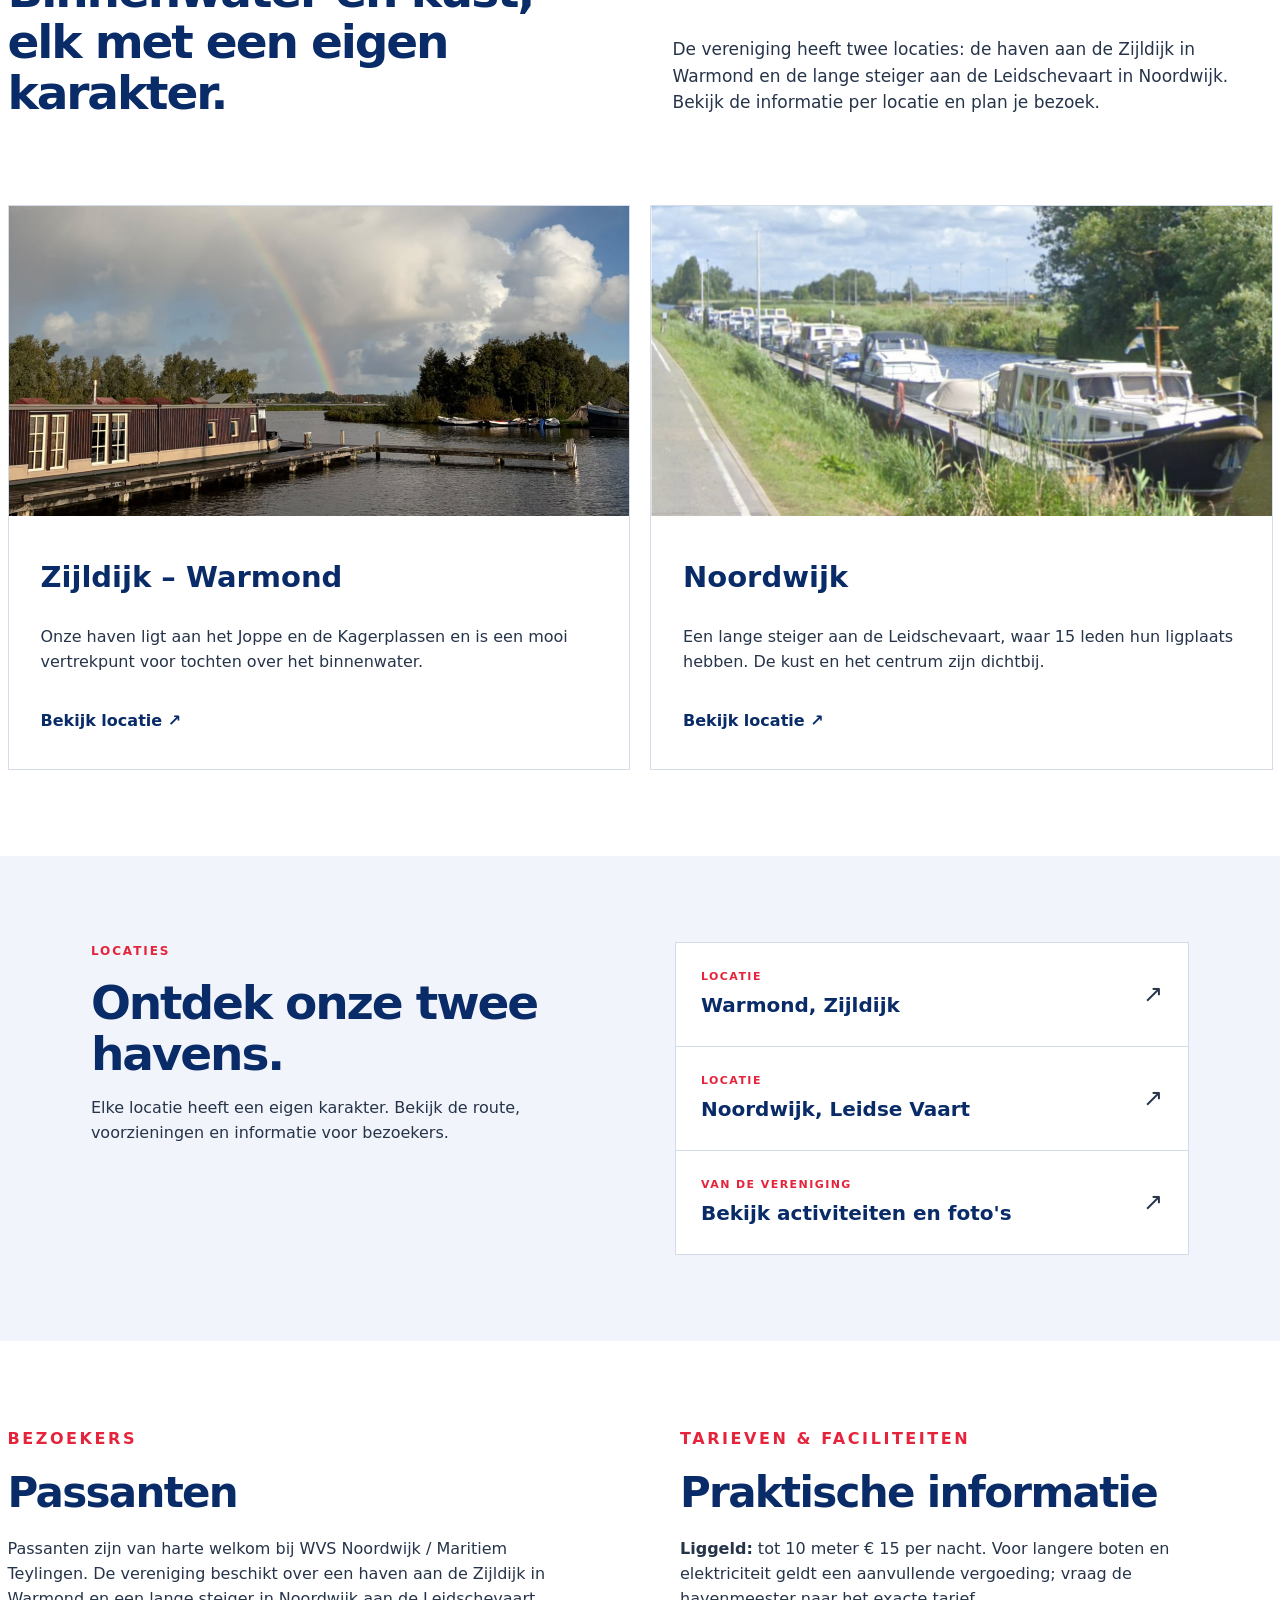
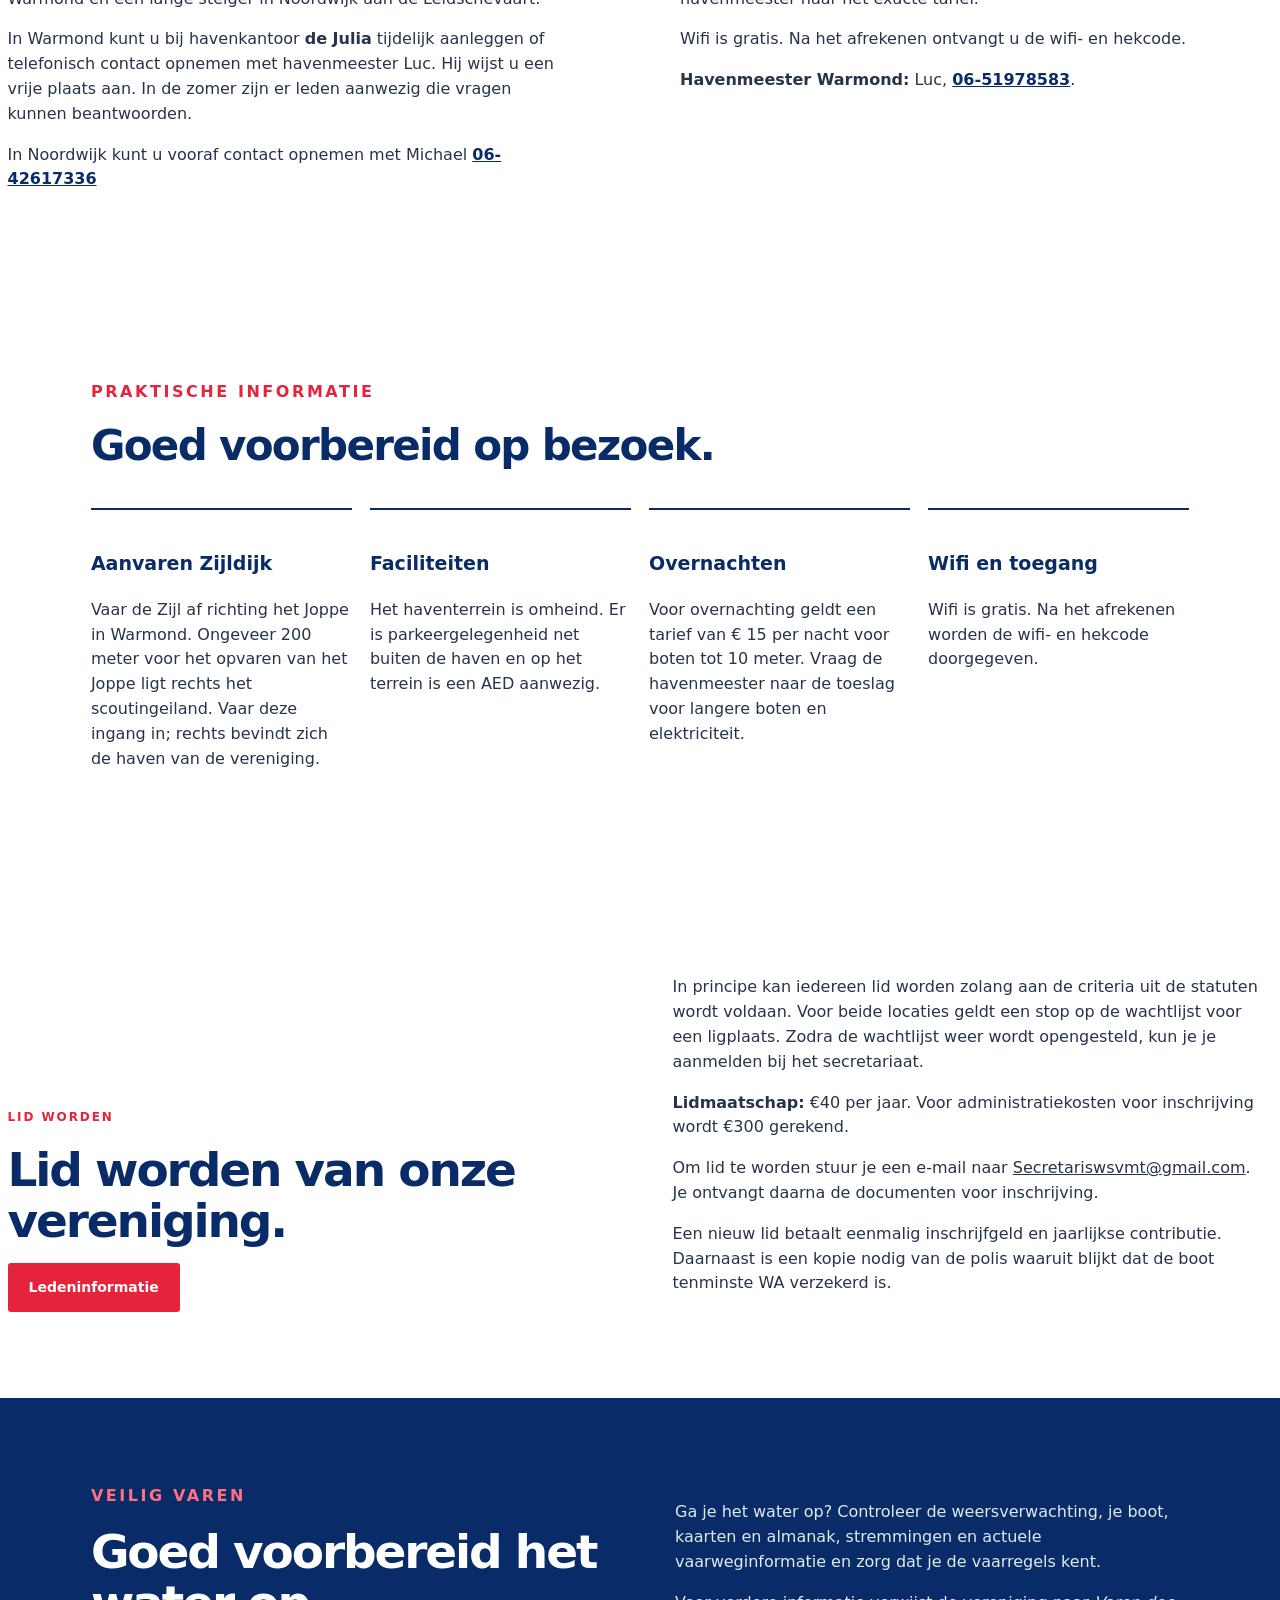
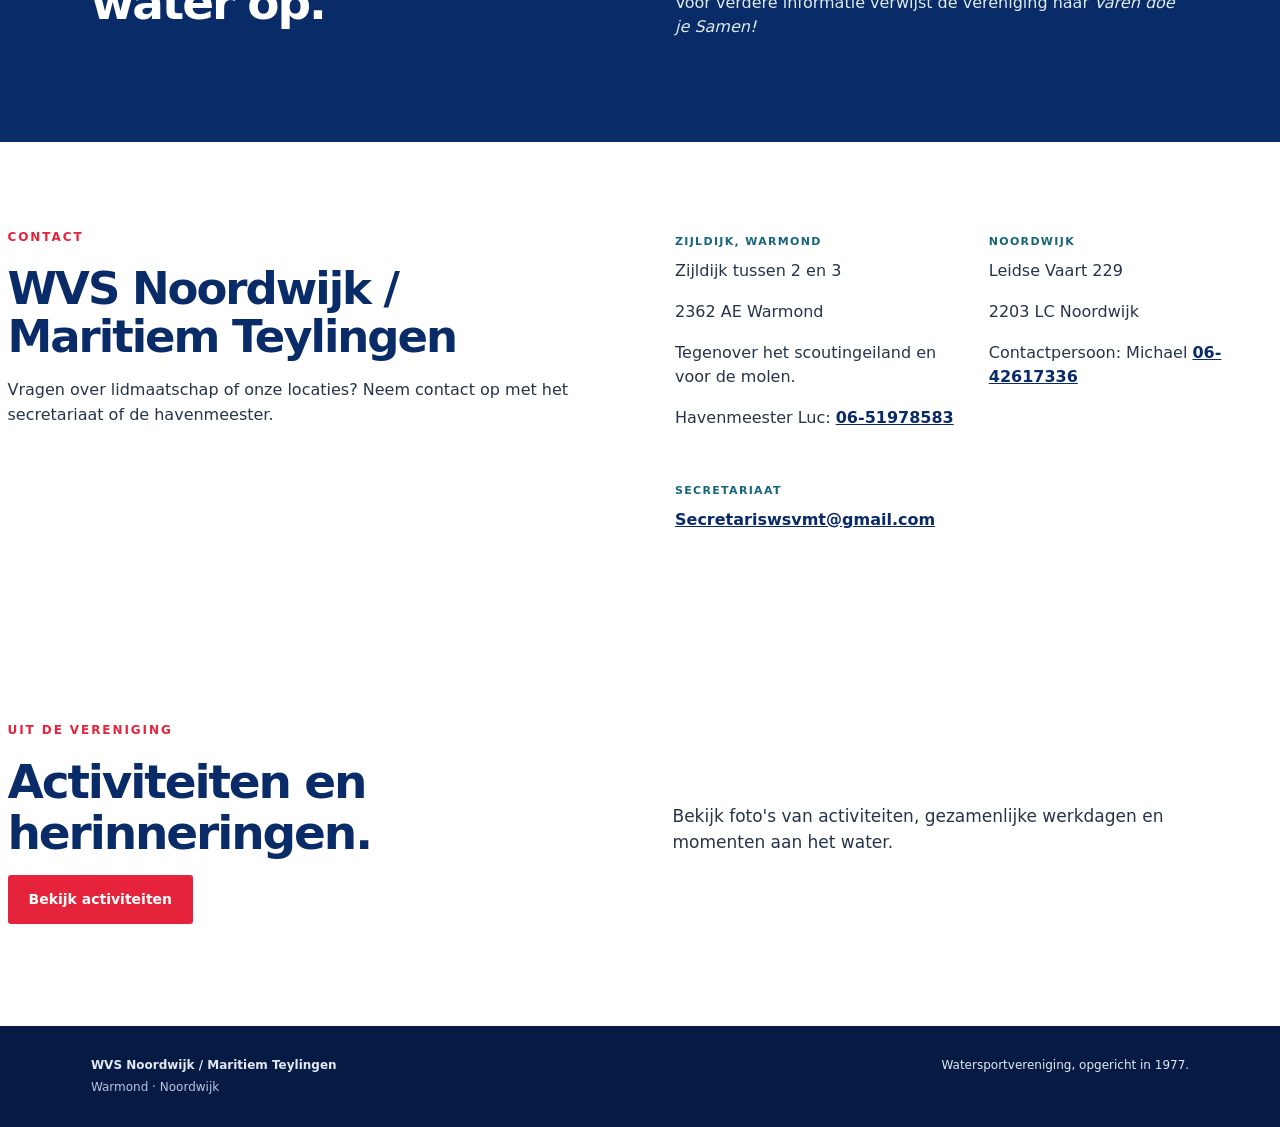
==== commit 8489b81c: "Update index.html" ====
--- a/index.html
+++ b/index.html
@@ -21,6 +21,7 @@
     <div>
       <p class="eyebrow">LID WORDEN</p>
       <h2>Lid worden van onze vereniging.</h2>
+      <p></p>
       <a class="button button-primary" href="leden.html">Ledeninformatie</a>
     </div>
     <div class="membership-copy">
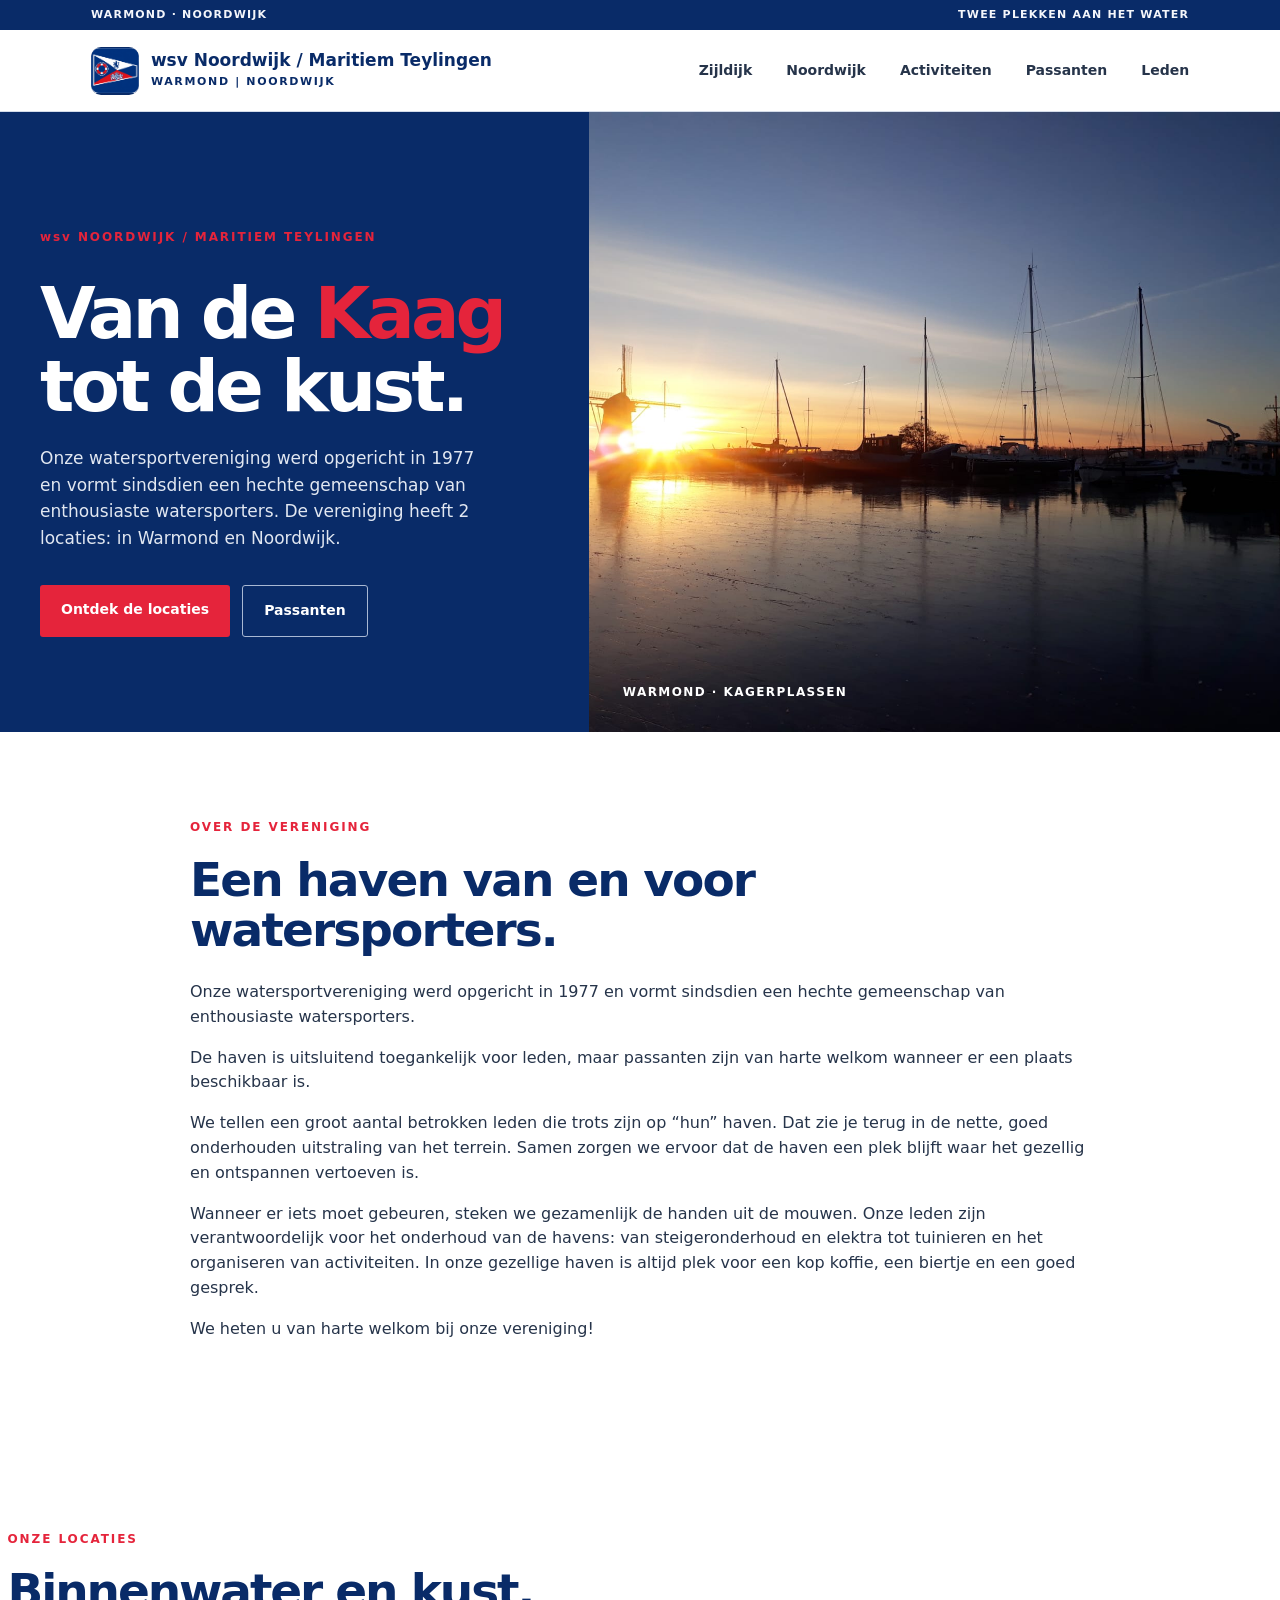
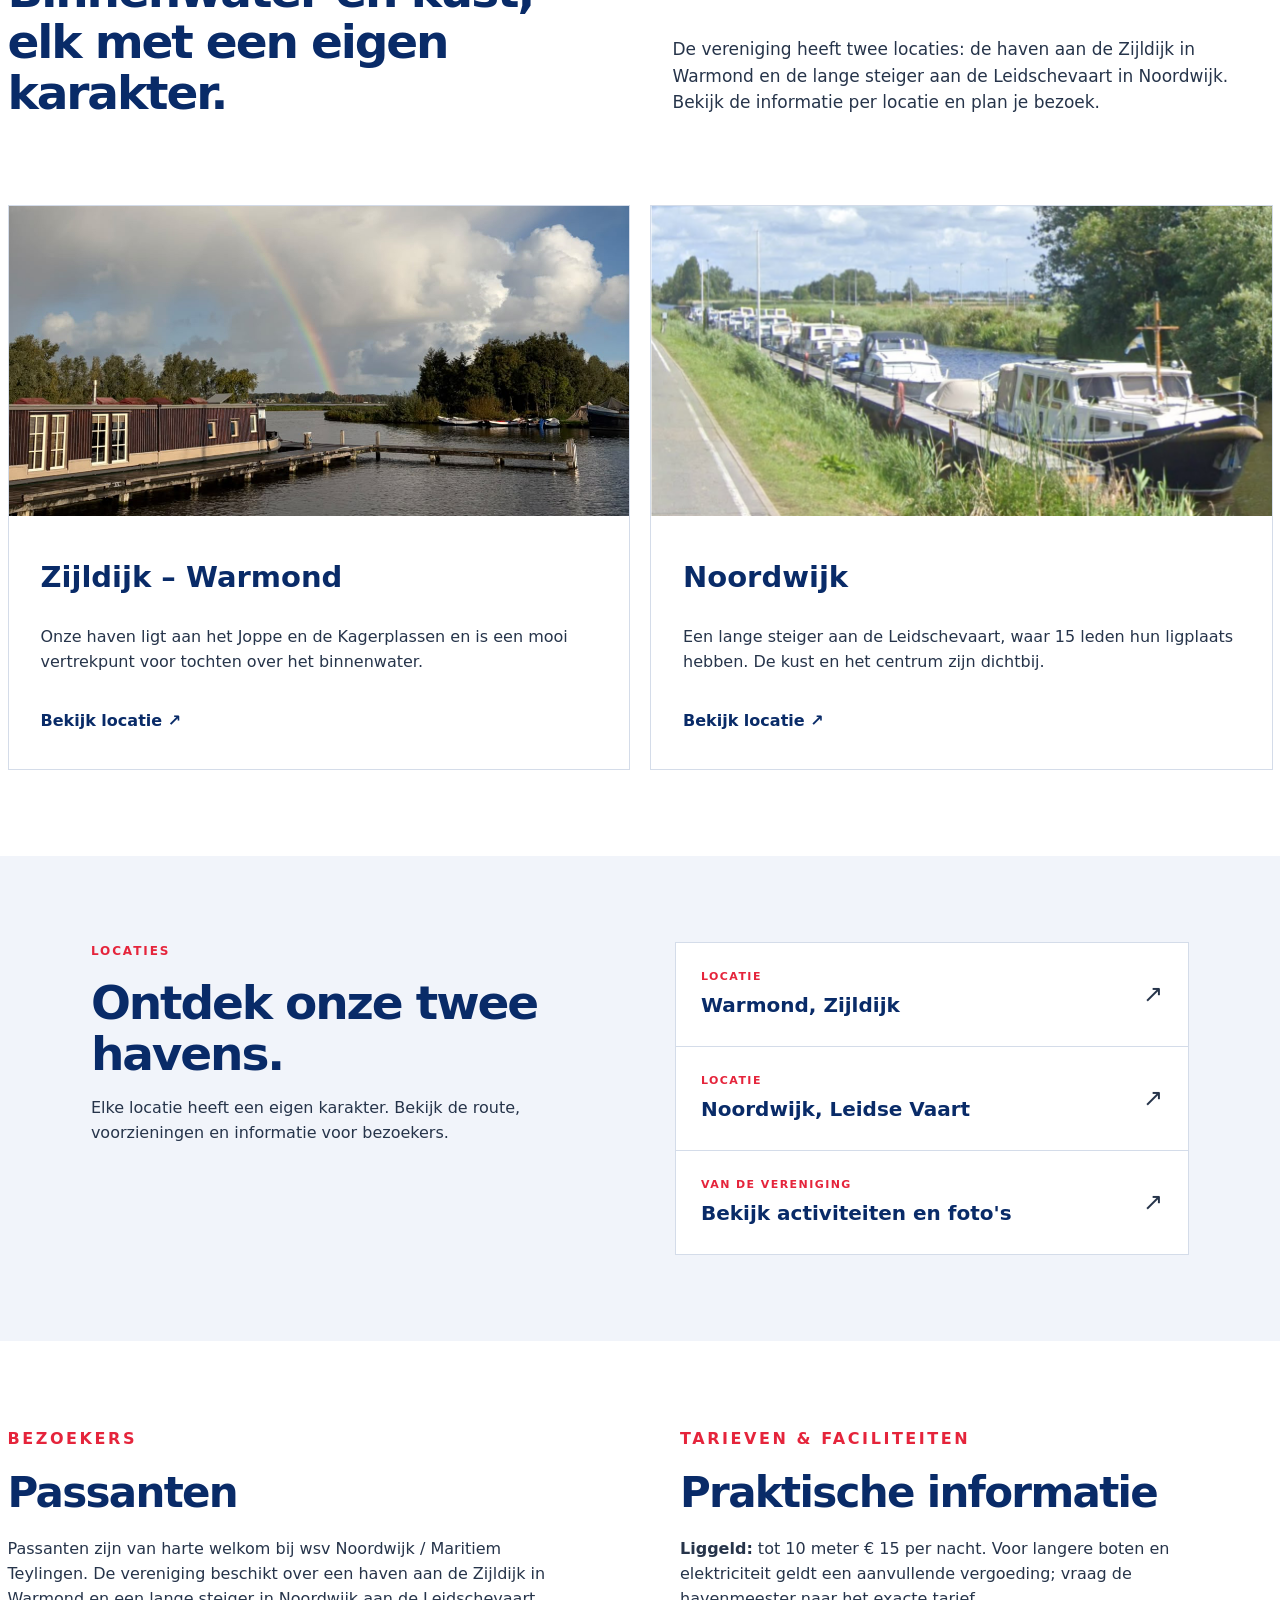
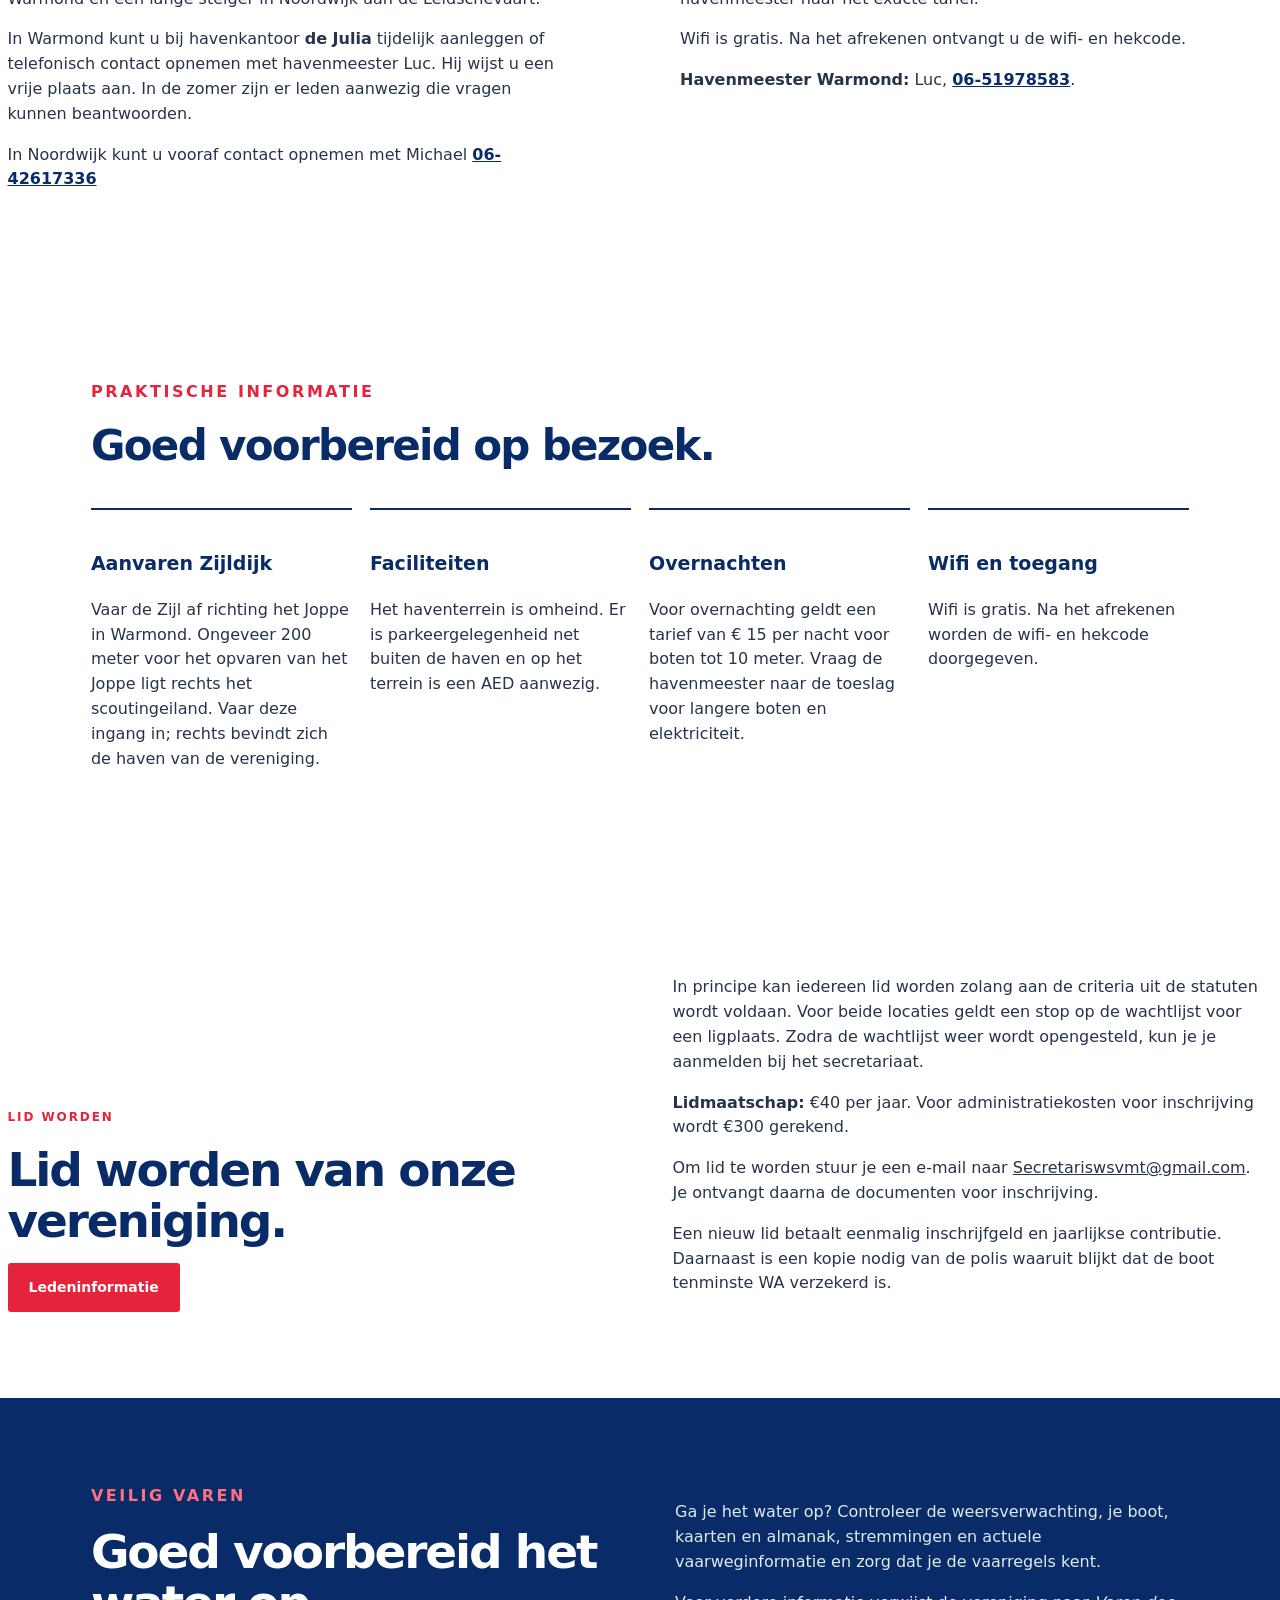
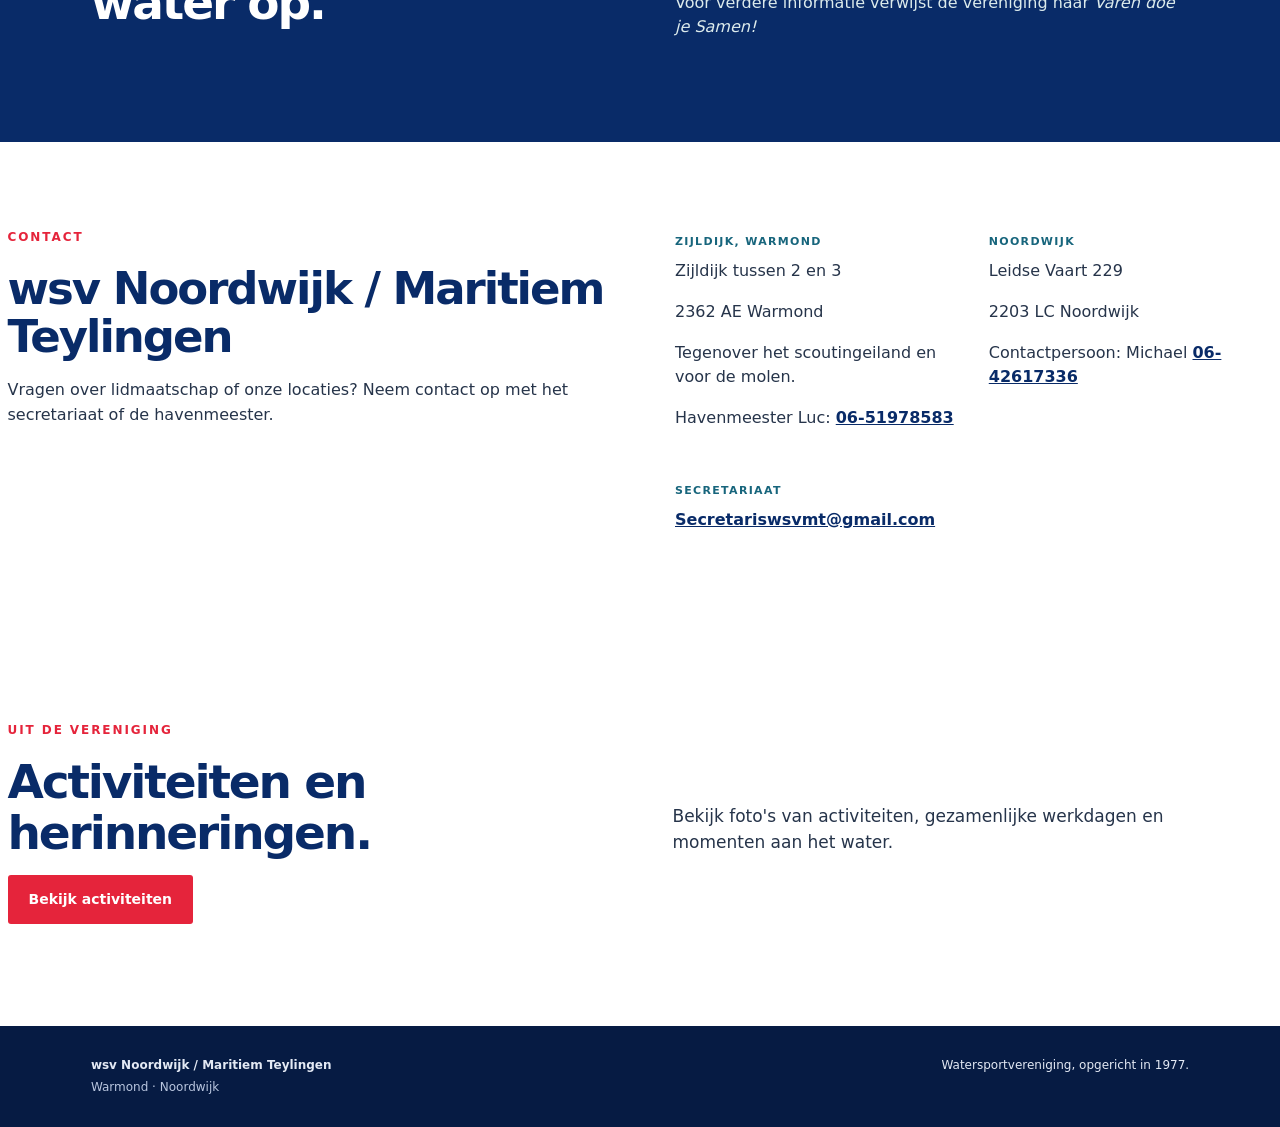
==== commit 6b8888d4: "Update index.html" ====
--- a/index.html
+++ b/index.html
@@ -1,12 +1,12 @@
 <!doctype html>
-<html lang="nl"><head><meta charset="utf-8"><meta name="viewport" content="width=device-width, initial-scale=1"><meta name="description" content="WVS Noordwijk / Maritiem Teylingen – watersportvereniging met locaties aan de Zijldijk in Warmond en aan de Leidse Vaart in Noordwijk."><title>WVS Noordwijk / Maritiem Teylingen</title><link rel="stylesheet" href="styles.css"><link rel="icon" type="image/png" href="assets/favicon.png"></head><body><div class="topbar"><div>WARMOND · NOORDWIJK</div><div>TWEE PLEKKEN AAN HET WATER</div></div>
+<html lang="nl"><head><meta charset="utf-8"><meta name="viewport" content="width=device-width, initial-scale=1"><meta name="description" content="wsv Noordwijk / Maritiem Teylingen – watersportvereniging met locaties aan de Zijldijk in Warmond en aan de Leidse Vaart in Noordwijk."><title>wsv Noordwijk / Maritiem Teylingen</title><link rel="stylesheet" href="styles.css"><link rel="icon" type="image/png" href="assets/favicon.png"></head><body><div class="topbar"><div>WARMOND · NOORDWIJK</div><div>TWEE PLEKKEN AAN HET WATER</div></div>
 <header class="site-header">
-  <a class="brand" href="index.html" aria-label="WVS Noordwijk / Maritiem Teylingen home"><span class="brand-mark"><img src="assets/logo-maritiem.png" alt="Logo Maritiem Teylingen"></span><span><strong>WVS Noordwijk / Maritiem Teylingen</strong><small>WARMOND | NOORDWIJK</small></span></a>
+  <a class="brand" href="index.html" aria-label="wsv Noordwijk / Maritiem Teylingen home"><span class="brand-mark"><img src="assets/logo-maritiem.png" alt="Logo Maritiem Teylingen"></span><span><strong>wsv Noordwijk / Maritiem Teylingen</strong><small>WARMOND | NOORDWIJK</small></span></a>
   <button class="menu-toggle" aria-expanded="false" aria-controls="main-nav">Menu</button>
   <nav id="main-nav"><a href="zijldijk.html">Zijldijk</a><a href="noordwijk.html">Noordwijk</a><a href="activiteiten.html">Activiteiten</a><a href="index.html#passanten">Passanten</a><a href="index.html#lid-worden">Leden</a></nav>
 </header>
 <main id="top">
-<section class="hero"><div class="hero-copy"><p class="eyebrow">WVS NOORDWIJK / MARITIEM TEYLINGEN</p><h1>Van de <span>Kaag</span><br>tot de kust.</h1><p class="lead">Onze watersportvereniging werd opgericht in 1977 en vormt sindsdien een hechte gemeenschap van enthousiaste watersporters. De vereniging heeft 2 locaties: in Warmond en Noordwijk.</p><div class="actions"><a class="button button-primary" href="#locaties">Ontdek de locaties</a><a class="button button-outline" href="#passanten">Passanten</a></div></div><div class="hero-image"><img src="assets/hero-warmond.jpg" alt="Jachthaven aan het water in Warmond"><div class="image-caption">WARMOND · KAGERPLASSEN</div></div></section>
+<section class="hero"><div class="hero-copy"><p class="eyebrow">wsv NOORDWIJK / MARITIEM TEYLINGEN</p><h1>Van de <span>Kaag</span><br>tot de kust.</h1><p class="lead">Onze watersportvereniging werd opgericht in 1977 en vormt sindsdien een hechte gemeenschap van enthousiaste watersporters. De vereniging heeft 2 locaties: in Warmond en Noordwijk.</p><div class="actions"><a class="button button-primary" href="#locaties">Ontdek de locaties</a><a class="button button-outline" href="#passanten">Passanten</a></div></div><div class="hero-image"><img src="assets/hero-warmond.jpg" alt="Jachthaven aan het water in Warmond"><div class="image-caption">WARMOND · KAGERPLASSEN</div></div></section>
 <section class="section welcome-copy"><p class="eyebrow">OVER DE VERENIGING</p><h2>Een haven van en voor watersporters.</h2><p>Onze watersportvereniging werd opgericht in 1977 en vormt sindsdien een hechte gemeenschap van enthousiaste watersporters.</p><p>De haven is uitsluitend toegankelijk voor leden, maar passanten zijn van harte welkom wanneer er een plaats beschikbaar is.</p><p>We tellen een groot aantal betrokken leden die trots zijn op “hun” haven. Dat zie je terug in de nette, goed onderhouden uitstraling van het terrein. Samen zorgen we ervoor dat de haven een plek blijft waar het gezellig en ontspannen vertoeven is.</p><p>Wanneer er iets moet gebeuren, steken we gezamenlijk de handen uit de mouwen. Onze leden zijn verantwoordelijk voor het onderhoud van de havens: van steigeronderhoud en elektra tot tuinieren en het organiseren van activiteiten. In onze gezellige haven is altijd plek voor een kop koffie, een biertje en een goed gesprek.</p><p>We heten u van harte welkom bij onze vereniging!</p></section>
 <section class="intro section" id="locaties"><div><p class="eyebrow">ONZE LOCATIES</p><h2>Binnenwater en kust, elk met een eigen karakter.</h2></div><p>De vereniging heeft twee locaties: de haven aan de Zijldijk in Warmond en de lange steiger aan de Leidschevaart in Noordwijk. Bekijk de informatie per locatie en plan je bezoek.</p></section>
 <section class="locations section">
@@ -14,7 +14,7 @@
 <article class="location-card"><img src="assets/noordwijk.jpg" alt="Steiger en kust bij Noordwijk"><div class="card-body"><h3>Noordwijk</h3><p>Een lange steiger aan de Leidschevaart, waar 15 leden hun ligplaats hebben. De kust en het centrum zijn dichtbij.</p><a href="noordwijk.html">Bekijk locatie <span>↗</span></a></div></article>
 </section>
 <section class="destination section" id="bereikbaarheid"><div><p class="eyebrow">LOCATIES</p><h2>Ontdek onze twee havens.</h2><p>Elke locatie heeft een eigen karakter. Bekijk de route, voorzieningen en informatie voor bezoekers.</p></div><div class="destination-list"><a href="zijldijk.html"><span><small>LOCATIE</small><strong>Warmond, Zijldijk</strong></span><b>↗</b></a><a href="noordwijk.html"><span><small>LOCATIE</small><strong>Noordwijk, Leidse Vaart</strong></span><b>↗</b></a><a href="activiteiten.html"><span><small>VAN DE VERENIGING</small><strong>Bekijk activiteiten en foto's</strong></span><b>↗</b></a></div></section>
-<section class="info-grid section" id="passanten"><article><p class="eyebrow">BEZOEKERS</p><h2>Passanten</h2><p>Passanten zijn van harte welkom bij WVS Noordwijk / Maritiem Teylingen. De vereniging beschikt over een haven aan de Zijldijk in Warmond en een lange steiger in Noordwijk aan de Leidschevaart.</p><p>In Warmond kunt u bij havenkantoor <strong>de Julia</strong> tijdelijk aanleggen of telefonisch contact opnemen met havenmeester Luc. Hij wijst u een vrije plaats aan. In de zomer zijn er leden aanwezig die vragen kunnen beantwoorden.</p><p>In Noordwijk kunt u vooraf contact opnemen met Michael <a href="tel:+31642617336">06-42617336</a></p></article><article><p class="eyebrow">TARIEVEN & FACILITEITEN</p><h2>Praktische informatie</h2><p><strong>Liggeld:</strong> tot 10 meter € 15 per nacht. Voor langere boten en elektriciteit geldt een aanvullende vergoeding; vraag de havenmeester naar het exacte tarief.</p><p>Wifi is gratis. Na het afrekenen ontvangt u de wifi- en hekcode.</p><p><strong>Havenmeester Warmond:</strong> Luc, <a href="tel:+31651978583">06-51978583</a>.</p></article></section>
+<section class="info-grid section" id="passanten"><article><p class="eyebrow">BEZOEKERS</p><h2>Passanten</h2><p>Passanten zijn van harte welkom bij wsv Noordwijk / Maritiem Teylingen. De vereniging beschikt over een haven aan de Zijldijk in Warmond en een lange steiger in Noordwijk aan de Leidschevaart.</p><p>In Warmond kunt u bij havenkantoor <strong>de Julia</strong> tijdelijk aanleggen of telefonisch contact opnemen met havenmeester Luc. Hij wijst u een vrije plaats aan. In de zomer zijn er leden aanwezig die vragen kunnen beantwoorden.</p><p>In Noordwijk kunt u vooraf contact opnemen met Michael <a href="tel:+31642617336">06-42617336</a></p></article><article><p class="eyebrow">TARIEVEN & FACILITEITEN</p><h2>Praktische informatie</h2><p><strong>Liggeld:</strong> tot 10 meter € 15 per nacht. Voor langere boten en elektriciteit geldt een aanvullende vergoeding; vraag de havenmeester naar het exacte tarief.</p><p>Wifi is gratis. Na het afrekenen ontvangt u de wifi- en hekcode.</p><p><strong>Havenmeester Warmond:</strong> Luc, <a href="tel:+31651978583">06-51978583</a>.</p></article></section>
 <section class="practical section"><div><p class="eyebrow">PRAKTISCHE INFORMATIE</p><h2>Goed voorbereid op bezoek.</h2></div><div class="practical-grid"><article><h3>Aanvaren Zijldijk</h3><p>Vaar de Zijl af richting het Joppe in Warmond. Ongeveer 200 meter voor het opvaren van het Joppe ligt rechts het scoutingeiland. Vaar deze ingang in; rechts bevindt zich de haven van de vereniging.</p></article><article><h3>Faciliteiten</h3><p>Het haventerrein is omheind. Er is parkeergelegenheid net buiten de haven en op het terrein is een AED aanwezig.</p></article><article><h3>Overnachten</h3><p>Voor overnachting geldt een tarief van € 15 per nacht voor boten tot 10 meter. Vraag de havenmeester naar de toeslag voor langere boten en elektriciteit.</p></article><article><h3>Wifi en toegang</h3><p>Wifi is gratis. Na het afrekenen worden de wifi- en hekcode doorgegeven.</p></article></div></section>
 <section class="section" id="lid-worden">
   <div class="intro">
@@ -33,7 +33,7 @@
   </div>
 </section>
 <section class="safety section"><div><p class="eyebrow">VEILIG VAREN</p><h2>Goed voorbereid het water op.</h2></div><div><p>Ga je het water op? Controleer de weersverwachting, je boot, kaarten en almanak, stremmingen en actuele vaarweginformatie en zorg dat je de vaarregels kent.</p><p>Voor verdere informatie verwijst de vereniging naar <em>Varen doe je Samen!</em></p></div></section>
-<section class="contact section" id="contact"><div><p class="eyebrow">CONTACT</p><h2>WVS Noordwijk / Maritiem Teylingen</h2><p>Vragen over lidmaatschap of onze locaties? Neem contact op met het secretariaat of de havenmeester.</p></div><div class="contact-details"><div><small>ZIJLDIJK, WARMOND</small><p>Zijldijk tussen 2 en 3</p><p>2362 AE Warmond</p><p>Tegenover het scoutingeiland en voor de molen.</p><p>Havenmeester Luc: <a href="tel:+31651978583">06-51978583</a></p></div><div><small>NOORDWIJK</small><p>Leidse Vaart 229</p><p>2203 LC Noordwijk</p><p>Contactpersoon: Michael <a href="tel:+31642617336">06-42617336</a></p></div><div><small>SECRETARIAAT</small><p><a href="mailto:Secretariswsvmt@gmail.com">Secretariswsvmt@gmail.com</a></p></div></div></section>
+<section class="contact section" id="contact"><div><p class="eyebrow">CONTACT</p><h2>wsv Noordwijk / Maritiem Teylingen</h2><p>Vragen over lidmaatschap of onze locaties? Neem contact op met het secretariaat of de havenmeester.</p></div><div class="contact-details"><div><small>ZIJLDIJK, WARMOND</small><p>Zijldijk tussen 2 en 3</p><p>2362 AE Warmond</p><p>Tegenover het scoutingeiland en voor de molen.</p><p>Havenmeester Luc: <a href="tel:+31651978583">06-51978583</a></p></div><div><small>NOORDWIJK</small><p>Leidse Vaart 229</p><p>2203 LC Noordwijk</p><p>Contactpersoon: Michael <a href="tel:+31642617336">06-42617336</a></p></div><div><small>SECRETARIAAT</small><p><a href="mailto:Secretariswsvmt@gmail.com">Secretariswsvmt@gmail.com</a></p></div></div></section>
 <section class="section"><div class="intro"><div><p class="eyebrow">UIT DE VERENIGING</p><h2>Activiteiten en herinneringen.</h2></div><p>Bekijk foto's van activiteiten, gezamenlijke werkdagen en momenten aan het water.</p></div><p><a class="button button-primary" href="activiteiten.html">Bekijk activiteiten</a></p></section>
-</main><footer><div><strong>WVS Noordwijk / Maritiem Teylingen</strong><span>Warmond · Noordwijk</span></div><div>Watersportvereniging, opgericht in 1977.</div></footer>
+</main><footer><div><strong>wsv Noordwijk / Maritiem Teylingen</strong><span>Warmond · Noordwijk</span></div><div>Watersportvereniging, opgericht in 1977.</div></footer>
 <script src="script.js"></script></body></html>
